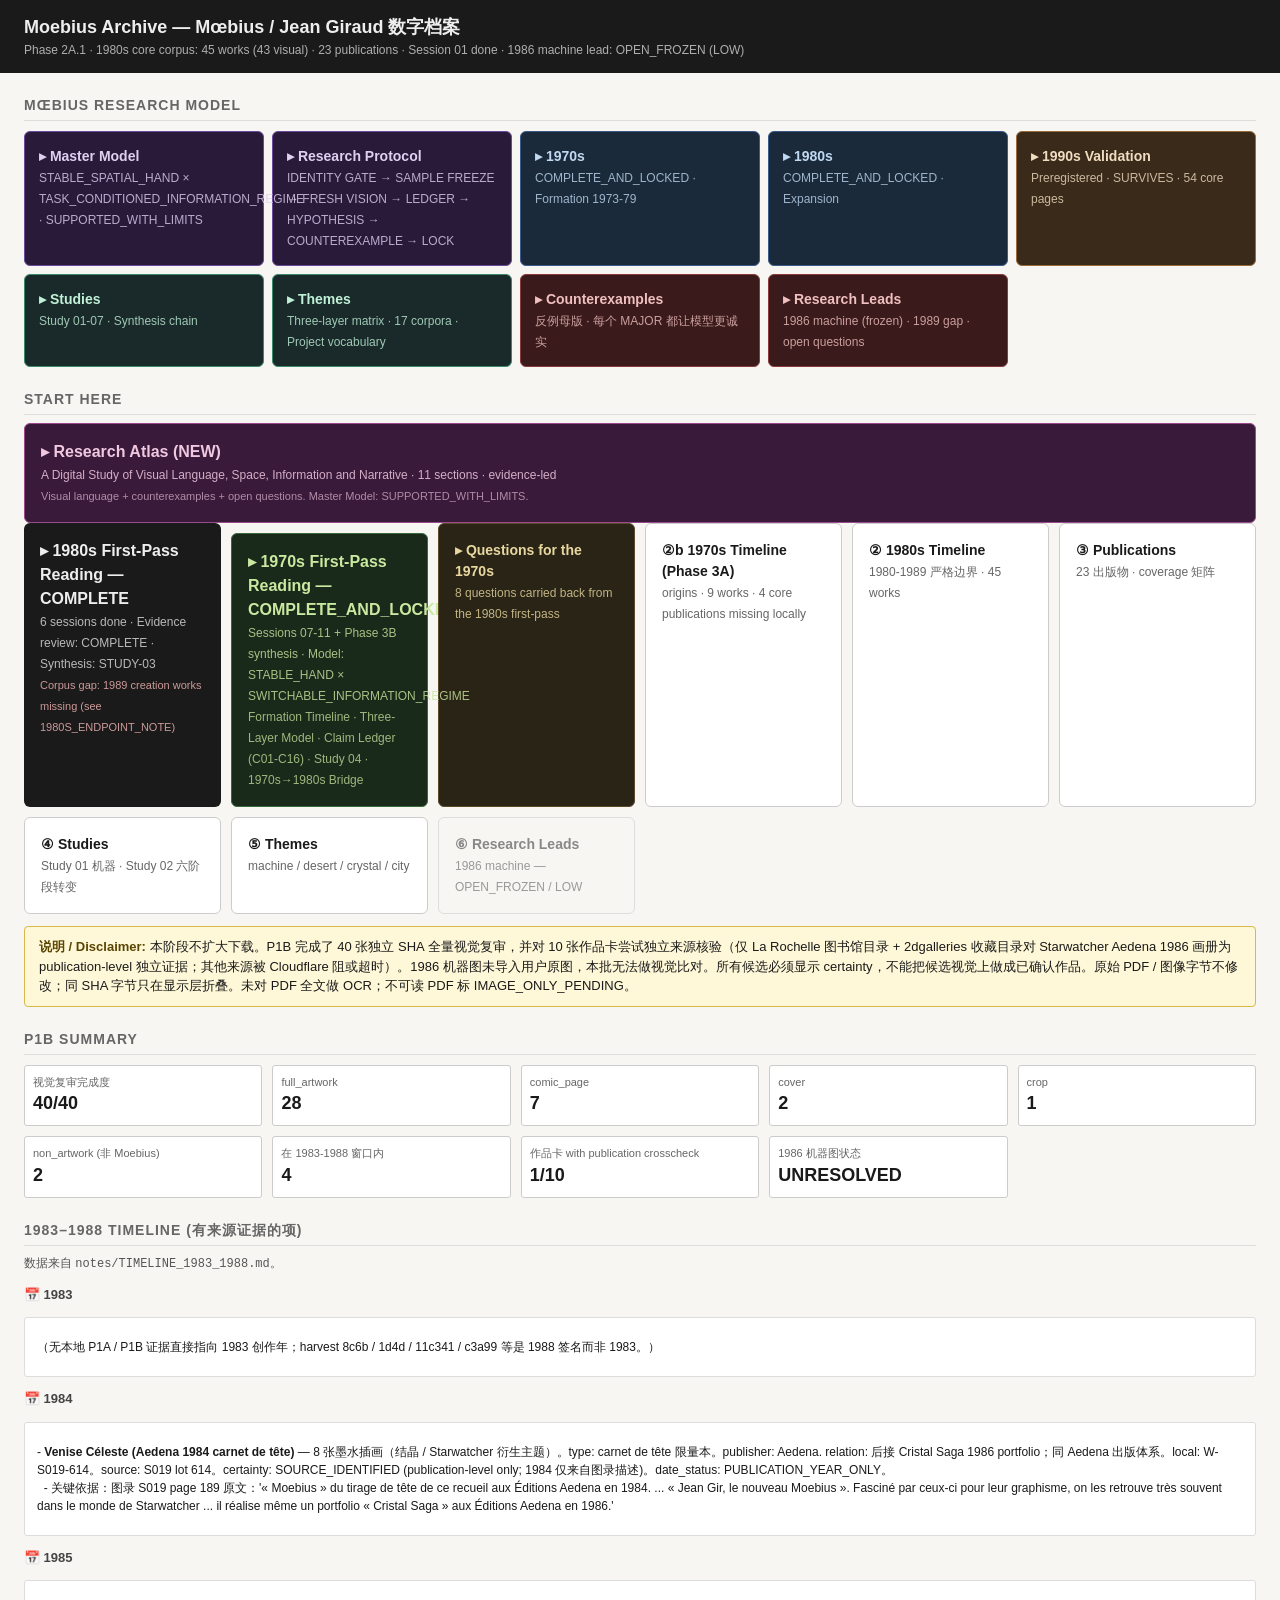
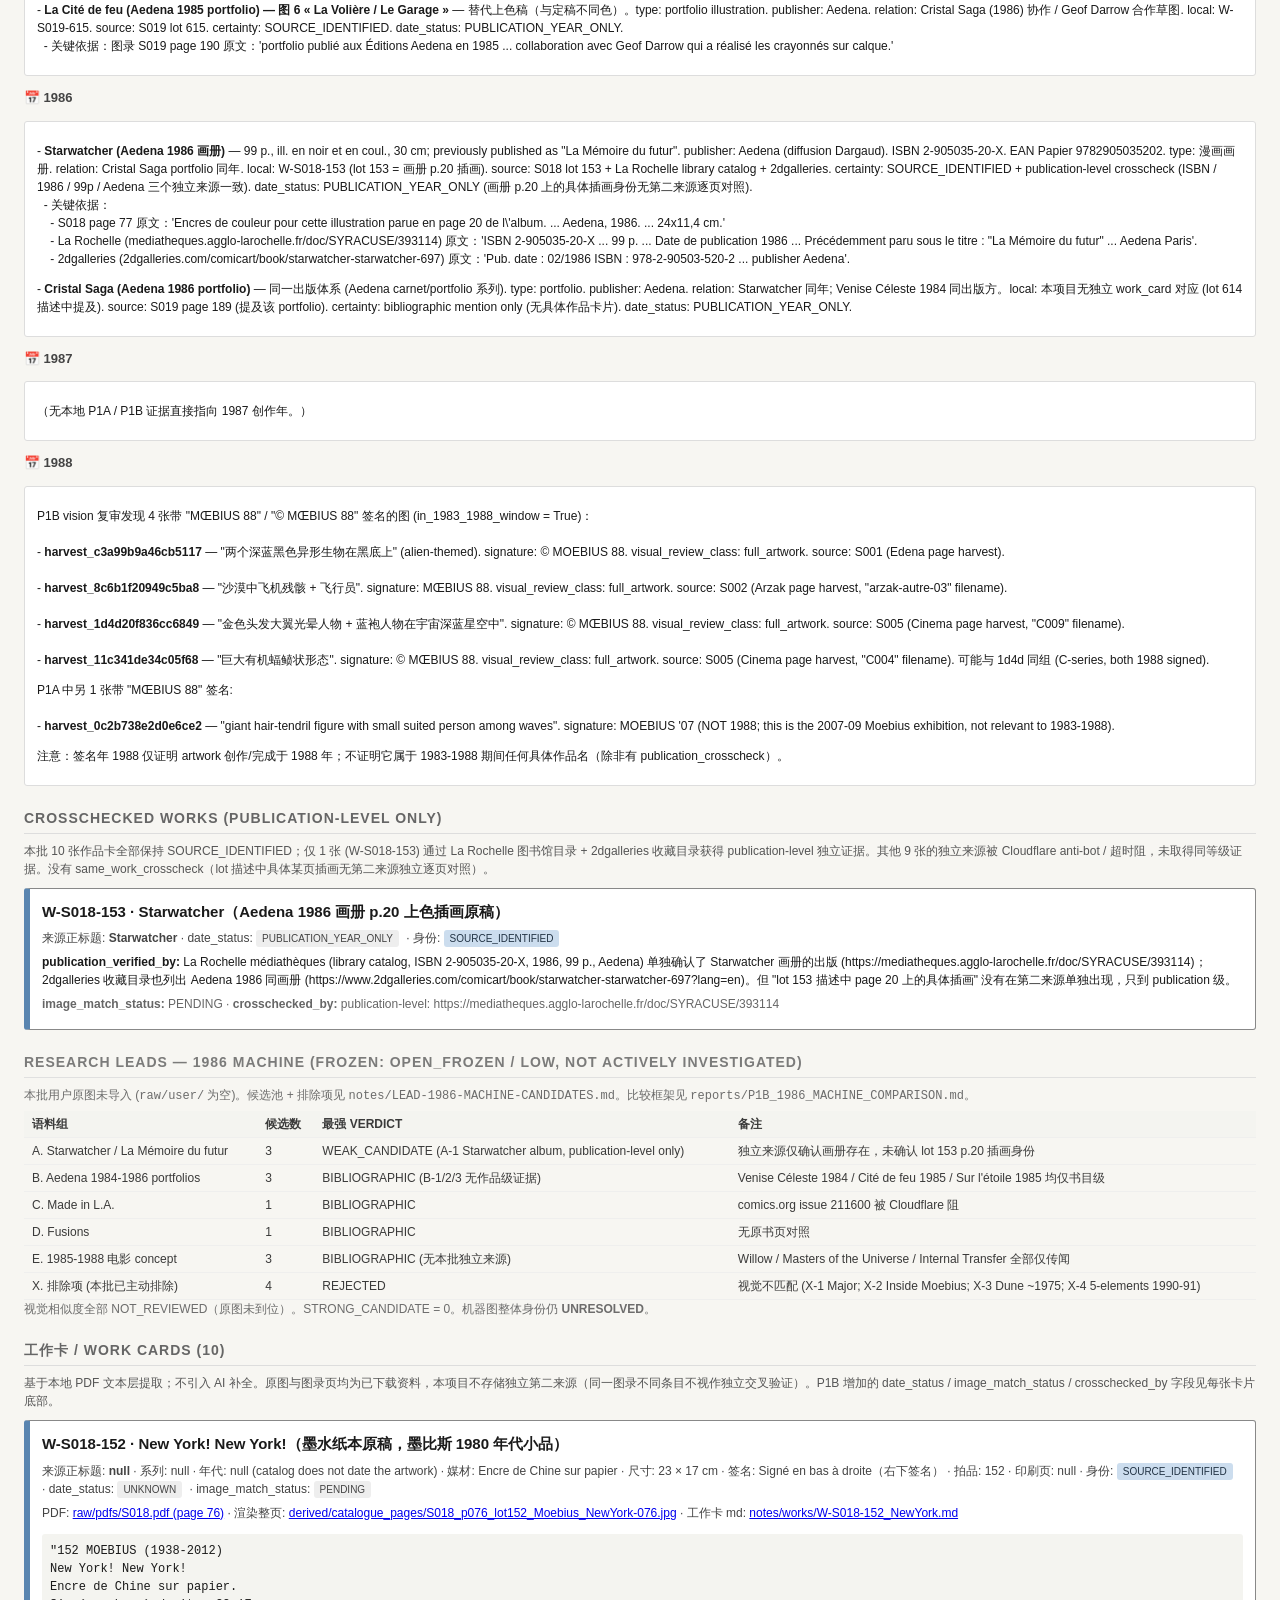
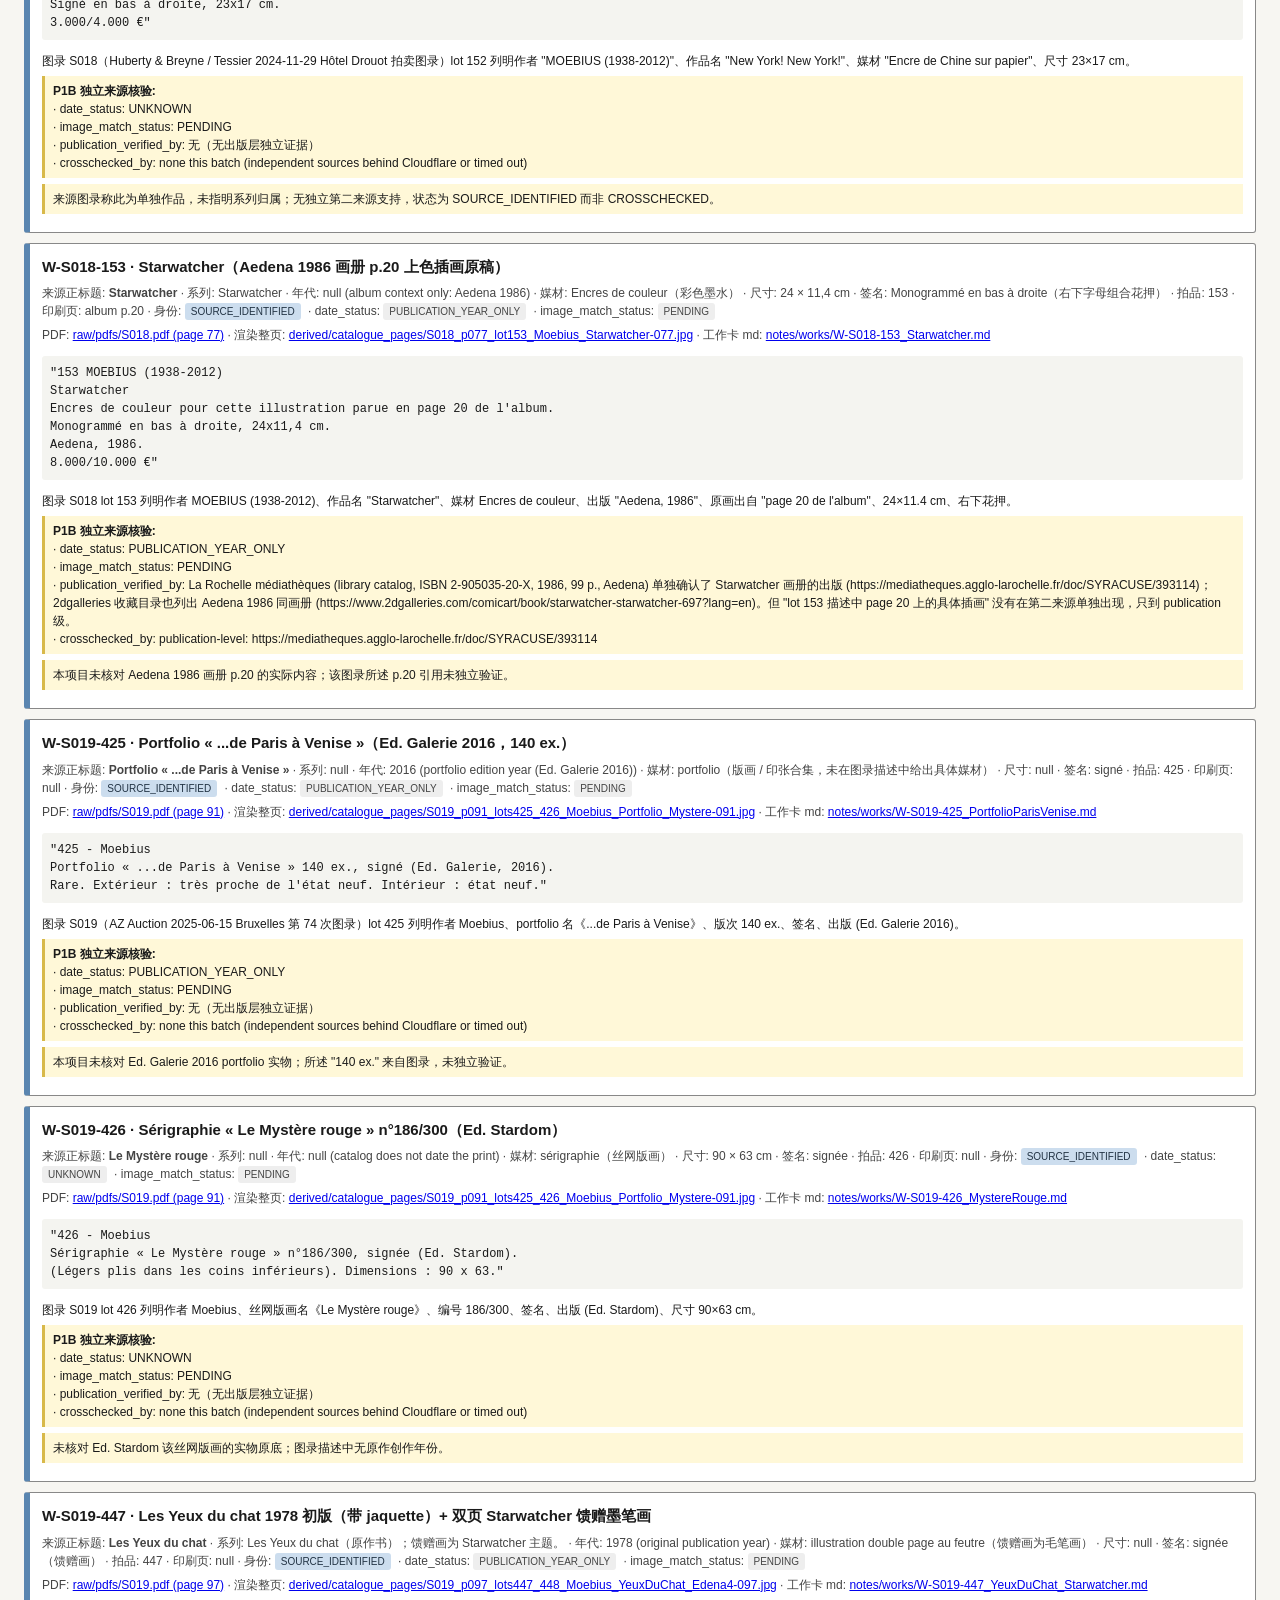
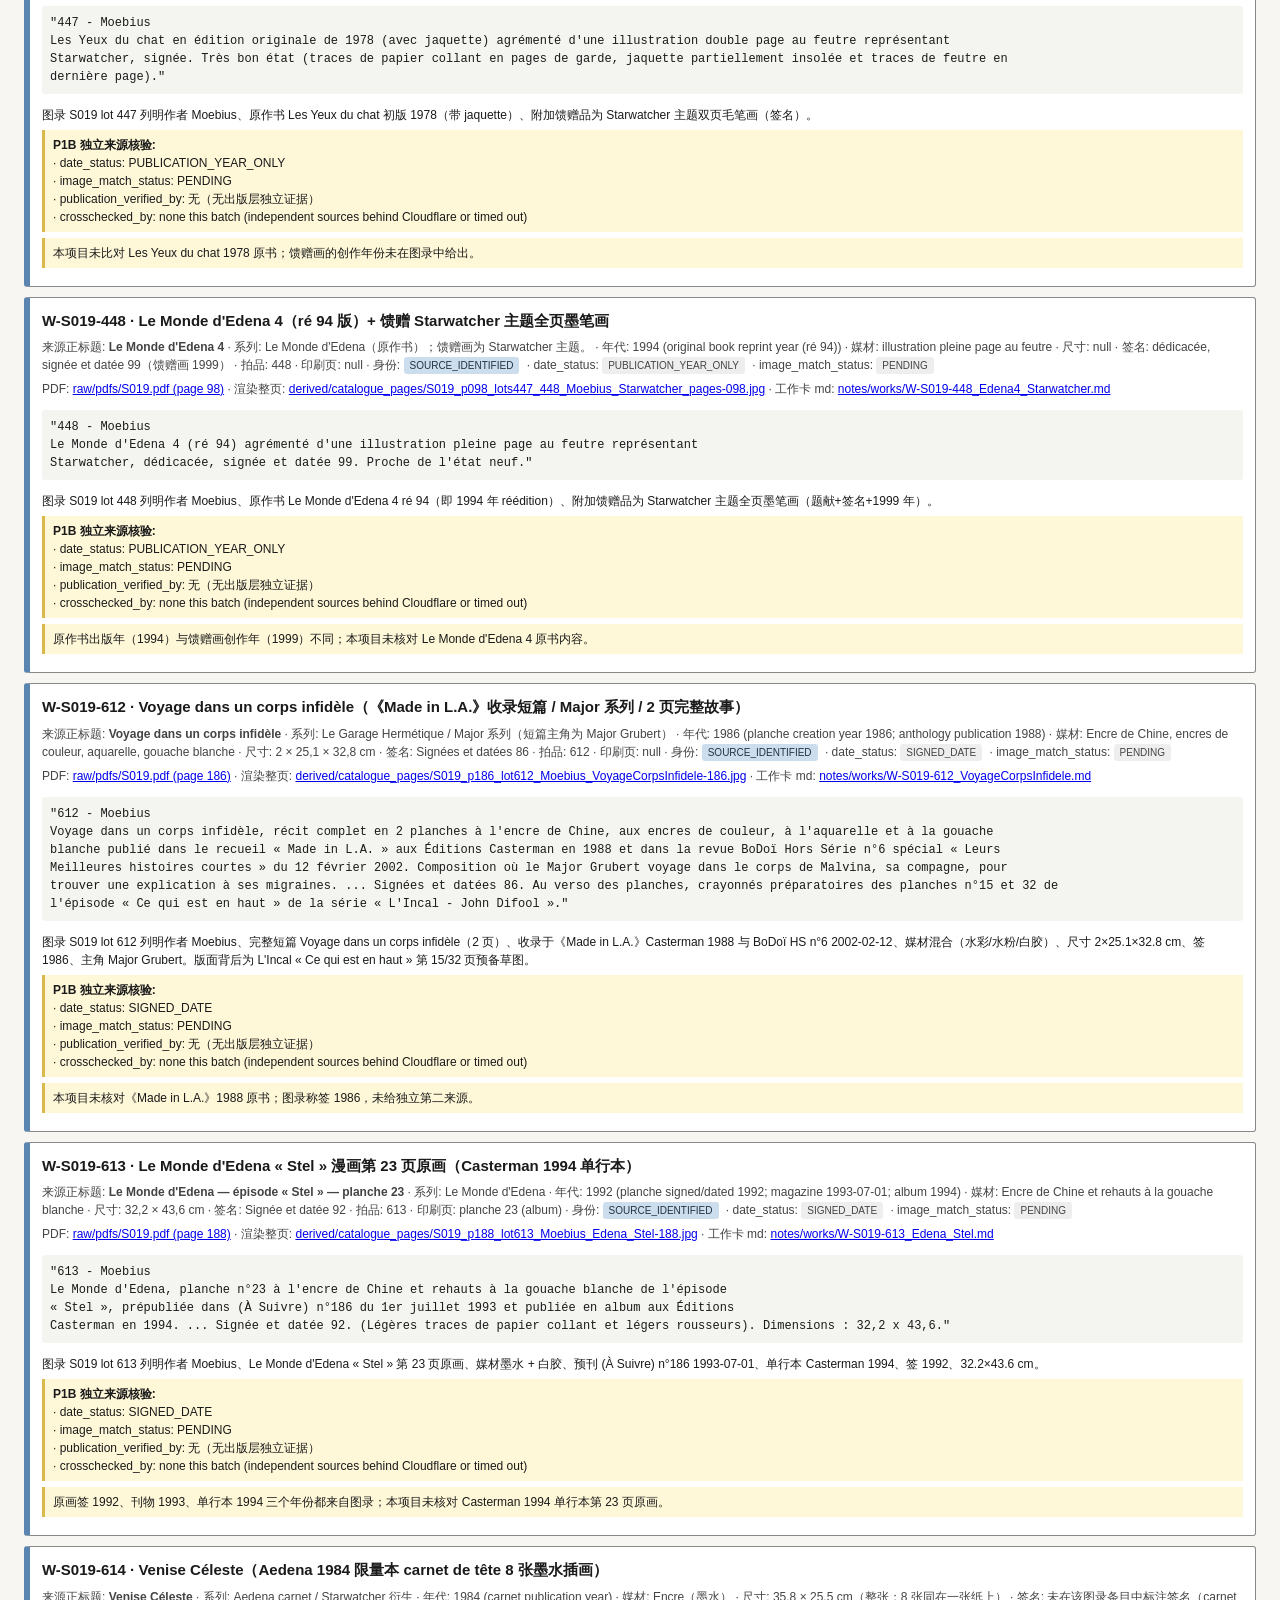
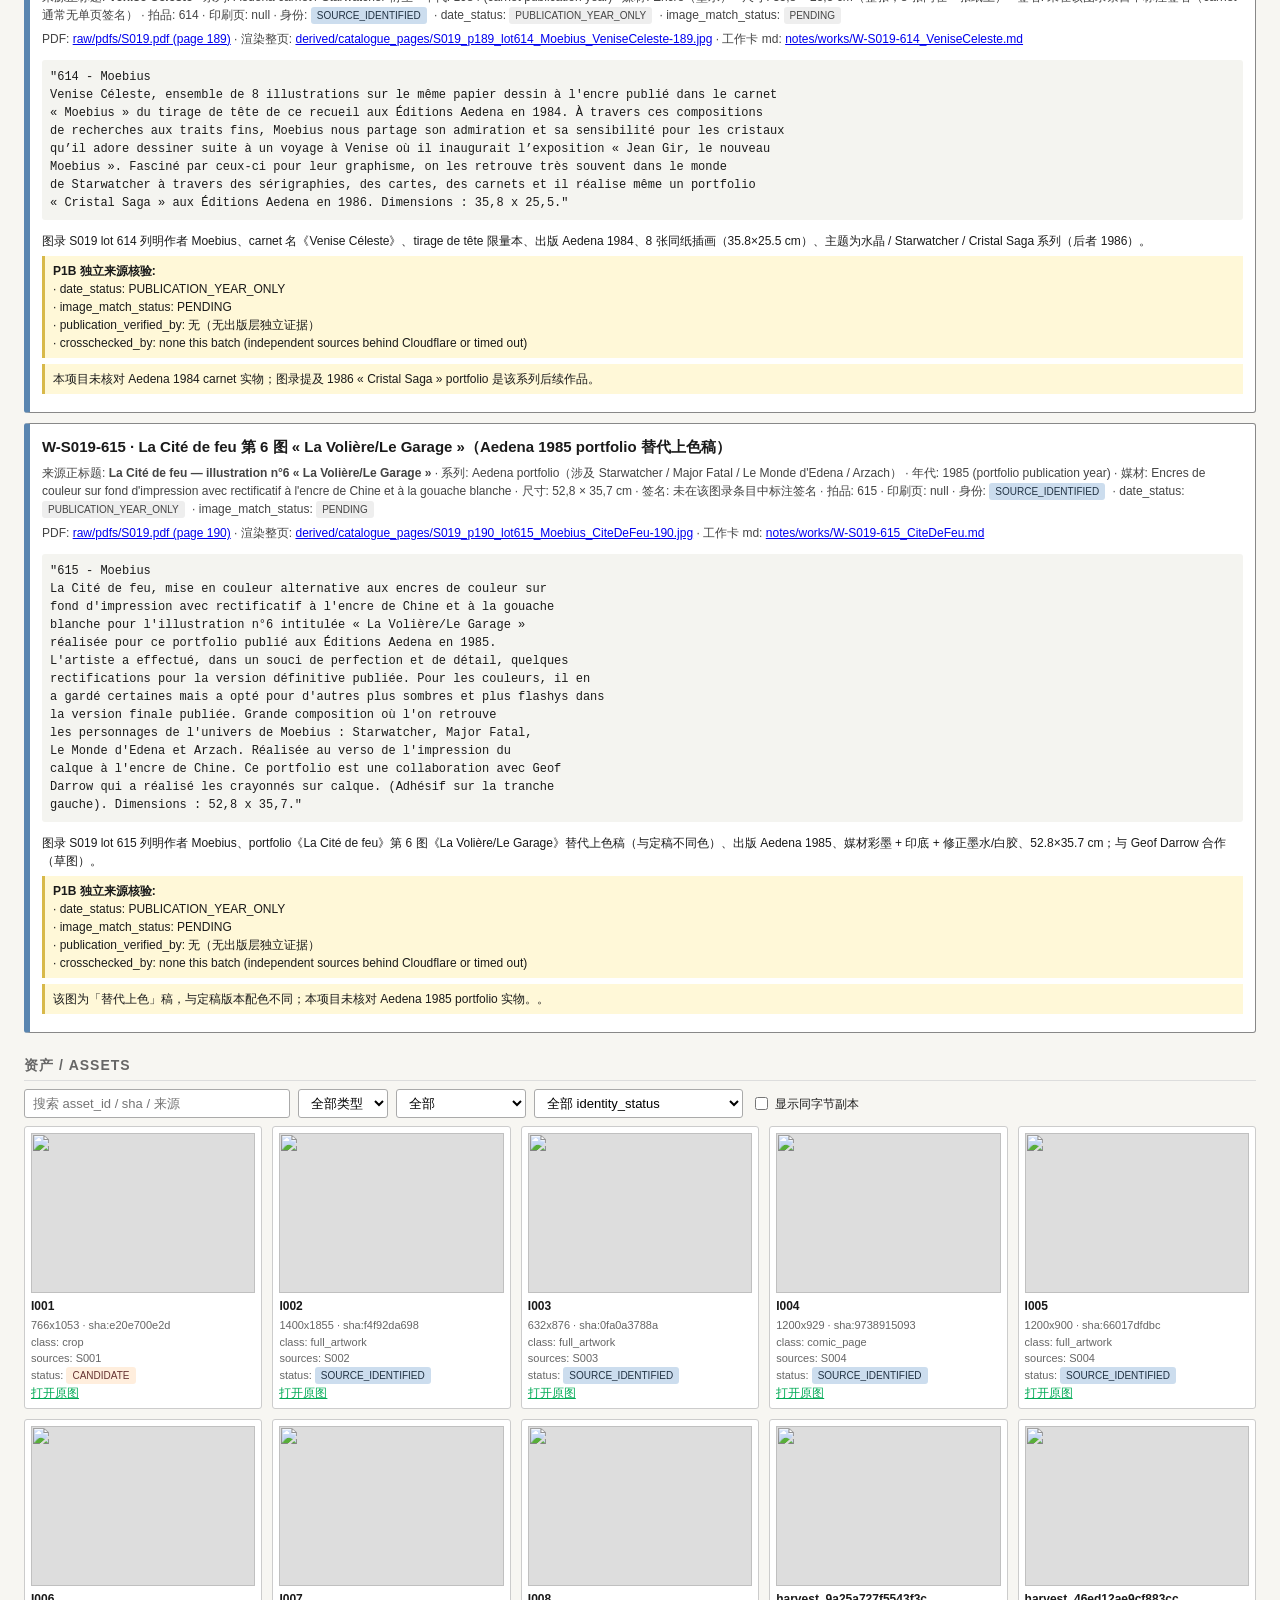
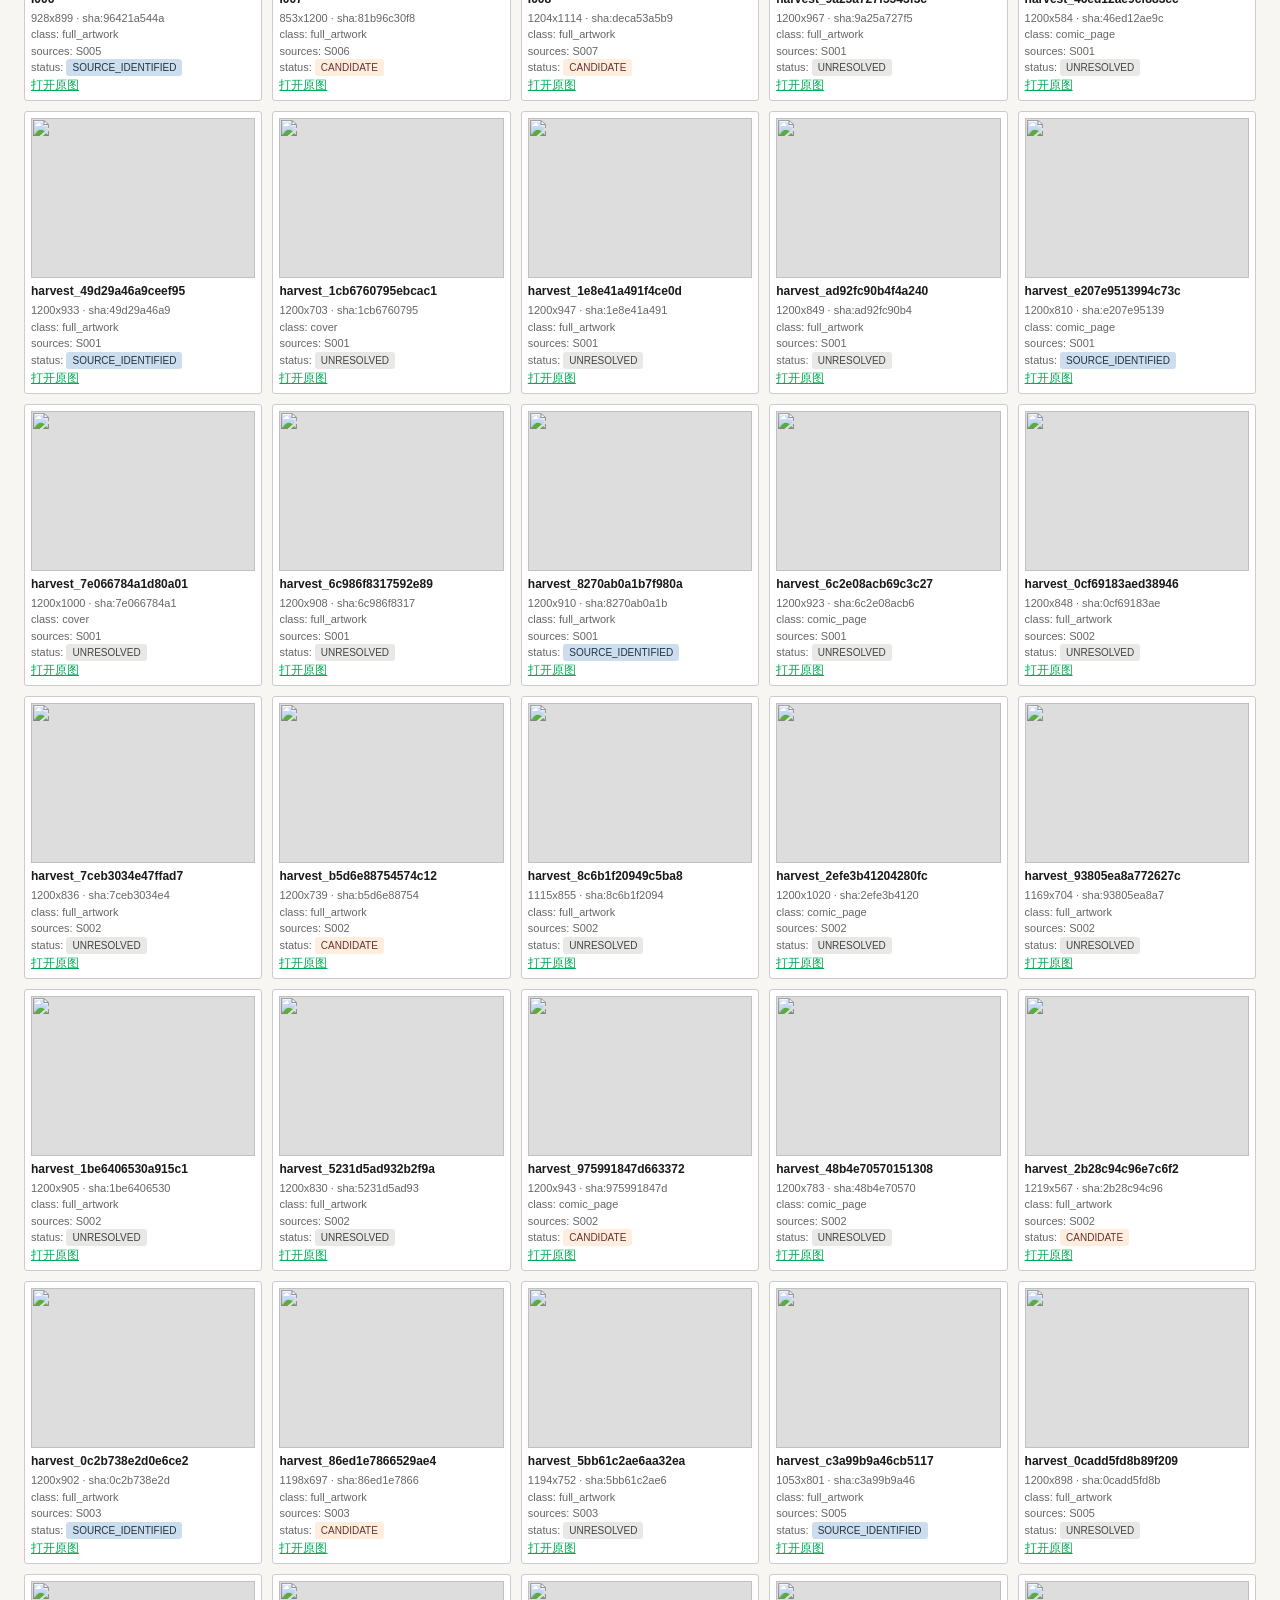
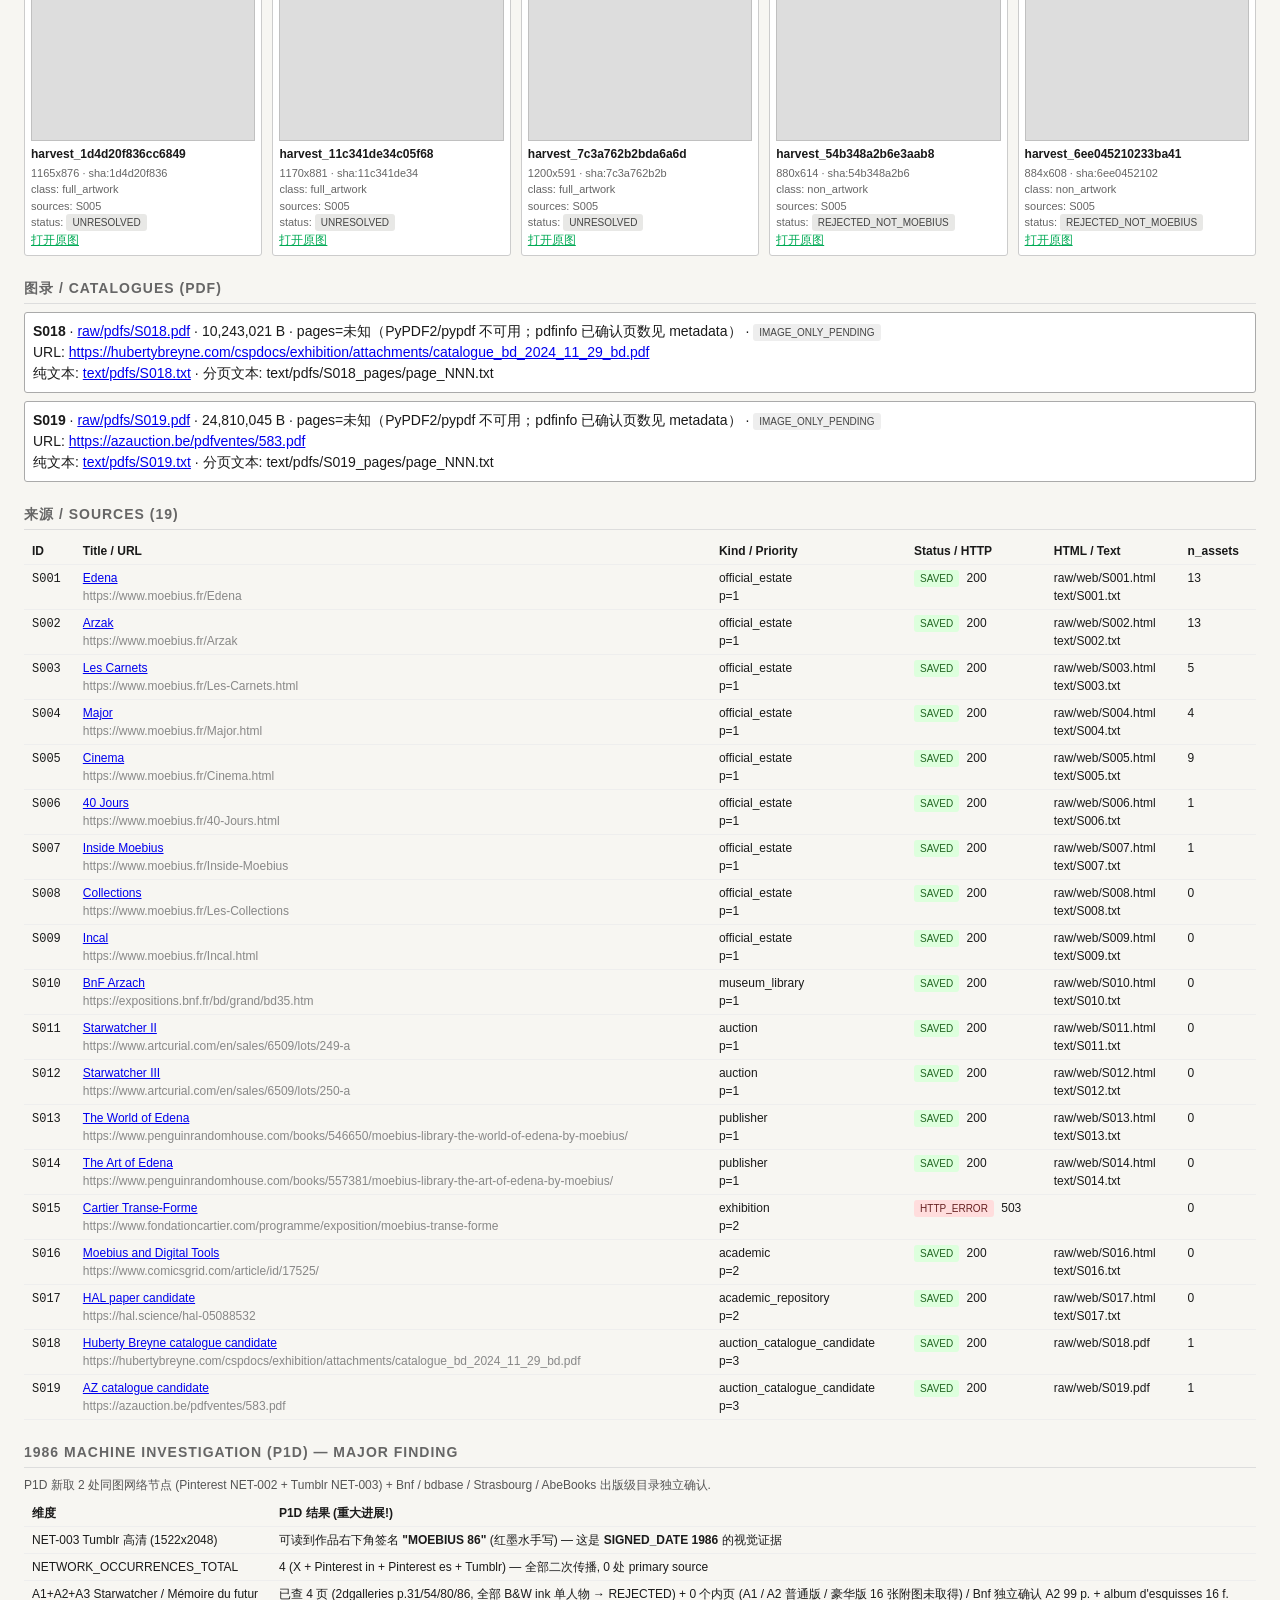
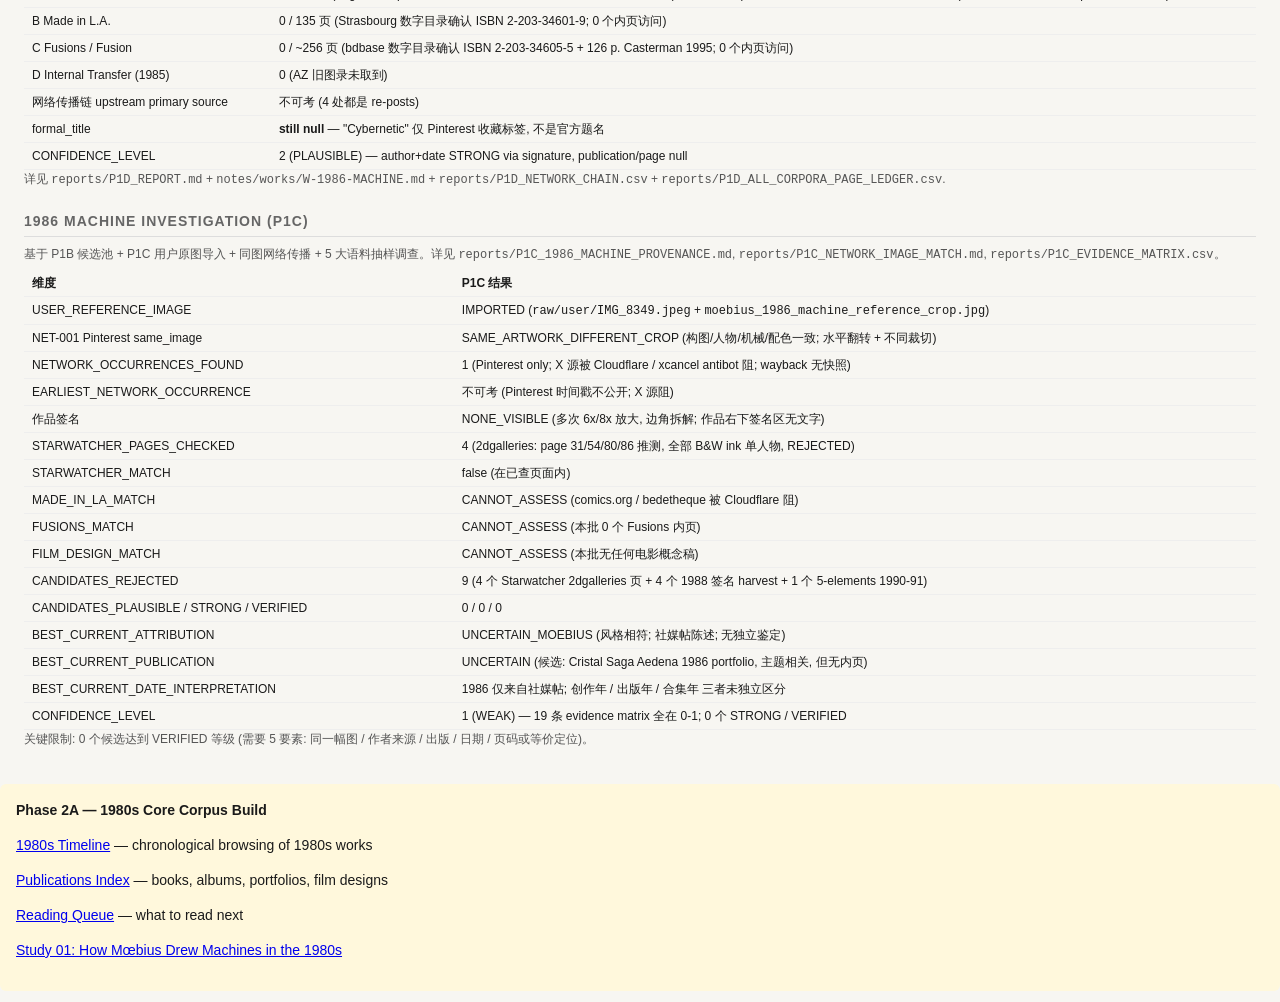
==== index.html @ d8aa0374 "feat: include existing portal HTML in public release - index.html (main portal) - timeline_1970s.htm" ====
<!doctype html><html lang="zh-Hans"><head><meta charset="utf-8"/><title>Moebius Archive — P1B Curation</title><meta name="viewport" content="width=device-width,initial-scale=1"/><style>
body{font:14px/1.5 -apple-system,Segoe UI,Roboto,sans-serif;color:#1a1a1a;background:#f7f6f2;margin:0;padding:0}
header{background:#1a1a1a;color:#eee;padding:14px 24px}
header h1{margin:0;font-size:18px}
header .meta{font-size:12px;opacity:.7}
main{padding:14px 24px;max-width:1300px;margin:0 auto}
.disclaimer{background:#fff8d8;border:1px solid #d8b94a;padding:10px 14px;margin:12px 0;font-size:13px;border-radius:4px}
.disclaimer strong{color:#5a4500}
.section{margin-top:22px}
.section h2{font-size:14px;text-transform:uppercase;letter-spacing:1px;color:#666;margin:0 0 8px 0;border-bottom:1px solid #ddd;padding-bottom:4px}
.subhead{font-size:12px;color:#555;margin:0 0 6px 0}
.controls{display:flex;gap:8px;flex-wrap:wrap;margin:8px 0}
.controls input,.controls select{padding:5px 8px;border:1px solid #aaa;border-radius:3px;background:#fff;font-size:13px}
.cards{display:grid;grid-template-columns:repeat(auto-fill,minmax(220px,1fr));gap:10px}
.card{background:#fff;border:1px solid #ccc;border-radius:3px;padding:6px;display:flex;flex-direction:column;font-size:12px}
.card img{width:100%;height:160px;object-fit:cover;background:#ddd;display:block}
.card .title{font-weight:600;margin-top:4px;overflow-wrap:anywhere}
.card .meta{color:#666;font-size:11px;margin-top:2px}
.card a{color:#0a5;word-break:break-all}
.work-card{background:#fff;border:1px solid #888;border-left:6px solid #5a85b0;padding:12px;margin:10px 0;border-radius:3px}
.work-card h3{margin:0 0 6px 0;font-size:15px}
.work-card .work-meta{font-size:12px;color:#444}
.work-card pre{background:#f4f4f0;padding:8px;border-radius:3px;font-size:12px;overflow:auto;white-space:pre-wrap}
.work-card .caveat{background:#fff8d8;padding:6px 8px;border-left:3px solid #d8b94a;margin:6px 0;font-size:12px}
table{border-collapse:collapse;width:100%}
th,td{text-align:left;padding:4px 8px;border-bottom:1px solid #eee;font-size:12px;vertical-align:top}
.badge{display:inline-block;font-size:10px;padding:1px 6px;border-radius:3px;background:#eee;color:#444;margin-right:4px}
.badge.saved{background:#dfd;color:#262}
.badge.failed{background:#fdd;color:#622}
.badge.unresolved{background:#e8e8e6;color:#444}
.badge.si{background:#cde;color:#234}
.badge.cand{background:#fed;color:#633}
.badge.cross{background:#bef0c2;color:#152}
.pdf-card{background:#fff;border:1px solid #aaa;padding:8px;margin:8px 0;border-radius:3px}
.hidden{display:none}
.summary-grid{display:grid;grid-template-columns:repeat(auto-fill,minmax(220px,1fr));gap:10px;margin:10px 0}
.summary-cell{background:#fff;border:1px solid #ccc;padding:8px;border-radius:3px;font-size:12px}
.summary-cell .k{color:#666;font-size:11px}
.summary-cell .v{font-size:18px;font-weight:600}
.timeline-row{display:grid;grid-template-columns:80px 1fr;gap:8px;padding:6px 0;border-bottom:1px solid #eee;font-size:12px}
.timeline-row .y{font-weight:600}
.cand-table th{background:#f4f4f0}
</style></head><body><header><h1>Moebius Archive — Mœbius / Jean Giraud 数字档案</h1><div class="meta">Phase 2A.1 · 1980s core corpus: 45 works (43 visual) · 23 publications · Session 01 done · 1986 machine lead: OPEN_FROZEN (LOW)</div></header><main><div class="section" style="margin-top:8px"><h2>Mœbius Research Model</h2><div style="display:grid;grid-template-columns:repeat(auto-fill,minmax(240px,1fr));gap:8px;margin-top:10px">
<a href="studies/MOEBIUS_MASTER_MODEL.md" style="text-decoration:none;background:#2a1a3a;border:1px solid #6a4a9a;color:#e0d0f0;padding:14px;border-radius:6px;display:block"><strong>▸ Master Model</strong><br/><span style="font-size:12px;opacity:.8">STABLE_SPATIAL_HAND × TASK_CONDITIONED_INFORMATION_REGIME · SUPPORTED_WITH_LIMITS</span></a>
<a href="METHODS/MOEBIUS_ARCHIVE_RESEARCH_PROTOCOL.md" style="text-decoration:none;background:#2a1a3a;border:1px solid #6a4a9a;color:#e0d0f0;padding:14px;border-radius:6px;display:block"><strong>▸ Research Protocol</strong><br/><span style="font-size:12px;opacity:.8">IDENTITY GATE → SAMPLE FREEZE → FRESH VISION → LEDGER → HYPOTHESIS → COUNTEREXAMPLE → LOCK</span></a>
<a href="studies/1970S_FIRST_PASS_LOCK.md" style="text-decoration:none;background:#1a2a3a;border:1px solid #3a5a8a;color:#c0d8f0;padding:14px;border-radius:6px;display:block"><strong>▸ 1970s</strong><br/><span style="font-size:12px;opacity:.8">COMPLETE_AND_LOCKED · Formation 1973-79</span></a>
<a href="studies/1980S_FIRST_PASS_LOCK.md" style="text-decoration:none;background:#1a2a3a;border:1px solid #3a5a8a;color:#c0d8f0;padding:14px;border-radius:6px;display:block"><strong>▸ 1980s</strong><br/><span style="font-size:12px;opacity:.8">COMPLETE_AND_LOCKED · Expansion</span></a>
<a href="studies/PHASE4B_1990S_VALIDATION_RESULT.md" style="text-decoration:none;background:#3a2a1a;border:1px solid #9a6a3a;color:#f0dcc0;padding:14px;border-radius:6px;display:block"><strong>▸ 1990s Validation</strong><br/><span style="font-size:12px;opacity:.8">Preregistered · SURVIVES · 54 core pages</span></a>
<a href="studies/STUDY-07-MOEBIUS-MASTER-MODEL.md" style="text-decoration:none;background:#1a2a2a;border:1px solid #3a8a6a;color:#c0f0d8;padding:14px;border-radius:6px;display:block"><strong>▸ Studies</strong><br/><span style="font-size:12px;opacity:.8">Study 01-07 · Synthesis chain</span></a>
<a href="reports/PHASE4C_THREE_LAYER_MATRIX.csv" style="text-decoration:none;background:#1a2a2a;border:1px solid #3a8a6a;color:#c0f0d8;padding:14px;border-radius:6px;display:block"><strong>▸ Themes</strong><br/><span style="font-size:12px;opacity:.8">Three-layer matrix · 17 corpora · Project vocabulary</span></a>
<a href="studies/MOEBIUS_COUNTEREXAMPLE_MASTER.md" style="text-decoration:none;background:#3a1a1a;border:1px solid #8a3a3a;color:#f0c0c0;padding:14px;border-radius:6px;display:block"><strong>▸ Counterexamples</strong><br/><span style="font-size:12px;opacity:.8">反例母版 · 每个 MAJOR 都让模型更诚实</span></a>
<a href="studies/MOEBIUS_RESEARCH_MAP.md" style="text-decoration:none;background:#3a1a1a;border:1px solid #8a3a3a;color:#f0c0c0;padding:14px;border-radius:6px;display:block"><strong>▸ Research Leads</strong><br/><span style="font-size:12px;opacity:.8">1986 machine (frozen) · 1989 gap · open questions</span></a>
</div></div><div class="section"><h2>Start Here</h2>
<a class="naventry" href="research-atlas.html" style="text-decoration:none;background:#3a1a3a;border:1px solid #9a4a8a;color:#f0c8e0;padding:16px;border-radius:6px;display:block"><strong style="font-size:16px">▸ Research Atlas (NEW)</strong><br/><span style="font-size:12px;opacity:.85">A Digital Study of Visual Language, Space, Information and Narrative · 11 sections · evidence-led</span><br/><span style="font-size:11px;opacity:.65">Visual language + counterexamples + open questions. Master Model: SUPPORTED_WITH_LIMITS.</span></a>
<div style="display:grid;grid-template-columns:repeat(auto-fit,minmax(180px,1fr));gap:10px">
<a class="naventry" href="studies/READING_QUEUE_1980S.md" style="text-decoration:none;background:#1a1a1a;color:#eee;padding:16px;border-radius:6px;display:block"><strong style="font-size:16px">▸ 1980s First-Pass Reading — COMPLETE</strong><br/><span style="font-size:12px;opacity:.75">6 sessions done · Evidence review: COMPLETE · Synthesis: STUDY-03</span><br/><span style="font-size:11px;color:#c99;">Corpus gap: 1989 creation works missing (see 1980S_ENDPOINT_NOTE)</span></a>
<a href="timeline_1970s.html" style="text-decoration:none;background:#1a2a1a;border:1px solid #3a6a3a;color:#c9e8a0;padding:16px;border-radius:6px;display:block;margin-top:10px"><strong style="font-size:16px">▸ 1970s First-Pass Reading — COMPLETE_AND_LOCKED</strong><br/><span style="font-size:12px;opacity:.8">Sessions 07-11 + Phase 3B synthesis · Model: STABLE_HAND × SWITCHABLE_INFORMATION_REGIME</span><br/><span style="font-size:12px;opacity:.75">Formation Timeline · Three-Layer Model · Claim Ledger (C01-C16) · Study 04 · 1970s→1980s Bridge</span></a>
<a class="naventry" href="studies/QUESTIONS_FOR_1970S.md" style="text-decoration:none;background:#2a2416;border:1px solid #5a4a2a;color:#e8d8a0;padding:16px;border-radius:6px;display:block"><strong>▸ Questions for the 1970s</strong><br/><span style="font-size:12px;opacity:.8">8 questions carried back from the 1980s first-pass</span></a>
<a class="naventry" href="timeline_1970s.html" style="text-decoration:none;background:#fff;border:1px solid #ccc;color:#1a1a1a;padding:16px;border-radius:6px;display:block"><strong>②b 1970s Timeline (Phase 3A)</strong><br/><span style="font-size:12px;color:#666">origins · 9 works · 4 core publications missing locally</span></a>
<a class="naventry" href="timeline.html" style="text-decoration:none;background:#fff;border:1px solid #ccc;color:#1a1a1a;padding:16px;border-radius:6px;display:block"><strong>② 1980s Timeline</strong><br/><span style="font-size:12px;color:#666">1980-1989 严格边界 · 45 works</span></a>
<a class="naventry" href="publications.html" style="text-decoration:none;background:#fff;border:1px solid #ccc;color:#1a1a1a;padding:16px;border-radius:6px;display:block"><strong>③ Publications</strong><br/><span style="font-size:12px;color:#666">23 出版物 · coverage 矩阵</span></a>
<a class="naventry" href="studies/STUDY-02-1980S-TRANSFORMATIONS.md" style="text-decoration:none;background:#fff;border:1px solid #ccc;color:#1a1a1a;padding:16px;border-radius:6px;display:block"><strong>④ Studies</strong><br/><span style="font-size:12px;color:#666">Study 01 机器 · Study 02 六阶段转变</span></a>
<a class="naventry" href="index.html#themes" style="text-decoration:none;background:#fff;border:1px solid #ccc;color:#1a1a1a;padding:16px;border-radius:6px;display:block"><strong>⑤ Themes</strong><br/><span style="font-size:12px;color:#666">machine / desert / crystal / city</span></a>
<a class="naventry" href="notes/LEAD-1986-MACHINE-CANDIDATES.md" style="text-decoration:none;background:#f7f6f2;border:1px solid #ddd;color:#666;padding:16px;border-radius:6px;display:block"><strong style="color:#888">⑥ Research Leads</strong><br/><span style="font-size:12px;color:#999">1986 machine — OPEN_FROZEN / LOW</span></a>
</div></div><div class="disclaimer"><strong>说明 / Disclaimer:</strong> 本阶段不扩大下载。P1B 完成了 40 张独立 SHA 全量视觉复审，并对 10 张作品卡尝试独立来源核验（仅 La Rochelle 图书馆目录 + 2dgalleries 收藏目录对 Starwatcher Aedena 1986 画册为 publication-level 独立证据；其他来源被 Cloudflare 阻或超时）。1986 机器图未导入用户原图，本批无法做视觉比对。所有候选必须显示 certainty，不能把候选视觉上做成已确认作品。原始 PDF / 图像字节不修改；同 SHA 字节只在显示层折叠。未对 PDF 全文做 OCR；不可读 PDF 标 IMAGE_ONLY_PENDING。</div><div class="section"><h2>P1B Summary</h2><div class="summary-grid"><div class="summary-cell"><div class="k">视觉复审完成度</div><div class="v">40/40</div></div><div class="summary-cell"><div class="k">full_artwork</div><div class="v">28</div></div><div class="summary-cell"><div class="k">comic_page</div><div class="v">7</div></div><div class="summary-cell"><div class="k">cover</div><div class="v">2</div></div><div class="summary-cell"><div class="k">crop</div><div class="v">1</div></div><div class="summary-cell"><div class="k">non_artwork (非 Moebius)</div><div class="v">2</div></div><div class="summary-cell"><div class="k">在 1983-1988 窗口内</div><div class="v">4</div></div><div class="summary-cell"><div class="k">作品卡 with publication crosscheck</div><div class="v">1/10</div></div><div class="summary-cell"><div class="k">1986 机器图状态</div><div class="v">UNRESOLVED</div></div></div></div><div class="section"><h2>1983–1988 Timeline (有来源证据的项)</h2><p class="subhead">数据来自 <code>notes/TIMELINE_1983_1988.md</code>。</p><h3 style="font-size:13px;color:#444;margin-top:12px">📅 1983</h3><div style="background:#fff;padding:8px 12px;border:1px solid #ddd;border-radius:3px;font-size:12px;white-space:pre-wrap;overflow-x:auto"><p>（无本地 P1A / P1B 证据直接指向 1983 创作年；harvest 8c6b / 1d4d / 11c341 / c3a99 等是 1988 签名而非 1983。）</p><p></p></div><h3 style="font-size:13px;color:#444;margin-top:12px">📅 1984</h3><div style="background:#fff;padding:8px 12px;border:1px solid #ddd;border-radius:3px;font-size:12px;white-space:pre-wrap;overflow-x:auto"><p>- <strong>Venise Céleste (Aedena 1984 carnet de tête)</strong> — 8 张墨水插画（结晶 / Starwatcher 衍生主题）。type: carnet de tête 限量本。publisher: Aedena. relation: 后接 Cristal Saga 1986 portfolio；同 Aedena 出版体系。local: W-S019-614。source: S019 lot 614。certainty: SOURCE_IDENTIFIED (publication-level only; 1984 仅来自图录描述)。date_status: PUBLICATION_YEAR_ONLY。
  - 关键依据：图录 S019 page 189 原文：&#x27;« Moebius » du tirage de tête de ce recueil aux Éditions Aedena en 1984. ... « Jean Gir, le nouveau Moebius ». Fasciné par ceux-ci pour leur graphisme, on les retrouve très souvent dans le monde de Starwatcher ... il réalise même un portfolio « Cristal Saga » aux Éditions Aedena en 1986.&#x27;</p><p></p></div><h3 style="font-size:13px;color:#444;margin-top:12px">📅 1985</h3><div style="background:#fff;padding:8px 12px;border:1px solid #ddd;border-radius:3px;font-size:12px;white-space:pre-wrap;overflow-x:auto"><p>- <strong>La Cité de feu (Aedena 1985 portfolio) — 图 6 « La Volière / Le Garage »</strong> — 替代上色稿（与定稿不同色）。type: portfolio illustration. publisher: Aedena. relation: Cristal Saga (1986) 协作 / Geof Darrow 合作草图. local: W-S019-615. source: S019 lot 615. certainty: SOURCE_IDENTIFIED. date_status: PUBLICATION_YEAR_ONLY.
  - 关键依据：图录 S019 page 190 原文：&#x27;portfolio publié aux Éditions Aedena en 1985 ... collaboration avec Geof Darrow qui a réalisé les crayonnés sur calque.&#x27;</p><p></p></div><h3 style="font-size:13px;color:#444;margin-top:12px">📅 1986</h3><div style="background:#fff;padding:8px 12px;border:1px solid #ddd;border-radius:3px;font-size:12px;white-space:pre-wrap;overflow-x:auto"><p>- <strong>Starwatcher (Aedena 1986 画册)</strong> — 99 p., ill. en noir et en coul., 30 cm; previously published as &quot;La Mémoire du futur&quot;. publisher: Aedena (diffusion Dargaud). ISBN 2-905035-20-X. EAN Papier 9782905035202. type: 漫画画册. relation: Cristal Saga portfolio 同年. local: W-S018-153 (lot 153 = 画册 p.20 插画). source: S018 lot 153 + La Rochelle library catalog + 2dgalleries. certainty: SOURCE_IDENTIFIED + publication-level crosscheck (ISBN / 1986 / 99p / Aedena 三个独立来源一致). date_status: PUBLICATION_YEAR_ONLY (画册 p.20 上的具体插画身份无第二来源逐页对照).
  - 关键依据：
    - S018 page 77 原文：&#x27;Encres de couleur pour cette illustration parue en page 20 de l\&#x27;album. ... Aedena, 1986. ... 24x11,4 cm.&#x27;
    - La Rochelle (mediatheques.agglo-larochelle.fr/doc/SYRACUSE/393114) 原文：&#x27;ISBN 2-905035-20-X ... 99 p. ... Date de publication 1986 ... Précédemment paru sous le titre : &quot;La Mémoire du futur&quot; ... Aedena Paris&#x27;.
    - 2dgalleries (2dgalleries.com/comicart/book/starwatcher-starwatcher-697) 原文：&#x27;Pub. date : 02/1986 ISBN : 978-2-90503-520-2 ... publisher Aedena&#x27;.</p><p>- <strong>Cristal Saga (Aedena 1986 portfolio)</strong> — 同一出版体系 (Aedena carnet/portfolio 系列). type: portfolio. publisher: Aedena. relation: Starwatcher 同年; Venise Céleste 1984 同出版方。local: 本项目无独立 work_card 对应 (lot 614 描述中提及). source: S019 page 189 (提及该 portfolio). certainty: bibliographic mention only (无具体作品卡片). date_status: PUBLICATION_YEAR_ONLY.</p><p></p></div><h3 style="font-size:13px;color:#444;margin-top:12px">📅 1987</h3><div style="background:#fff;padding:8px 12px;border:1px solid #ddd;border-radius:3px;font-size:12px;white-space:pre-wrap;overflow-x:auto"><p>（无本地 P1A / P1B 证据直接指向 1987 创作年。）</p><p></p></div><h3 style="font-size:13px;color:#444;margin-top:12px">📅 1988</h3><div style="background:#fff;padding:8px 12px;border:1px solid #ddd;border-radius:3px;font-size:12px;white-space:pre-wrap;overflow-x:auto"><p>P1B vision 复审发现 4 张带 &quot;MŒBIUS 88&quot; / &quot;© MŒBIUS 88&quot; 签名的图 (in_1983_1988_window = True)：
<br/>- <strong>harvest_c3a99b9a46cb5117</strong> — &quot;两个深蓝黑色异形生物在黑底上&quot; (alien-themed). signature: © MOEBIUS 88. visual_review_class: full_artwork. source: S001 (Edena page harvest).
<br/>- <strong>harvest_8c6b1f20949c5ba8</strong> — &quot;沙漠中飞机残骸 + 飞行员&quot;. signature: MŒBIUS 88. visual_review_class: full_artwork. source: S002 (Arzak page harvest, &quot;arzak-autre-03&quot; filename).
<br/>- <strong>harvest_1d4d20f836cc6849</strong> — &quot;金色头发大翼光晕人物 + 蓝袍人物在宇宙深蓝星空中&quot;. signature: © MŒBIUS 88. visual_review_class: full_artwork. source: S005 (Cinema page harvest, &quot;C009&quot; filename).
<br/>- <strong>harvest_11c341de34c05f68</strong> — &quot;巨大有机蝠鲼状形态&quot;. signature: © MŒBIUS 88. visual_review_class: full_artwork. source: S005 (Cinema page harvest, &quot;C004&quot; filename). 可能与 1d4d 同组 (C-series, both 1988 signed).</p><p>P1A 中另 1 张带 &quot;MŒBIUS 88&quot; 签名:
<br/>- <strong>harvest_0c2b738e2d0e6ce2</strong> — &quot;giant hair-tendril figure with small suited person among waves&quot;. signature: MOEBIUS &#x27;07 (NOT 1988; this is the 2007-09 Moebius exhibition, not relevant to 1983-1988).</p><p>注意：签名年 1988 仅证明 artwork 创作/完成于 1988 年；不证明它属于 1983-1988 期间任何具体作品名（除非有 publication_crosscheck）。</p><p></p></div></div><div class="section"><h2>Crosschecked Works (publication-level only)</h2><p class="subhead">本批 10 张作品卡全部保持 SOURCE_IDENTIFIED；仅 1 张 (W-S018-153) 通过 La Rochelle 图书馆目录 + 2dgalleries 收藏目录获得 publication-level 独立证据。其他 9 张的独立来源被 Cloudflare anti-bot / 超时阻，未取得同等级证据。没有 same_work_crosscheck（lot 描述中具体某页插画无第二来源独立逐页对照）。</p><div class="work-card"><h3>W-S018-153 · Starwatcher（Aedena 1986 画册 p.20 上色插画原稿）</h3><div class="work-meta">来源正标题: <strong>Starwatcher</strong> · date_status: <span class="badge">PUBLICATION_YEAR_ONLY</span> · 身份: <span class="badge si">SOURCE_IDENTIFIED</span></div><p style="font-size:12px;margin:6px 0"><strong>publication_verified_by:</strong> La Rochelle médiathèques (library catalog, ISBN 2-905035-20-X, 1986, 99 p., Aedena) 单独确认了 Starwatcher 画册的出版 (https://mediatheques.agglo-larochelle.fr/doc/SYRACUSE/393114)；2dgalleries 收藏目录也列出 Aedena 1986 同画册 (https://www.2dgalleries.com/comicart/book/starwatcher-starwatcher-697?lang=en)。但 &quot;lot 153 描述中 page 20 上的具体插画&quot; 没有在第二来源单独出现，只到 publication 级。</p><p style="font-size:12px;color:#666;margin:4px 0"><strong>image_match_status:</strong> PENDING · <strong>crosschecked_by:</strong> publication-level: https://mediatheques.agglo-larochelle.fr/doc/SYRACUSE/393114</p></div></div><div class="section" id="research-leads" style="opacity:.85"><h2>Research Leads — 1986 Machine (frozen: OPEN_FROZEN / LOW, not actively investigated)</h2><p class="subhead">本批用户原图未导入 (<code>raw/user/</code> 为空)。候选池 + 排除项见 <code>notes/LEAD-1986-MACHINE-CANDIDATES.md</code>。比较框架见 <code>reports/P1B_1986_MACHINE_COMPARISON.md</code>。</p><table class="cand-table"><tr><th>语料组</th><th>候选数</th><th>最强 VERDICT</th><th>备注</th></tr><tr><td>A. Starwatcher / La Mémoire du futur</td><td>3</td><td>WEAK_CANDIDATE (A-1 Starwatcher album, publication-level only)</td><td>独立来源仅确认画册存在，未确认 lot 153 p.20 插画身份</td></tr><tr><td>B. Aedena 1984-1986 portfolios</td><td>3</td><td>BIBLIOGRAPHIC (B-1/2/3 无作品级证据)</td><td>Venise Céleste 1984 / Cité de feu 1985 / Sur l'étoile 1985 均仅书目级</td></tr><tr><td>C. Made in L.A.</td><td>1</td><td>BIBLIOGRAPHIC</td><td>comics.org issue 211600 被 Cloudflare 阻</td></tr><tr><td>D. Fusions</td><td>1</td><td>BIBLIOGRAPHIC</td><td>无原书页对照</td></tr><tr><td>E. 1985-1988 电影 concept</td><td>3</td><td>BIBLIOGRAPHIC (无本批独立来源)</td><td>Willow / Masters of the Universe / Internal Transfer 全部仅传闻</td></tr><tr><td>X. 排除项 (本批已主动排除)</td><td>4</td><td>REJECTED</td><td>视觉不匹配 (X-1 Major; X-2 Inside Moebius; X-3 Dune ~1975; X-4 5-elements 1990-91)</td></tr></table><p class="subhead">视觉相似度全部 NOT_REVIEWED（原图未到位）。STRONG_CANDIDATE = 0。机器图整体身份仍 <strong>UNRESOLVED</strong>。</p></div><div class="section"><h2>工作卡 / Work Cards (10)</h2><p style="font-size:12px;color:#555;margin:0 0 6px 0">基于本地 PDF 文本层提取；不引入 AI 补全。原图与图录页均为已下载资料，本项目不存储独立第二来源（同一图录不同条目不视作独立交叉验证）。P1B 增加的 date_status / image_match_status / crosschecked_by 字段见每张卡片底部。</p><div class="work-card" data-work-id="W-S018-152"><h3>W-S018-152 · New York! New York!（墨水纸本原稿，墨比斯 1980 年代小品）</h3><div class="work-meta">来源正标题: <strong>null</strong> · 系列: null · 年代: null (catalog does not date the artwork) · 媒材: Encre de Chine sur papier · 尺寸: 23 × 17 cm · 签名: Signé en bas à droite（右下签名） · 拍品: 152 · 印刷页: null · 身份: <span class="badge si">SOURCE_IDENTIFIED</span> · date_status: <span class="badge">UNKNOWN</span> · image_match_status: <span class="badge">PENDING</span></div><div class="work-meta" style="margin-top:6px">PDF: <a href="raw/pdfs/S018.pdf#page=76" target="_blank">raw/pdfs/S018.pdf (page 76)</a> · 渲染整页: <a href="derived/catalogue_pages/S018_p076_lot152_Moebius_NewYork-076.jpg" target="_blank">derived/catalogue_pages/S018_p076_lot152_Moebius_NewYork-076.jpg</a> · 工作卡 md: <a href="notes/works/W-S018-152_NewYork.md" target="_blank">notes/works/W-S018-152_NewYork.md</a></div><pre>&quot;152 MOEBIUS (1938-2012)
New York! New York!
Encre de Chine sur papier.
Signé en bas à droite, 23x17 cm.
3.000/4.000 €&quot;</pre><p style="font-size:12px;margin:6px 0">图录 S018（Huberty &amp; Breyne / Tessier 2024-11-29 Hôtel Drouot 拍卖图录）lot 152 列明作者 &quot;MOEBIUS (1938-2012)&quot;、作品名 &quot;New York! New York!&quot;、媒材 &quot;Encre de Chine sur papier&quot;、尺寸 23×17 cm。</p><div class="caveat"><strong>P1B 独立来源核验:</strong><br/>· date_status: UNKNOWN<br/>· image_match_status: PENDING<br/>· publication_verified_by: 无（无出版层独立证据）<br/>· crosschecked_by: none this batch (independent sources behind Cloudflare or timed out)</div><div class="caveat">来源图录称此为单独作品，未指明系列归属；无独立第二来源支持，状态为 SOURCE_IDENTIFIED 而非 CROSSCHECKED。</div></div><div class="work-card" data-work-id="W-S018-153"><h3>W-S018-153 · Starwatcher（Aedena 1986 画册 p.20 上色插画原稿）</h3><div class="work-meta">来源正标题: <strong>Starwatcher</strong> · 系列: Starwatcher · 年代: null (album context only: Aedena 1986) · 媒材: Encres de couleur（彩色墨水） · 尺寸: 24 × 11,4 cm · 签名: Monogrammé en bas à droite（右下字母组合花押） · 拍品: 153 · 印刷页: album p.20 · 身份: <span class="badge si">SOURCE_IDENTIFIED</span> · date_status: <span class="badge">PUBLICATION_YEAR_ONLY</span> · image_match_status: <span class="badge">PENDING</span></div><div class="work-meta" style="margin-top:6px">PDF: <a href="raw/pdfs/S018.pdf#page=77" target="_blank">raw/pdfs/S018.pdf (page 77)</a> · 渲染整页: <a href="derived/catalogue_pages/S018_p077_lot153_Moebius_Starwatcher-077.jpg" target="_blank">derived/catalogue_pages/S018_p077_lot153_Moebius_Starwatcher-077.jpg</a> · 工作卡 md: <a href="notes/works/W-S018-153_Starwatcher.md" target="_blank">notes/works/W-S018-153_Starwatcher.md</a></div><pre>&quot;153 MOEBIUS (1938-2012)
Starwatcher
Encres de couleur pour cette illustration parue en page 20 de l&#x27;album.
Monogrammé en bas à droite, 24x11,4 cm.
Aedena, 1986.
8.000/10.000 €&quot;</pre><p style="font-size:12px;margin:6px 0">图录 S018 lot 153 列明作者 MOEBIUS (1938-2012)、作品名 &quot;Starwatcher&quot;、媒材 Encres de couleur、出版 &quot;Aedena, 1986&quot;、原画出自 &quot;page 20 de l&#x27;album&quot;、24×11.4 cm、右下花押。</p><div class="caveat"><strong>P1B 独立来源核验:</strong><br/>· date_status: PUBLICATION_YEAR_ONLY<br/>· image_match_status: PENDING<br/>· publication_verified_by: La Rochelle médiathèques (library catalog, ISBN 2-905035-20-X, 1986, 99 p., Aedena) 单独确认了 Starwatcher 画册的出版 (https://mediatheques.agglo-larochelle.fr/doc/SYRACUSE/393114)；2dgalleries 收藏目录也列出 Aedena 1986 同画册 (https://www.2dgalleries.com/comicart/book/starwatcher-starwatcher-697?lang=en)。但 &quot;lot 153 描述中 page 20 上的具体插画&quot; 没有在第二来源单独出现，只到 publication 级。<br/>· crosschecked_by: publication-level: https://mediatheques.agglo-larochelle.fr/doc/SYRACUSE/393114</div><div class="caveat">本项目未核对 Aedena 1986 画册 p.20 的实际内容；该图录所述 p.20 引用未独立验证。</div></div><div class="work-card" data-work-id="W-S019-425"><h3>W-S019-425 · Portfolio « ...de Paris à Venise »（Ed. Galerie 2016，140 ex.）</h3><div class="work-meta">来源正标题: <strong>Portfolio « ...de Paris à Venise »</strong> · 系列: null · 年代: 2016 (portfolio edition year (Ed. Galerie 2016)) · 媒材: portfolio（版画 / 印张合集，未在图录描述中给出具体媒材） · 尺寸: null · 签名: signé · 拍品: 425 · 印刷页: null · 身份: <span class="badge si">SOURCE_IDENTIFIED</span> · date_status: <span class="badge">PUBLICATION_YEAR_ONLY</span> · image_match_status: <span class="badge">PENDING</span></div><div class="work-meta" style="margin-top:6px">PDF: <a href="raw/pdfs/S019.pdf#page=91" target="_blank">raw/pdfs/S019.pdf (page 91)</a> · 渲染整页: <a href="derived/catalogue_pages/S019_p091_lots425_426_Moebius_Portfolio_Mystere-091.jpg" target="_blank">derived/catalogue_pages/S019_p091_lots425_426_Moebius_Portfolio_Mystere-091.jpg</a> · 工作卡 md: <a href="notes/works/W-S019-425_PortfolioParisVenise.md" target="_blank">notes/works/W-S019-425_PortfolioParisVenise.md</a></div><pre>&quot;425 - Moebius
Portfolio « ...de Paris à Venise » 140 ex., signé (Ed. Galerie, 2016).
Rare. Extérieur : très proche de l&#x27;état neuf. Intérieur : état neuf.&quot;</pre><p style="font-size:12px;margin:6px 0">图录 S019（AZ Auction 2025-06-15 Bruxelles 第 74 次图录）lot 425 列明作者 Moebius、portfolio 名《...de Paris à Venise》、版次 140 ex.、签名、出版 (Ed. Galerie 2016)。</p><div class="caveat"><strong>P1B 独立来源核验:</strong><br/>· date_status: PUBLICATION_YEAR_ONLY<br/>· image_match_status: PENDING<br/>· publication_verified_by: 无（无出版层独立证据）<br/>· crosschecked_by: none this batch (independent sources behind Cloudflare or timed out)</div><div class="caveat">本项目未核对 Ed. Galerie 2016 portfolio 实物；所述 &quot;140 ex.&quot; 来自图录，未独立验证。</div></div><div class="work-card" data-work-id="W-S019-426"><h3>W-S019-426 · Sérigraphie « Le Mystère rouge » n°186/300（Ed. Stardom）</h3><div class="work-meta">来源正标题: <strong>Le Mystère rouge</strong> · 系列: null · 年代: null (catalog does not date the print) · 媒材: sérigraphie（丝网版画） · 尺寸: 90 × 63 cm · 签名: signée · 拍品: 426 · 印刷页: null · 身份: <span class="badge si">SOURCE_IDENTIFIED</span> · date_status: <span class="badge">UNKNOWN</span> · image_match_status: <span class="badge">PENDING</span></div><div class="work-meta" style="margin-top:6px">PDF: <a href="raw/pdfs/S019.pdf#page=91" target="_blank">raw/pdfs/S019.pdf (page 91)</a> · 渲染整页: <a href="derived/catalogue_pages/S019_p091_lots425_426_Moebius_Portfolio_Mystere-091.jpg" target="_blank">derived/catalogue_pages/S019_p091_lots425_426_Moebius_Portfolio_Mystere-091.jpg</a> · 工作卡 md: <a href="notes/works/W-S019-426_MystereRouge.md" target="_blank">notes/works/W-S019-426_MystereRouge.md</a></div><pre>&quot;426 - Moebius
Sérigraphie « Le Mystère rouge » n°186/300, signée (Ed. Stardom).
(Légers plis dans les coins inférieurs). Dimensions : 90 x 63.&quot;</pre><p style="font-size:12px;margin:6px 0">图录 S019 lot 426 列明作者 Moebius、丝网版画名《Le Mystère rouge》、编号 186/300、签名、出版 (Ed. Stardom)、尺寸 90×63 cm。</p><div class="caveat"><strong>P1B 独立来源核验:</strong><br/>· date_status: UNKNOWN<br/>· image_match_status: PENDING<br/>· publication_verified_by: 无（无出版层独立证据）<br/>· crosschecked_by: none this batch (independent sources behind Cloudflare or timed out)</div><div class="caveat">未核对 Ed. Stardom 该丝网版画的实物原底；图录描述中无原作创作年份。</div></div><div class="work-card" data-work-id="W-S019-447"><h3>W-S019-447 · Les Yeux du chat 1978 初版（带 jaquette）+ 双页 Starwatcher 馈赠墨笔画</h3><div class="work-meta">来源正标题: <strong>Les Yeux du chat</strong> · 系列: Les Yeux du chat（原作书）；馈赠画为 Starwatcher 主题。 · 年代: 1978 (original publication year) · 媒材: illustration double page au feutre（馈赠画为毛笔画） · 尺寸: null · 签名: signée（馈赠画） · 拍品: 447 · 印刷页: null · 身份: <span class="badge si">SOURCE_IDENTIFIED</span> · date_status: <span class="badge">PUBLICATION_YEAR_ONLY</span> · image_match_status: <span class="badge">PENDING</span></div><div class="work-meta" style="margin-top:6px">PDF: <a href="raw/pdfs/S019.pdf#page=97" target="_blank">raw/pdfs/S019.pdf (page 97)</a> · 渲染整页: <a href="derived/catalogue_pages/S019_p097_lots447_448_Moebius_YeuxDuChat_Edena4-097.jpg" target="_blank">derived/catalogue_pages/S019_p097_lots447_448_Moebius_YeuxDuChat_Edena4-097.jpg</a> · 工作卡 md: <a href="notes/works/W-S019-447_YeuxDuChat_Starwatcher.md" target="_blank">notes/works/W-S019-447_YeuxDuChat_Starwatcher.md</a></div><pre>&quot;447 - Moebius
Les Yeux du chat en édition originale de 1978 (avec jaquette) agrémenté d&#x27;une illustration double page au feutre représentant
Starwatcher, signée. Très bon état (traces de papier collant en pages de garde, jaquette partiellement insolée et traces de feutre en
dernière page).&quot;</pre><p style="font-size:12px;margin:6px 0">图录 S019 lot 447 列明作者 Moebius、原作书 Les Yeux du chat 初版 1978（带 jaquette）、附加馈赠品为 Starwatcher 主题双页毛笔画（签名）。</p><div class="caveat"><strong>P1B 独立来源核验:</strong><br/>· date_status: PUBLICATION_YEAR_ONLY<br/>· image_match_status: PENDING<br/>· publication_verified_by: 无（无出版层独立证据）<br/>· crosschecked_by: none this batch (independent sources behind Cloudflare or timed out)</div><div class="caveat">本项目未比对 Les Yeux du chat 1978 原书；馈赠画的创作年份未在图录中给出。</div></div><div class="work-card" data-work-id="W-S019-448"><h3>W-S019-448 · Le Monde d&#x27;Edena 4（ré 94 版）+ 馈赠 Starwatcher 主题全页墨笔画</h3><div class="work-meta">来源正标题: <strong>Le Monde d&#x27;Edena 4</strong> · 系列: Le Monde d&#x27;Edena（原作书）；馈赠画为 Starwatcher 主题。 · 年代: 1994 (original book reprint year (ré 94)) · 媒材: illustration pleine page au feutre · 尺寸: null · 签名: dédicacée, signée et datée 99（馈赠画 1999） · 拍品: 448 · 印刷页: null · 身份: <span class="badge si">SOURCE_IDENTIFIED</span> · date_status: <span class="badge">PUBLICATION_YEAR_ONLY</span> · image_match_status: <span class="badge">PENDING</span></div><div class="work-meta" style="margin-top:6px">PDF: <a href="raw/pdfs/S019.pdf#page=98" target="_blank">raw/pdfs/S019.pdf (page 98)</a> · 渲染整页: <a href="derived/catalogue_pages/S019_p098_lots447_448_Moebius_Starwatcher_pages-098.jpg" target="_blank">derived/catalogue_pages/S019_p098_lots447_448_Moebius_Starwatcher_pages-098.jpg</a> · 工作卡 md: <a href="notes/works/W-S019-448_Edena4_Starwatcher.md" target="_blank">notes/works/W-S019-448_Edena4_Starwatcher.md</a></div><pre>&quot;448 - Moebius
Le Monde d&#x27;Edena 4 (ré 94) agrémenté d&#x27;une illustration pleine page au feutre représentant
Starwatcher, dédicacée, signée et datée 99. Proche de l&#x27;état neuf.&quot;</pre><p style="font-size:12px;margin:6px 0">图录 S019 lot 448 列明作者 Moebius、原作书 Le Monde d&#x27;Edena 4 ré 94（即 1994 年 réédition）、附加馈赠品为 Starwatcher 主题全页墨笔画（题献+签名+1999 年）。</p><div class="caveat"><strong>P1B 独立来源核验:</strong><br/>· date_status: PUBLICATION_YEAR_ONLY<br/>· image_match_status: PENDING<br/>· publication_verified_by: 无（无出版层独立证据）<br/>· crosschecked_by: none this batch (independent sources behind Cloudflare or timed out)</div><div class="caveat">原作书出版年（1994）与馈赠画创作年（1999）不同；本项目未核对 Le Monde d&#x27;Edena 4 原书内容。</div></div><div class="work-card" data-work-id="W-S019-612"><h3>W-S019-612 · Voyage dans un corps infidèle（《Made in L.A.》收录短篇 / Major 系列 / 2 页完整故事）</h3><div class="work-meta">来源正标题: <strong>Voyage dans un corps infidèle</strong> · 系列: Le Garage Hermétique / Major 系列（短篇主角为 Major Grubert） · 年代: 1986 (planche creation year 1986; anthology publication 1988) · 媒材: Encre de Chine, encres de couleur, aquarelle, gouache blanche · 尺寸: 2 × 25,1 × 32,8 cm · 签名: Signées et datées 86 · 拍品: 612 · 印刷页: null · 身份: <span class="badge si">SOURCE_IDENTIFIED</span> · date_status: <span class="badge">SIGNED_DATE</span> · image_match_status: <span class="badge">PENDING</span></div><div class="work-meta" style="margin-top:6px">PDF: <a href="raw/pdfs/S019.pdf#page=186" target="_blank">raw/pdfs/S019.pdf (page 186)</a> · 渲染整页: <a href="derived/catalogue_pages/S019_p186_lot612_Moebius_VoyageCorpsInfidele-186.jpg" target="_blank">derived/catalogue_pages/S019_p186_lot612_Moebius_VoyageCorpsInfidele-186.jpg</a> · 工作卡 md: <a href="notes/works/W-S019-612_VoyageCorpsInfidele.md" target="_blank">notes/works/W-S019-612_VoyageCorpsInfidele.md</a></div><pre>&quot;612 - Moebius
Voyage dans un corps infidèle, récit complet en 2 planches à l&#x27;encre de Chine, aux encres de couleur, à l&#x27;aquarelle et à la gouache
blanche publié dans le recueil « Made in L.A. » aux Éditions Casterman en 1988 et dans la revue BoDoï Hors Série n°6 spécial « Leurs
Meilleures histoires courtes » du 12 février 2002. Composition où le Major Grubert voyage dans le corps de Malvina, sa compagne, pour
trouver une explication à ses migraines. ... Signées et datées 86. Au verso des planches, crayonnés préparatoires des planches n°15 et 32 de
l&#x27;épisode « Ce qui est en haut » de la série « L&#x27;Incal - John Difool ».&quot;</pre><p style="font-size:12px;margin:6px 0">图录 S019 lot 612 列明作者 Moebius、完整短篇 Voyage dans un corps infidèle（2 页）、收录于《Made in L.A.》Casterman 1988 与 BoDoï HS n°6 2002-02-12、媒材混合（水彩/水粉/白胶）、尺寸 2×25.1×32.8 cm、签 1986、主角 Major Grubert。版面背后为 L&#x27;Incal « Ce qui est en haut » 第 15/32 页预备草图。</p><div class="caveat"><strong>P1B 独立来源核验:</strong><br/>· date_status: SIGNED_DATE<br/>· image_match_status: PENDING<br/>· publication_verified_by: 无（无出版层独立证据）<br/>· crosschecked_by: none this batch (independent sources behind Cloudflare or timed out)</div><div class="caveat">本项目未核对《Made in L.A.》1988 原书；图录称签 1986，未给独立第二来源。</div></div><div class="work-card" data-work-id="W-S019-613"><h3>W-S019-613 · Le Monde d&#x27;Edena « Stel » 漫画第 23 页原画（Casterman 1994 单行本）</h3><div class="work-meta">来源正标题: <strong>Le Monde d&#x27;Edena — épisode « Stel » — planche 23</strong> · 系列: Le Monde d&#x27;Edena · 年代: 1992 (planche signed/dated 1992; magazine 1993-07-01; album 1994) · 媒材: Encre de Chine et rehauts à la gouache blanche · 尺寸: 32,2 × 43,6 cm · 签名: Signée et datée 92 · 拍品: 613 · 印刷页: planche 23 (album) · 身份: <span class="badge si">SOURCE_IDENTIFIED</span> · date_status: <span class="badge">SIGNED_DATE</span> · image_match_status: <span class="badge">PENDING</span></div><div class="work-meta" style="margin-top:6px">PDF: <a href="raw/pdfs/S019.pdf#page=188" target="_blank">raw/pdfs/S019.pdf (page 188)</a> · 渲染整页: <a href="derived/catalogue_pages/S019_p188_lot613_Moebius_Edena_Stel-188.jpg" target="_blank">derived/catalogue_pages/S019_p188_lot613_Moebius_Edena_Stel-188.jpg</a> · 工作卡 md: <a href="notes/works/W-S019-613_Edena_Stel.md" target="_blank">notes/works/W-S019-613_Edena_Stel.md</a></div><pre>&quot;613 - Moebius
Le Monde d&#x27;Edena, planche n°23 à l&#x27;encre de Chine et rehauts à la gouache blanche de l&#x27;épisode
« Stel », prépubliée dans (À Suivre) n°186 du 1er juillet 1993 et publiée en album aux Éditions
Casterman en 1994. ... Signée et datée 92. (Légères traces de papier collant et légers rousseurs). Dimensions : 32,2 x 43,6.&quot;</pre><p style="font-size:12px;margin:6px 0">图录 S019 lot 613 列明作者 Moebius、Le Monde d&#x27;Edena « Stel » 第 23 页原画、媒材墨水 + 白胶、预刊 (À Suivre) n°186 1993-07-01、单行本 Casterman 1994、签 1992、32.2×43.6 cm。</p><div class="caveat"><strong>P1B 独立来源核验:</strong><br/>· date_status: SIGNED_DATE<br/>· image_match_status: PENDING<br/>· publication_verified_by: 无（无出版层独立证据）<br/>· crosschecked_by: none this batch (independent sources behind Cloudflare or timed out)</div><div class="caveat">原画签 1992、刊物 1993、单行本 1994 三个年份都来自图录；本项目未核对 Casterman 1994 单行本第 23 页原画。</div></div><div class="work-card" data-work-id="W-S019-614"><h3>W-S019-614 · Venise Céleste（Aedena 1984 限量本 carnet de tête 8 张墨水插画）</h3><div class="work-meta">来源正标题: <strong>Venise Céleste</strong> · 系列: Aedena carnet / Starwatcher 衍生 · 年代: 1984 (carnet publication year) · 媒材: Encre（墨水） · 尺寸: 35,8 × 25,5 cm（整张；8 张同在一张纸上） · 签名: 未在该图录条目中标注签名（carnet 通常无单页签名） · 拍品: 614 · 印刷页: null · 身份: <span class="badge si">SOURCE_IDENTIFIED</span> · date_status: <span class="badge">PUBLICATION_YEAR_ONLY</span> · image_match_status: <span class="badge">PENDING</span></div><div class="work-meta" style="margin-top:6px">PDF: <a href="raw/pdfs/S019.pdf#page=189" target="_blank">raw/pdfs/S019.pdf (page 189)</a> · 渲染整页: <a href="derived/catalogue_pages/S019_p189_lot614_Moebius_VeniseCeleste-189.jpg" target="_blank">derived/catalogue_pages/S019_p189_lot614_Moebius_VeniseCeleste-189.jpg</a> · 工作卡 md: <a href="notes/works/W-S019-614_VeniseCeleste.md" target="_blank">notes/works/W-S019-614_VeniseCeleste.md</a></div><pre>&quot;614 - Moebius
Venise Céleste, ensemble de 8 illustrations sur le même papier dessin à l&#x27;encre publié dans le carnet
« Moebius » du tirage de tête de ce recueil aux Éditions Aedena en 1984. À travers ces compositions
de recherches aux traits fins, Moebius nous partage son admiration et sa sensibilité pour les cristaux
qu’il adore dessiner suite à un voyage à Venise où il inaugurait l’exposition « Jean Gir, le nouveau
Moebius ». Fasciné par ceux-ci pour leur graphisme, on les retrouve très souvent dans le monde
de Starwatcher à travers des sérigraphies, des cartes, des carnets et il réalise même un portfolio
« Cristal Saga » aux Éditions Aedena en 1986. Dimensions : 35,8 x 25,5.&quot;</pre><p style="font-size:12px;margin:6px 0">图录 S019 lot 614 列明作者 Moebius、carnet 名《Venise Céleste》、tirage de tête 限量本、出版 Aedena 1984、8 张同纸插画（35.8×25.5 cm）、主题为水晶 / Starwatcher / Cristal Saga 系列（后者 1986）。</p><div class="caveat"><strong>P1B 独立来源核验:</strong><br/>· date_status: PUBLICATION_YEAR_ONLY<br/>· image_match_status: PENDING<br/>· publication_verified_by: 无（无出版层独立证据）<br/>· crosschecked_by: none this batch (independent sources behind Cloudflare or timed out)</div><div class="caveat">本项目未核对 Aedena 1984 carnet 实物；图录提及 1986 « Cristal Saga » portfolio 是该系列后续作品。</div></div><div class="work-card" data-work-id="W-S019-615"><h3>W-S019-615 · La Cité de feu 第 6 图 « La Volière/Le Garage »（Aedena 1985 portfolio 替代上色稿）</h3><div class="work-meta">来源正标题: <strong>La Cité de feu — illustration n°6 « La Volière/Le Garage »</strong> · 系列: Aedena portfolio（涉及 Starwatcher / Major Fatal / Le Monde d&#x27;Edena / Arzach） · 年代: 1985 (portfolio publication year) · 媒材: Encres de couleur sur fond d&#x27;impression avec rectificatif à l&#x27;encre de Chine et à la gouache blanche · 尺寸: 52,8 × 35,7 cm · 签名: 未在该图录条目中标注签名 · 拍品: 615 · 印刷页: null · 身份: <span class="badge si">SOURCE_IDENTIFIED</span> · date_status: <span class="badge">PUBLICATION_YEAR_ONLY</span> · image_match_status: <span class="badge">PENDING</span></div><div class="work-meta" style="margin-top:6px">PDF: <a href="raw/pdfs/S019.pdf#page=190" target="_blank">raw/pdfs/S019.pdf (page 190)</a> · 渲染整页: <a href="derived/catalogue_pages/S019_p190_lot615_Moebius_CiteDeFeu-190.jpg" target="_blank">derived/catalogue_pages/S019_p190_lot615_Moebius_CiteDeFeu-190.jpg</a> · 工作卡 md: <a href="notes/works/W-S019-615_CiteDeFeu.md" target="_blank">notes/works/W-S019-615_CiteDeFeu.md</a></div><pre>&quot;615 - Moebius
La Cité de feu, mise en couleur alternative aux encres de couleur sur
fond d&#x27;impression avec rectificatif à l&#x27;encre de Chine et à la gouache
blanche pour l&#x27;illustration n°6 intitulée « La Volière/Le Garage »
réalisée pour ce portfolio publié aux Éditions Aedena en 1985.
L&#x27;artiste a effectué, dans un souci de perfection et de détail, quelques
rectifications pour la version définitive publiée. Pour les couleurs, il en
a gardé certaines mais a opté pour d&#x27;autres plus sombres et plus flashys dans
la version finale publiée. Grande composition où l&#x27;on retrouve
les personnages de l&#x27;univers de Moebius : Starwatcher, Major Fatal,
Le Monde d&#x27;Edena et Arzach. Réalisée au verso de l&#x27;impression du
calque à l&#x27;encre de Chine. Ce portfolio est une collaboration avec Geof
Darrow qui a réalisé les crayonnés sur calque. (Adhésif sur la tranche
gauche). Dimensions : 52,8 x 35,7.&quot;</pre><p style="font-size:12px;margin:6px 0">图录 S019 lot 615 列明作者 Moebius、portfolio《La Cité de feu》第 6 图《La Volière/Le Garage》替代上色稿（与定稿不同色）、出版 Aedena 1985、媒材彩墨 + 印底 + 修正墨水/白胶、52.8×35.7 cm；与 Geof Darrow 合作（草图）。</p><div class="caveat"><strong>P1B 独立来源核验:</strong><br/>· date_status: PUBLICATION_YEAR_ONLY<br/>· image_match_status: PENDING<br/>· publication_verified_by: 无（无出版层独立证据）<br/>· crosschecked_by: none this batch (independent sources behind Cloudflare or timed out)</div><div class="caveat">该图为「替代上色」稿，与定稿版本配色不同；本项目未核对 Aedena 1985 portfolio 实物。。</div></div></div><div class="section"><h2>资产 / Assets</h2><div class="controls"><input id="q" placeholder="搜索 asset_id / sha / 来源" size="30"/><select id="fType"><option value="">全部类型</option><option value="image">image</option><option value="pdf">pdf</option></select><select id="fWindow"><option value="">全部</option><option value="in_window">1983-1988 窗口</option></select><select id="fStatus"><option value="">全部 identity_status</option><option value="SOURCE_IDENTIFIED">SOURCE_IDENTIFIED</option><option value="CANDIDATE">CANDIDATE</option><option value="UNRESOLVED">UNRESOLVED</option><option value="REJECTED_NOT_MOEBIUS">REJECTED_NOT_MOEBIUS</option></select><label style="font-size:12px;display:flex;align-items:center;gap:4px"><input type="checkbox" id="showDupes" /> 显示同字节副本</label></div><div id="cards" class="cards"><div class="card" data-type="image" data-status="CANDIDATE" data-search="i001 e20e700e2d s001"><a href="raw/images/I001.jpg" target="_blank"><img src="thumbs/I001.jpg" loading="lazy" alt=""/></a><div class="title">I001</div><div class="meta">766x1053 · sha:e20e700e2d<br/>class: crop<br/>sources: S001<br/>status: <span class="badge cand">CANDIDATE</span></div><a href="raw/images/I001.jpg" target="_blank">打开原图</a></div><div class="card" data-type="image" data-status="SOURCE_IDENTIFIED" data-search="i002 f4f92da698 s002"><a href="raw/images/I002.jpg" target="_blank"><img src="thumbs/I002.jpg" loading="lazy" alt=""/></a><div class="title">I002</div><div class="meta">1400x1855 · sha:f4f92da698<br/>class: full_artwork<br/>sources: S002<br/>status: <span class="badge si">SOURCE_IDENTIFIED</span></div><a href="raw/images/I002.jpg" target="_blank">打开原图</a></div><div class="card" data-type="image" data-status="SOURCE_IDENTIFIED" data-search="i003 0fa0a3788a s003"><a href="raw/images/I003.jpg" target="_blank"><img src="thumbs/I003.jpg" loading="lazy" alt=""/></a><div class="title">I003</div><div class="meta">632x876 · sha:0fa0a3788a<br/>class: full_artwork<br/>sources: S003<br/>status: <span class="badge si">SOURCE_IDENTIFIED</span></div><a href="raw/images/I003.jpg" target="_blank">打开原图</a></div><div class="card" data-type="image" data-status="SOURCE_IDENTIFIED" data-search="i004 9738915093 s004"><a href="raw/images/I004.jpg" target="_blank"><img src="thumbs/I004.jpg" loading="lazy" alt=""/></a><div class="title">I004</div><div class="meta">1200x929 · sha:9738915093<br/>class: comic_page<br/>sources: S004<br/>status: <span class="badge si">SOURCE_IDENTIFIED</span></div><a href="raw/images/I004.jpg" target="_blank">打开原图</a></div><div class="card" data-type="image" data-status="SOURCE_IDENTIFIED" data-search="i005 66017dfdbc s004"><a href="raw/images/I005.jpg" target="_blank"><img src="thumbs/I005.jpg" loading="lazy" alt=""/></a><div class="title">I005</div><div class="meta">1200x900 · sha:66017dfdbc<br/>class: full_artwork<br/>sources: S004<br/>status: <span class="badge si">SOURCE_IDENTIFIED</span></div><a href="raw/images/I005.jpg" target="_blank">打开原图</a></div><div class="card" data-type="image" data-status="SOURCE_IDENTIFIED" data-search="i006 96421a544a s005"><a href="raw/images/I006.jpg" target="_blank"><img src="thumbs/I006.jpg" loading="lazy" alt=""/></a><div class="title">I006</div><div class="meta">928x899 · sha:96421a544a<br/>class: full_artwork<br/>sources: S005<br/>status: <span class="badge si">SOURCE_IDENTIFIED</span></div><a href="raw/images/I006.jpg" target="_blank">打开原图</a></div><div class="card" data-type="image" data-status="CANDIDATE" data-search="i007 81b96c30f8 s006"><a href="raw/images/I007.jpg" target="_blank"><img src="thumbs/I007.jpg" loading="lazy" alt=""/></a><div class="title">I007</div><div class="meta">853x1200 · sha:81b96c30f8<br/>class: full_artwork<br/>sources: S006<br/>status: <span class="badge cand">CANDIDATE</span></div><a href="raw/images/I007.jpg" target="_blank">打开原图</a></div><div class="card" data-type="image" data-status="CANDIDATE" data-search="i008 deca53a5b9 s007"><a href="raw/images/I008.jpg" target="_blank"><img src="thumbs/I008.jpg" loading="lazy" alt=""/></a><div class="title">I008</div><div class="meta">1204x1114 · sha:deca53a5b9<br/>class: full_artwork<br/>sources: S007<br/>status: <span class="badge cand">CANDIDATE</span></div><a href="raw/images/I008.jpg" target="_blank">打开原图</a></div><div class="card" data-type="image" data-status="UNRESOLVED" data-search="harvest_9a25a727f5543f3c 9a25a727f5 s001"><a href="raw/images/9a25a727f5543f3c.jpg" target="_blank"><img src="thumbs/9a25a727f5543f3c.jpg" loading="lazy" alt=""/></a><div class="title">harvest_9a25a727f5543f3c</div><div class="meta">1200x967 · sha:9a25a727f5<br/>class: full_artwork<br/>sources: S001<br/>status: <span class="badge unresolved">UNRESOLVED</span></div><a href="raw/images/9a25a727f5543f3c.jpg" target="_blank">打开原图</a></div><div class="card" data-type="image" data-status="UNRESOLVED" data-search="harvest_46ed12ae9cf883cc 46ed12ae9c s001"><a href="raw/images/46ed12ae9cf883cc.jpg" target="_blank"><img src="thumbs/46ed12ae9cf883cc.jpg" loading="lazy" alt=""/></a><div class="title">harvest_46ed12ae9cf883cc</div><div class="meta">1200x584 · sha:46ed12ae9c<br/>class: comic_page<br/>sources: S001<br/>status: <span class="badge unresolved">UNRESOLVED</span></div><a href="raw/images/46ed12ae9cf883cc.jpg" target="_blank">打开原图</a></div><div class="card" data-type="image" data-status="SOURCE_IDENTIFIED" data-search="harvest_49d29a46a9ceef95 49d29a46a9 s001"><a href="raw/images/49d29a46a9ceef95.jpg" target="_blank"><img src="thumbs/49d29a46a9ceef95.jpg" loading="lazy" alt=""/></a><div class="title">harvest_49d29a46a9ceef95</div><div class="meta">1200x933 · sha:49d29a46a9<br/>class: full_artwork<br/>sources: S001<br/>status: <span class="badge si">SOURCE_IDENTIFIED</span></div><a href="raw/images/49d29a46a9ceef95.jpg" target="_blank">打开原图</a></div><div class="card" data-type="image" data-status="UNRESOLVED" data-search="harvest_1cb6760795ebcac1 1cb6760795 s001"><a href="raw/images/1cb6760795ebcac1.jpg" target="_blank"><img src="thumbs/1cb6760795ebcac1.jpg" loading="lazy" alt=""/></a><div class="title">harvest_1cb6760795ebcac1</div><div class="meta">1200x703 · sha:1cb6760795<br/>class: cover<br/>sources: S001<br/>status: <span class="badge unresolved">UNRESOLVED</span></div><a href="raw/images/1cb6760795ebcac1.jpg" target="_blank">打开原图</a></div><div class="card" data-type="image" data-status="UNRESOLVED" data-search="harvest_1e8e41a491f4ce0d 1e8e41a491 s001"><a href="raw/images/1e8e41a491f4ce0d.jpg" target="_blank"><img src="thumbs/1e8e41a491f4ce0d.jpg" loading="lazy" alt=""/></a><div class="title">harvest_1e8e41a491f4ce0d</div><div class="meta">1200x947 · sha:1e8e41a491<br/>class: full_artwork<br/>sources: S001<br/>status: <span class="badge unresolved">UNRESOLVED</span></div><a href="raw/images/1e8e41a491f4ce0d.jpg" target="_blank">打开原图</a></div><div class="card" data-type="image" data-status="UNRESOLVED" data-search="harvest_ad92fc90b4f4a240 ad92fc90b4 s001"><a href="raw/images/ad92fc90b4f4a240.jpg" target="_blank"><img src="thumbs/ad92fc90b4f4a240.jpg" loading="lazy" alt=""/></a><div class="title">harvest_ad92fc90b4f4a240</div><div class="meta">1200x849 · sha:ad92fc90b4<br/>class: full_artwork<br/>sources: S001<br/>status: <span class="badge unresolved">UNRESOLVED</span></div><a href="raw/images/ad92fc90b4f4a240.jpg" target="_blank">打开原图</a></div><div class="card" data-type="image" data-status="SOURCE_IDENTIFIED" data-search="harvest_e207e9513994c73c e207e95139 s001"><a href="raw/images/e207e9513994c73c.jpg" target="_blank"><img src="thumbs/e207e9513994c73c.jpg" loading="lazy" alt=""/></a><div class="title">harvest_e207e9513994c73c</div><div class="meta">1200x810 · sha:e207e95139<br/>class: comic_page<br/>sources: S001<br/>status: <span class="badge si">SOURCE_IDENTIFIED</span></div><a href="raw/images/e207e9513994c73c.jpg" target="_blank">打开原图</a></div><div class="card" data-type="image" data-status="UNRESOLVED" data-search="harvest_7e066784a1d80a01 7e066784a1 s001"><a href="raw/images/7e066784a1d80a01.jpg" target="_blank"><img src="thumbs/7e066784a1d80a01.jpg" loading="lazy" alt=""/></a><div class="title">harvest_7e066784a1d80a01</div><div class="meta">1200x1000 · sha:7e066784a1<br/>class: cover<br/>sources: S001<br/>status: <span class="badge unresolved">UNRESOLVED</span></div><a href="raw/images/7e066784a1d80a01.jpg" target="_blank">打开原图</a></div><div class="card" data-type="image" data-status="UNRESOLVED" data-search="harvest_6c986f8317592e89 6c986f8317 s001"><a href="raw/images/6c986f8317592e89.jpg" target="_blank"><img src="thumbs/6c986f8317592e89.jpg" loading="lazy" alt=""/></a><div class="title">harvest_6c986f8317592e89</div><div class="meta">1200x908 · sha:6c986f8317<br/>class: full_artwork<br/>sources: S001<br/>status: <span class="badge unresolved">UNRESOLVED</span></div><a href="raw/images/6c986f8317592e89.jpg" target="_blank">打开原图</a></div><div class="card" data-type="image" data-status="SOURCE_IDENTIFIED" data-search="harvest_8270ab0a1b7f980a 8270ab0a1b s001"><a href="raw/images/8270ab0a1b7f980a.jpg" target="_blank"><img src="thumbs/8270ab0a1b7f980a.jpg" loading="lazy" alt=""/></a><div class="title">harvest_8270ab0a1b7f980a</div><div class="meta">1200x910 · sha:8270ab0a1b<br/>class: full_artwork<br/>sources: S001<br/>status: <span class="badge si">SOURCE_IDENTIFIED</span></div><a href="raw/images/8270ab0a1b7f980a.jpg" target="_blank">打开原图</a></div><div class="card" data-type="image" data-status="UNRESOLVED" data-search="harvest_6c2e08acb69c3c27 6c2e08acb6 s001"><a href="raw/images/6c2e08acb69c3c27.jpg" target="_blank"><img src="thumbs/6c2e08acb69c3c27.jpg" loading="lazy" alt=""/></a><div class="title">harvest_6c2e08acb69c3c27</div><div class="meta">1200x923 · sha:6c2e08acb6<br/>class: comic_page<br/>sources: S001<br/>status: <span class="badge unresolved">UNRESOLVED</span></div><a href="raw/images/6c2e08acb69c3c27.jpg" target="_blank">打开原图</a></div><div class="card" data-type="image" data-status="UNRESOLVED" data-search="harvest_0cf69183aed38946 0cf69183ae s002"><a href="raw/images/0cf69183aed38946.jpg" target="_blank"><img src="thumbs/0cf69183aed38946.jpg" loading="lazy" alt=""/></a><div class="title">harvest_0cf69183aed38946</div><div class="meta">1200x848 · sha:0cf69183ae<br/>class: full_artwork<br/>sources: S002<br/>status: <span class="badge unresolved">UNRESOLVED</span></div><a href="raw/images/0cf69183aed38946.jpg" target="_blank">打开原图</a></div><div class="card" data-type="image" data-status="UNRESOLVED" data-search="harvest_7ceb3034e47ffad7 7ceb3034e4 s002"><a href="raw/images/7ceb3034e47ffad7.jpg" target="_blank"><img src="thumbs/7ceb3034e47ffad7.jpg" loading="lazy" alt=""/></a><div class="title">harvest_7ceb3034e47ffad7</div><div class="meta">1200x836 · sha:7ceb3034e4<br/>class: full_artwork<br/>sources: S002<br/>status: <span class="badge unresolved">UNRESOLVED</span></div><a href="raw/images/7ceb3034e47ffad7.jpg" target="_blank">打开原图</a></div><div class="card" data-type="image" data-status="CANDIDATE" data-search="harvest_b5d6e88754574c12 b5d6e88754 s002"><a href="raw/images/b5d6e88754574c12.jpg" target="_blank"><img src="thumbs/b5d6e88754574c12.jpg" loading="lazy" alt=""/></a><div class="title">harvest_b5d6e88754574c12</div><div class="meta">1200x739 · sha:b5d6e88754<br/>class: full_artwork<br/>sources: S002<br/>status: <span class="badge cand">CANDIDATE</span></div><a href="raw/images/b5d6e88754574c12.jpg" target="_blank">打开原图</a></div><div class="card" data-type="image" data-status="UNRESOLVED" data-search="harvest_8c6b1f20949c5ba8 8c6b1f2094 s002" in_1983_1988_window><a href="raw/images/8c6b1f20949c5ba8.jpg" target="_blank"><img src="thumbs/8c6b1f20949c5ba8.jpg" loading="lazy" alt=""/></a><div class="title">harvest_8c6b1f20949c5ba8</div><div class="meta">1115x855 · sha:8c6b1f2094<br/>class: full_artwork<br/>sources: S002<br/>status: <span class="badge unresolved">UNRESOLVED</span></div><a href="raw/images/8c6b1f20949c5ba8.jpg" target="_blank">打开原图</a></div><div class="card" data-type="image" data-status="UNRESOLVED" data-search="harvest_2efe3b41204280fc 2efe3b4120 s002"><a href="raw/images/2efe3b41204280fc.jpg" target="_blank"><img src="thumbs/2efe3b41204280fc.jpg" loading="lazy" alt=""/></a><div class="title">harvest_2efe3b41204280fc</div><div class="meta">1200x1020 · sha:2efe3b4120<br/>class: comic_page<br/>sources: S002<br/>status: <span class="badge unresolved">UNRESOLVED</span></div><a href="raw/images/2efe3b41204280fc.jpg" target="_blank">打开原图</a></div><div class="card" data-type="image" data-status="UNRESOLVED" data-search="harvest_93805ea8a772627c 93805ea8a7 s002"><a href="raw/images/93805ea8a772627c.jpg" target="_blank"><img src="thumbs/93805ea8a772627c.jpg" loading="lazy" alt=""/></a><div class="title">harvest_93805ea8a772627c</div><div class="meta">1169x704 · sha:93805ea8a7<br/>class: full_artwork<br/>sources: S002<br/>status: <span class="badge unresolved">UNRESOLVED</span></div><a href="raw/images/93805ea8a772627c.jpg" target="_blank">打开原图</a></div><div class="card" data-type="image" data-status="UNRESOLVED" data-search="harvest_1be6406530a915c1 1be6406530 s002"><a href="raw/images/1be6406530a915c1.jpg" target="_blank"><img src="thumbs/1be6406530a915c1.jpg" loading="lazy" alt=""/></a><div class="title">harvest_1be6406530a915c1</div><div class="meta">1200x905 · sha:1be6406530<br/>class: full_artwork<br/>sources: S002<br/>status: <span class="badge unresolved">UNRESOLVED</span></div><a href="raw/images/1be6406530a915c1.jpg" target="_blank">打开原图</a></div><div class="card" data-type="image" data-status="UNRESOLVED" data-search="harvest_5231d5ad932b2f9a 5231d5ad93 s002"><a href="raw/images/5231d5ad932b2f9a.jpg" target="_blank"><img src="thumbs/5231d5ad932b2f9a.jpg" loading="lazy" alt=""/></a><div class="title">harvest_5231d5ad932b2f9a</div><div class="meta">1200x830 · sha:5231d5ad93<br/>class: full_artwork<br/>sources: S002<br/>status: <span class="badge unresolved">UNRESOLVED</span></div><a href="raw/images/5231d5ad932b2f9a.jpg" target="_blank">打开原图</a></div><div class="card" data-type="image" data-status="CANDIDATE" data-search="harvest_975991847d663372 975991847d s002"><a href="raw/images/975991847d663372.jpg" target="_blank"><img src="thumbs/975991847d663372.jpg" loading="lazy" alt=""/></a><div class="title">harvest_975991847d663372</div><div class="meta">1200x943 · sha:975991847d<br/>class: comic_page<br/>sources: S002<br/>status: <span class="badge cand">CANDIDATE</span></div><a href="raw/images/975991847d663372.jpg" target="_blank">打开原图</a></div><div class="card" data-type="image" data-status="UNRESOLVED" data-search="harvest_48b4e70570151308 48b4e70570 s002"><a href="raw/images/48b4e70570151308.jpg" target="_blank"><img src="thumbs/48b4e70570151308.jpg" loading="lazy" alt=""/></a><div class="title">harvest_48b4e70570151308</div><div class="meta">1200x783 · sha:48b4e70570<br/>class: comic_page<br/>sources: S002<br/>status: <span class="badge unresolved">UNRESOLVED</span></div><a href="raw/images/48b4e70570151308.jpg" target="_blank">打开原图</a></div><div class="card" data-type="image" data-status="CANDIDATE" data-search="harvest_2b28c94c96e7c6f2 2b28c94c96 s002"><a href="raw/images/2b28c94c96e7c6f2.jpg" target="_blank"><img src="thumbs/2b28c94c96e7c6f2.jpg" loading="lazy" alt=""/></a><div class="title">harvest_2b28c94c96e7c6f2</div><div class="meta">1219x567 · sha:2b28c94c96<br/>class: full_artwork<br/>sources: S002<br/>status: <span class="badge cand">CANDIDATE</span></div><a href="raw/images/2b28c94c96e7c6f2.jpg" target="_blank">打开原图</a></div><div class="card" data-type="image" data-status="SOURCE_IDENTIFIED" data-search="harvest_0c2b738e2d0e6ce2 0c2b738e2d s003"><a href="raw/images/0c2b738e2d0e6ce2.jpg" target="_blank"><img src="thumbs/0c2b738e2d0e6ce2.jpg" loading="lazy" alt=""/></a><div class="title">harvest_0c2b738e2d0e6ce2</div><div class="meta">1200x902 · sha:0c2b738e2d<br/>class: full_artwork<br/>sources: S003<br/>status: <span class="badge si">SOURCE_IDENTIFIED</span></div><a href="raw/images/0c2b738e2d0e6ce2.jpg" target="_blank">打开原图</a></div><div class="card" data-type="image" data-status="CANDIDATE" data-search="harvest_86ed1e7866529ae4 86ed1e7866 s003"><a href="raw/images/86ed1e7866529ae4.jpg" target="_blank"><img src="thumbs/86ed1e7866529ae4.jpg" loading="lazy" alt=""/></a><div class="title">harvest_86ed1e7866529ae4</div><div class="meta">1198x697 · sha:86ed1e7866<br/>class: full_artwork<br/>sources: S003<br/>status: <span class="badge cand">CANDIDATE</span></div><a href="raw/images/86ed1e7866529ae4.jpg" target="_blank">打开原图</a></div><div class="card" data-type="image" data-status="UNRESOLVED" data-search="harvest_5bb61c2ae6aa32ea 5bb61c2ae6 s003"><a href="raw/images/5bb61c2ae6aa32ea.jpg" target="_blank"><img src="thumbs/5bb61c2ae6aa32ea.jpg" loading="lazy" alt=""/></a><div class="title">harvest_5bb61c2ae6aa32ea</div><div class="meta">1194x752 · sha:5bb61c2ae6<br/>class: full_artwork<br/>sources: S003<br/>status: <span class="badge unresolved">UNRESOLVED</span></div><a href="raw/images/5bb61c2ae6aa32ea.jpg" target="_blank">打开原图</a></div><div class="card" data-type="image" data-status="SOURCE_IDENTIFIED" data-search="harvest_c3a99b9a46cb5117 c3a99b9a46 s005" in_1983_1988_window><a href="raw/images/c3a99b9a46cb5117.jpg" target="_blank"><img src="thumbs/c3a99b9a46cb5117.jpg" loading="lazy" alt=""/></a><div class="title">harvest_c3a99b9a46cb5117</div><div class="meta">1053x801 · sha:c3a99b9a46<br/>class: full_artwork<br/>sources: S005<br/>status: <span class="badge si">SOURCE_IDENTIFIED</span></div><a href="raw/images/c3a99b9a46cb5117.jpg" target="_blank">打开原图</a></div><div class="card" data-type="image" data-status="UNRESOLVED" data-search="harvest_0cadd5fd8b89f209 0cadd5fd8b s005"><a href="raw/images/0cadd5fd8b89f209.jpg" target="_blank"><img src="thumbs/0cadd5fd8b89f209.jpg" loading="lazy" alt=""/></a><div class="title">harvest_0cadd5fd8b89f209</div><div class="meta">1200x898 · sha:0cadd5fd8b<br/>class: full_artwork<br/>sources: S005<br/>status: <span class="badge unresolved">UNRESOLVED</span></div><a href="raw/images/0cadd5fd8b89f209.jpg" target="_blank">打开原图</a></div><div class="card" data-type="image" data-status="UNRESOLVED" data-search="harvest_1d4d20f836cc6849 1d4d20f836 s005" in_1983_1988_window><a href="raw/images/1d4d20f836cc6849.jpg" target="_blank"><img src="thumbs/1d4d20f836cc6849.jpg" loading="lazy" alt=""/></a><div class="title">harvest_1d4d20f836cc6849</div><div class="meta">1165x876 · sha:1d4d20f836<br/>class: full_artwork<br/>sources: S005<br/>status: <span class="badge unresolved">UNRESOLVED</span></div><a href="raw/images/1d4d20f836cc6849.jpg" target="_blank">打开原图</a></div><div class="card" data-type="image" data-status="UNRESOLVED" data-search="harvest_11c341de34c05f68 11c341de34 s005" in_1983_1988_window><a href="raw/images/11c341de34c05f68.jpg" target="_blank"><img src="thumbs/11c341de34c05f68.jpg" loading="lazy" alt=""/></a><div class="title">harvest_11c341de34c05f68</div><div class="meta">1170x881 · sha:11c341de34<br/>class: full_artwork<br/>sources: S005<br/>status: <span class="badge unresolved">UNRESOLVED</span></div><a href="raw/images/11c341de34c05f68.jpg" target="_blank">打开原图</a></div><div class="card" data-type="image" data-status="UNRESOLVED" data-search="harvest_7c3a762b2bda6a6d 7c3a762b2b s005"><a href="raw/images/7c3a762b2bda6a6d.jpg" target="_blank"><img src="thumbs/7c3a762b2bda6a6d.jpg" loading="lazy" alt=""/></a><div class="title">harvest_7c3a762b2bda6a6d</div><div class="meta">1200x591 · sha:7c3a762b2b<br/>class: full_artwork<br/>sources: S005<br/>status: <span class="badge unresolved">UNRESOLVED</span></div><a href="raw/images/7c3a762b2bda6a6d.jpg" target="_blank">打开原图</a></div><div class="card" data-type="image" data-status="REJECTED_NOT_MOEBIUS" data-search="harvest_54b348a2b6e3aab8 54b348a2b6 s005"><a href="raw/images/54b348a2b6e3aab8.jpg" target="_blank"><img src="thumbs/54b348a2b6e3aab8.jpg" loading="lazy" alt=""/></a><div class="title">harvest_54b348a2b6e3aab8</div><div class="meta">880x614 · sha:54b348a2b6<br/>class: non_artwork<br/>sources: S005<br/>status: <span class="badge unresolved">REJECTED_NOT_MOEBIUS</span></div><a href="raw/images/54b348a2b6e3aab8.jpg" target="_blank">打开原图</a></div><div class="card" data-type="image" data-status="REJECTED_NOT_MOEBIUS" data-search="harvest_6ee045210233ba41 6ee0452102 s005"><a href="raw/images/6ee045210233ba41.jpg" target="_blank"><img src="thumbs/6ee045210233ba41.jpg" loading="lazy" alt=""/></a><div class="title">harvest_6ee045210233ba41</div><div class="meta">884x608 · sha:6ee0452102<br/>class: non_artwork<br/>sources: S005<br/>status: <span class="badge unresolved">REJECTED_NOT_MOEBIUS</span></div><a href="raw/images/6ee045210233ba41.jpg" target="_blank">打开原图</a></div><div class="card hidden" data-type="image" data-status="UNRESOLVED" data-search="harvest_e20e700e2d14628f e20e700e2d s001" data-dup="1"><div class="title" style="background:#fee">harvest_e20e700e2d14628f (同字节副本)</div><div class="meta">sha:e20e700e2d<br/>sources: S001<br/>对照: sha 与某 canonical 资源相同</div></div><div class="card hidden" data-type="image" data-status="UNRESOLVED" data-search="harvest_f4f92da698dc5a32 f4f92da698 s002" data-dup="1"><div class="title" style="background:#fee">harvest_f4f92da698dc5a32 (同字节副本)</div><div class="meta">sha:f4f92da698<br/>sources: S002<br/>对照: sha 与某 canonical 资源相同</div></div><div class="card hidden" data-type="image" data-status="UNRESOLVED" data-search="harvest_0fa0a3788ab9d503 0fa0a3788a s003" data-dup="1"><div class="title" style="background:#fee">harvest_0fa0a3788ab9d503 (同字节副本)</div><div class="meta">sha:0fa0a3788a<br/>sources: S003<br/>对照: sha 与某 canonical 资源相同</div></div><div class="card hidden" data-type="image" data-status="UNRESOLVED" data-search="harvest_97389150930c9d32 9738915093 s004" data-dup="1"><div class="title" style="background:#fee">harvest_97389150930c9d32 (同字节副本)</div><div class="meta">sha:9738915093<br/>sources: S004<br/>对照: sha 与某 canonical 资源相同</div></div><div class="card hidden" data-type="image" data-status="UNRESOLVED" data-search="harvest_66017dfdbc0dd528 66017dfdbc s004" data-dup="1"><div class="title" style="background:#fee">harvest_66017dfdbc0dd528 (同字节副本)</div><div class="meta">sha:66017dfdbc<br/>sources: S004<br/>对照: sha 与某 canonical 资源相同</div></div><div class="card hidden" data-type="image" data-status="UNRESOLVED" data-search="harvest_96421a544a29fc78 96421a544a s005" data-dup="1"><div class="title" style="background:#fee">harvest_96421a544a29fc78 (同字节副本)</div><div class="meta">sha:96421a544a<br/>sources: S005<br/>对照: sha 与某 canonical 资源相同</div></div></div></div><div class="section"><h2>图录 / Catalogues (PDF)</h2><div class="pdf-card"><strong>S018</strong> · <a href="raw/pdfs/S018.pdf" target="_blank">raw/pdfs/S018.pdf</a> · 10,243,021 B · pages=未知（PyPDF2/pypdf 不可用；pdfinfo 已确认页数见 metadata） · <span class="badge">IMAGE_ONLY_PENDING</span><br/>URL: <a href="https://hubertybreyne.com/cspdocs/exhibition/attachments/catalogue_bd_2024_11_29_bd.pdf" target="_blank">https://hubertybreyne.com/cspdocs/exhibition/attachments/catalogue_bd_2024_11_29_bd.pdf</a><br/>纯文本: <a href="text/pdfs/S018.txt" target="_blank">text/pdfs/S018.txt</a> · 分页文本: text/pdfs/S018_pages/page_NNN.txt</div><div class="pdf-card"><strong>S019</strong> · <a href="raw/pdfs/S019.pdf" target="_blank">raw/pdfs/S019.pdf</a> · 24,810,045 B · pages=未知（PyPDF2/pypdf 不可用；pdfinfo 已确认页数见 metadata） · <span class="badge">IMAGE_ONLY_PENDING</span><br/>URL: <a href="https://azauction.be/pdfventes/583.pdf" target="_blank">https://azauction.be/pdfventes/583.pdf</a><br/>纯文本: <a href="text/pdfs/S019.txt" target="_blank">text/pdfs/S019.txt</a> · 分页文本: text/pdfs/S019_pages/page_NNN.txt</div></div><div class="section"><h2>来源 / Sources (19)</h2><table><thead><tr><th>ID</th><th>Title / URL</th><th>Kind / Priority</th><th>Status / HTTP</th><th>HTML / Text</th><th>n_assets</th></tr></thead><tbody><tr><td><span style="font-family:monospace">S001</span></td><td><a href="https://www.moebius.fr/Edena" target="_blank">Edena</a><br/><span style="color:#888">https://www.moebius.fr/Edena</span></td><td>official_estate<br/>p=1</td><td><span class="badge saved">SAVED</span> 200</td><td>raw/web/S001.html<br/>text/S001.txt</td><td>13</td></tr><tr><td><span style="font-family:monospace">S002</span></td><td><a href="https://www.moebius.fr/Arzak" target="_blank">Arzak</a><br/><span style="color:#888">https://www.moebius.fr/Arzak</span></td><td>official_estate<br/>p=1</td><td><span class="badge saved">SAVED</span> 200</td><td>raw/web/S002.html<br/>text/S002.txt</td><td>13</td></tr><tr><td><span style="font-family:monospace">S003</span></td><td><a href="https://www.moebius.fr/Les-Carnets.html" target="_blank">Les Carnets</a><br/><span style="color:#888">https://www.moebius.fr/Les-Carnets.html</span></td><td>official_estate<br/>p=1</td><td><span class="badge saved">SAVED</span> 200</td><td>raw/web/S003.html<br/>text/S003.txt</td><td>5</td></tr><tr><td><span style="font-family:monospace">S004</span></td><td><a href="https://www.moebius.fr/Major.html" target="_blank">Major</a><br/><span style="color:#888">https://www.moebius.fr/Major.html</span></td><td>official_estate<br/>p=1</td><td><span class="badge saved">SAVED</span> 200</td><td>raw/web/S004.html<br/>text/S004.txt</td><td>4</td></tr><tr><td><span style="font-family:monospace">S005</span></td><td><a href="https://www.moebius.fr/Cinema.html" target="_blank">Cinema</a><br/><span style="color:#888">https://www.moebius.fr/Cinema.html</span></td><td>official_estate<br/>p=1</td><td><span class="badge saved">SAVED</span> 200</td><td>raw/web/S005.html<br/>text/S005.txt</td><td>9</td></tr><tr><td><span style="font-family:monospace">S006</span></td><td><a href="https://www.moebius.fr/40-Jours.html" target="_blank">40 Jours</a><br/><span style="color:#888">https://www.moebius.fr/40-Jours.html</span></td><td>official_estate<br/>p=1</td><td><span class="badge saved">SAVED</span> 200</td><td>raw/web/S006.html<br/>text/S006.txt</td><td>1</td></tr><tr><td><span style="font-family:monospace">S007</span></td><td><a href="https://www.moebius.fr/Inside-Moebius" target="_blank">Inside Moebius</a><br/><span style="color:#888">https://www.moebius.fr/Inside-Moebius</span></td><td>official_estate<br/>p=1</td><td><span class="badge saved">SAVED</span> 200</td><td>raw/web/S007.html<br/>text/S007.txt</td><td>1</td></tr><tr><td><span style="font-family:monospace">S008</span></td><td><a href="https://www.moebius.fr/Les-Collections" target="_blank">Collections</a><br/><span style="color:#888">https://www.moebius.fr/Les-Collections</span></td><td>official_estate<br/>p=1</td><td><span class="badge saved">SAVED</span> 200</td><td>raw/web/S008.html<br/>text/S008.txt</td><td>0</td></tr><tr><td><span style="font-family:monospace">S009</span></td><td><a href="https://www.moebius.fr/Incal.html" target="_blank">Incal</a><br/><span style="color:#888">https://www.moebius.fr/Incal.html</span></td><td>official_estate<br/>p=1</td><td><span class="badge saved">SAVED</span> 200</td><td>raw/web/S009.html<br/>text/S009.txt</td><td>0</td></tr><tr><td><span style="font-family:monospace">S010</span></td><td><a href="https://expositions.bnf.fr/bd/grand/bd35.htm" target="_blank">BnF Arzach</a><br/><span style="color:#888">https://expositions.bnf.fr/bd/grand/bd35.htm</span></td><td>museum_library<br/>p=1</td><td><span class="badge saved">SAVED</span> 200</td><td>raw/web/S010.html<br/>text/S010.txt</td><td>0</td></tr><tr><td><span style="font-family:monospace">S011</span></td><td><a href="https://www.artcurial.com/en/sales/6509/lots/249-a" target="_blank">Starwatcher II</a><br/><span style="color:#888">https://www.artcurial.com/en/sales/6509/lots/249-a</span></td><td>auction<br/>p=1</td><td><span class="badge saved">SAVED</span> 200</td><td>raw/web/S011.html<br/>text/S011.txt</td><td>0</td></tr><tr><td><span style="font-family:monospace">S012</span></td><td><a href="https://www.artcurial.com/en/sales/6509/lots/250-a" target="_blank">Starwatcher III</a><br/><span style="color:#888">https://www.artcurial.com/en/sales/6509/lots/250-a</span></td><td>auction<br/>p=1</td><td><span class="badge saved">SAVED</span> 200</td><td>raw/web/S012.html<br/>text/S012.txt</td><td>0</td></tr><tr><td><span style="font-family:monospace">S013</span></td><td><a href="https://www.penguinrandomhouse.com/books/546650/moebius-library-the-world-of-edena-by-moebius/" target="_blank">The World of Edena</a><br/><span style="color:#888">https://www.penguinrandomhouse.com/books/546650/moebius-library-the-world-of-edena-by-moebius/</span></td><td>publisher<br/>p=1</td><td><span class="badge saved">SAVED</span> 200</td><td>raw/web/S013.html<br/>text/S013.txt</td><td>0</td></tr><tr><td><span style="font-family:monospace">S014</span></td><td><a href="https://www.penguinrandomhouse.com/books/557381/moebius-library-the-art-of-edena-by-moebius/" target="_blank">The Art of Edena</a><br/><span style="color:#888">https://www.penguinrandomhouse.com/books/557381/moebius-library-the-art-of-edena-by-moebius/</span></td><td>publisher<br/>p=1</td><td><span class="badge saved">SAVED</span> 200</td><td>raw/web/S014.html<br/>text/S014.txt</td><td>0</td></tr><tr><td><span style="font-family:monospace">S015</span></td><td><a href="https://www.fondationcartier.com/programme/exposition/moebius-transe-forme" target="_blank">Cartier Transe-Forme</a><br/><span style="color:#888">https://www.fondationcartier.com/programme/exposition/moebius-transe-forme</span></td><td>exhibition<br/>p=2</td><td><span class="badge failed">HTTP_ERROR</span> 503</td><td><br/></td><td>0</td></tr><tr><td><span style="font-family:monospace">S016</span></td><td><a href="https://www.comicsgrid.com/article/id/17525/" target="_blank">Moebius and Digital Tools</a><br/><span style="color:#888">https://www.comicsgrid.com/article/id/17525/</span></td><td>academic<br/>p=2</td><td><span class="badge saved">SAVED</span> 200</td><td>raw/web/S016.html<br/>text/S016.txt</td><td>0</td></tr><tr><td><span style="font-family:monospace">S017</span></td><td><a href="https://hal.science/hal-05088532" target="_blank">HAL paper candidate</a><br/><span style="color:#888">https://hal.science/hal-05088532</span></td><td>academic_repository<br/>p=2</td><td><span class="badge saved">SAVED</span> 200</td><td>raw/web/S017.html<br/>text/S017.txt</td><td>0</td></tr><tr><td><span style="font-family:monospace">S018</span></td><td><a href="https://hubertybreyne.com/cspdocs/exhibition/attachments/catalogue_bd_2024_11_29_bd.pdf" target="_blank">Huberty Breyne catalogue candidate</a><br/><span style="color:#888">https://hubertybreyne.com/cspdocs/exhibition/attachments/catalogue_bd_2024_11_29_bd.pdf</span></td><td>auction_catalogue_candidate<br/>p=3</td><td><span class="badge saved">SAVED</span> 200</td><td>raw/web/S018.pdf<br/></td><td>1</td></tr><tr><td><span style="font-family:monospace">S019</span></td><td><a href="https://azauction.be/pdfventes/583.pdf" target="_blank">AZ catalogue candidate</a><br/><span style="color:#888">https://azauction.be/pdfventes/583.pdf</span></td><td>auction_catalogue_candidate<br/>p=3</td><td><span class="badge saved">SAVED</span> 200</td><td>raw/web/S019.pdf<br/></td><td>1</td></tr></tbody></table></div>
<script>
(function(){
  var q=document.getElementById('q'),
      fT=document.getElementById('fType'),
      fW=document.getElementById('fWindow'),
      fI=document.getElementById('fStatus'),
      dup=document.getElementById('showDupes');
  function apply(){
    var term=(q.value||'').toLowerCase(),
        t=fT.value, w=fW.value, s=fI.value;
    document.querySelectorAll('#cards .card').forEach(function(c){
      var ok=true;
      if (term && c.getAttribute('data-search').indexOf(term)===-1) ok=false;
      if (t && c.getAttribute('data-type')!==t) ok=false;
      if (s && c.getAttribute('data-status')!==s) ok=false;
      if (w==='in_window' && !c.classList.contains('in_1983_1988_window')) ok=false;
      if (c.getAttribute('data-dup')==='1' && !dup.checked) ok=false;
      c.style.display = ok ? '' : 'none';
    });
  }
  [q,fT,fW,fI,dup].forEach(function(el){ el && el.addEventListener('input', apply); el && el.addEventListener('change', apply); });
})();
</script>




<!-- P1D 1986 Machine Provenance — SIGNED_DATE 1986 confirmed -->
<div class="section">
<h2>1986 Machine Investigation (P1D) — MAJOR FINDING</h2>
<p class="subhead">P1D 新取 2 处同图网络节点 (Pinterest NET-002 + Tumblr NET-003) + Bnf / bdbase / Strasbourg / AbeBooks 出版级目录独立确认.</p>
<table>
<tr><th>维度</th><th>P1D 结果 (重大进展!)</th></tr>
<tr><td>NET-003 Tumblr 高清 (1522x2048)</td><td>可读到作品右下角签名 <strong>"MOEBIUS 86"</strong> (红墨水手写) — 这是 <strong>SIGNED_DATE 1986</strong> 的视觉证据</td></tr>
<tr><td>NETWORK_OCCURRENCES_TOTAL</td><td>4 (X + Pinterest in + Pinterest es + Tumblr) — 全部二次传播, 0 处 primary source</td></tr>
<tr><td>A1+A2+A3 Starwatcher / Mémoire du futur</td><td>已查 4 页 (2dgalleries p.31/54/80/86, 全部 B&W ink 单人物 → REJECTED) + 0 个内页 (A1 / A2 普通版 / 豪华版 16 张附图未取得) / Bnf 独立确认 A2 99 p. + album d'esquisses 16 f.</td></tr>
<tr><td>B Made in L.A.</td><td>0 / 135 页 (Strasbourg 数字目录确认 ISBN 2-203-34601-9; 0 个内页访问)</td></tr>
<tr><td>C Fusions / Fusion</td><td>0 / ~256 页 (bdbase 数字目录确认 ISBN 2-203-34605-5 + 126 p. Casterman 1995; 0 个内页访问)</td></tr>
<tr><td>D Internal Transfer (1985)</td><td>0 (AZ 旧图录未取到)</td></tr>
<tr><td>网络传播链 upstream primary source</td><td>不可考 (4 处都是 re-posts)</td></tr>
<tr><td>formal_title</td><td><strong>still null</strong> — "Cybernetic" 仅 Pinterest 收藏标签, 不是官方题名</td></tr>
<tr><td>CONFIDENCE_LEVEL</td><td>2 (PLAUSIBLE) — author+date STRONG via signature, publication/page null</td></tr>
</table>
<p class="subhead">详见 <code>reports/P1D_REPORT.md</code> + <code>notes/works/W-1986-MACHINE.md</code> + <code>reports/P1D_NETWORK_CHAIN.csv</code> + <code>reports/P1D_ALL_CORPORA_PAGE_LEDGER.csv</code>.</p>
</div>

<!-- P1C 1986 Machine Investigation -->
<div class="section">
<h2>1986 Machine Investigation (P1C)</h2>
<p class="subhead">基于 P1B 候选池 + P1C 用户原图导入 + 同图网络传播 + 5 大语料抽样调查。详见 <code>reports/P1C_1986_MACHINE_PROVENANCE.md</code>, <code>reports/P1C_NETWORK_IMAGE_MATCH.md</code>, <code>reports/P1C_EVIDENCE_MATRIX.csv</code>。</p>
<table>
<tr><th>维度</th><th>P1C 结果</th></tr>
<tr><td>USER_REFERENCE_IMAGE</td><td>IMPORTED (<code>raw/user/IMG_8349.jpeg</code> + <code>moebius_1986_machine_reference_crop.jpg</code>)</td></tr>
<tr><td>NET-001 Pinterest same_image</td><td>SAME_ARTWORK_DIFFERENT_CROP (构图/人物/机械/配色一致; 水平翻转 + 不同裁切)</td></tr>
<tr><td>NETWORK_OCCURRENCES_FOUND</td><td>1 (Pinterest only; X 源被 Cloudflare / xcancel antibot 阻; wayback 无快照)</td></tr>
<tr><td>EARLIEST_NETWORK_OCCURRENCE</td><td>不可考 (Pinterest 时间戳不公开; X 源阻)</td></tr>
<tr><td>作品签名</td><td>NONE_VISIBLE (多次 6x/8x 放大, 边角拆解; 作品右下签名区无文字)</td></tr>
<tr><td>STARWATCHER_PAGES_CHECKED</td><td>4 (2dgalleries: page 31/54/80/86 推测, 全部 B&W ink 单人物, REJECTED)</td></tr>
<tr><td>STARWATCHER_MATCH</td><td>false (在已查页面内)</td></tr>
<tr><td>MADE_IN_LA_MATCH</td><td>CANNOT_ASSESS (comics.org / bedetheque 被 Cloudflare 阻)</td></tr>
<tr><td>FUSIONS_MATCH</td><td>CANNOT_ASSESS (本批 0 个 Fusions 内页)</td></tr>
<tr><td>FILM_DESIGN_MATCH</td><td>CANNOT_ASSESS (本批无任何电影概念稿)</td></tr>
<tr><td>CANDIDATES_REJECTED</td><td>9 (4 个 Starwatcher 2dgalleries 页 + 4 个 1988 签名 harvest + 1 个 5-elements 1990-91)</td></tr>
<tr><td>CANDIDATES_PLAUSIBLE / STRONG / VERIFIED</td><td>0 / 0 / 0</td></tr>
<tr><td>BEST_CURRENT_ATTRIBUTION</td><td>UNCERTAIN_MOEBIUS (风格相符; 社媒帖陈述; 无独立鉴定)</td></tr>
<tr><td>BEST_CURRENT_PUBLICATION</td><td>UNCERTAIN (候选: Cristal Saga Aedena 1986 portfolio, 主题相关, 但无内页)</td></tr>
<tr><td>BEST_CURRENT_DATE_INTERPRETATION</td><td>1986 仅来自社媒帖; 创作年 / 出版年 / 合集年 三者未独立区分</td></tr>
<tr><td>CONFIDENCE_LEVEL</td><td>1 (WEAK) — 19 条 evidence matrix 全在 0-1; 0 个 STRONG / VERIFIED</td></tr>
</table>
<p class="subhead">关键限制: 0 个候选达到 VERIFIED 等级 (需要 5 要素: 同一幅图 / 作者来源 / 出版 / 日期 / 页码或等价定位)。</p>
</div>

</main><div style="background:#fff8dc;padding:16px;margin:16px 0;border-radius:6px">
<strong>Phase 2A — 1980s Core Corpus Build</strong>
<p><a href="timeline.html">1980s Timeline</a> — chronological browsing of 1980s works</p>
<p><a href="publications.html">Publications Index</a> — books, albums, portfolios, film designs</p>
<p><a href="studies/READING_QUEUE_1980S.md">Reading Queue</a> — what to read next</p>
<p><a href="studies/STUDY-01-MACHINES-1980S.md">Study 01: How Mœbius Drew Machines in the 1980s</a></p>
</div></body></html>
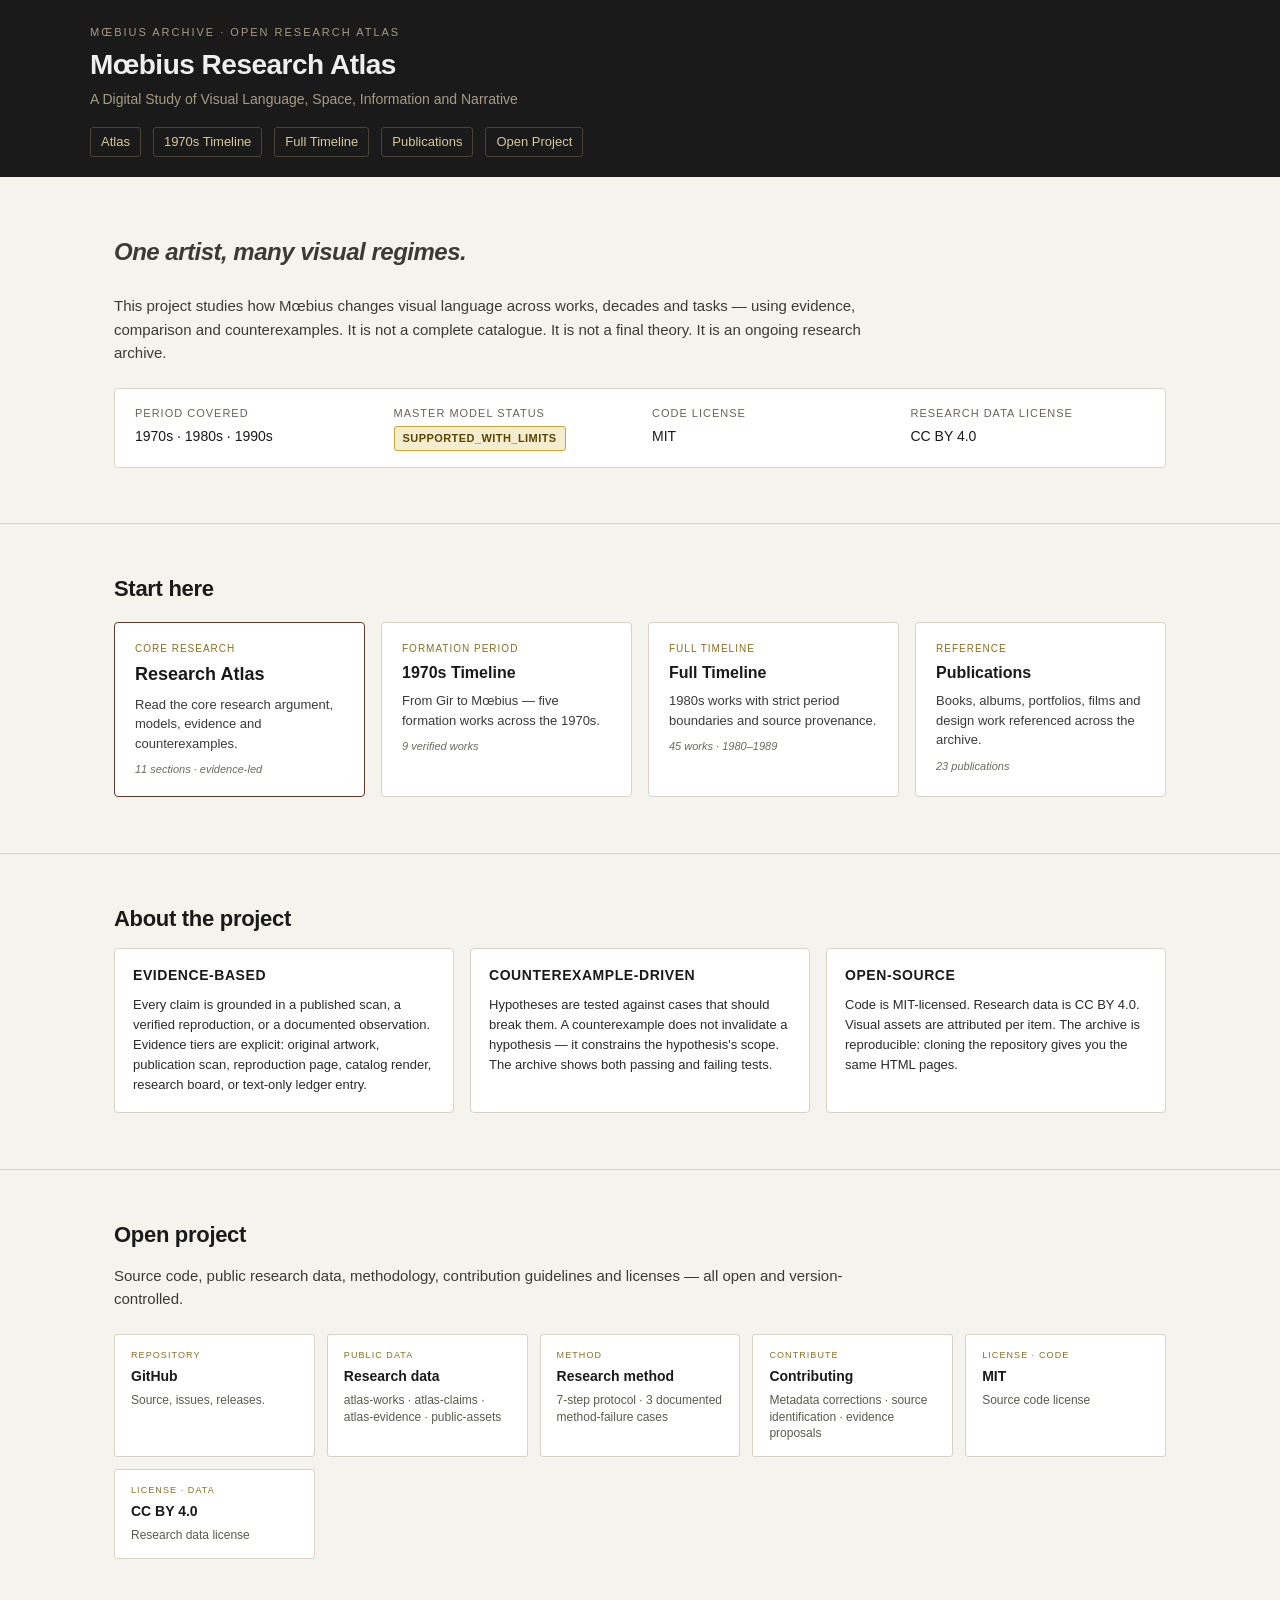
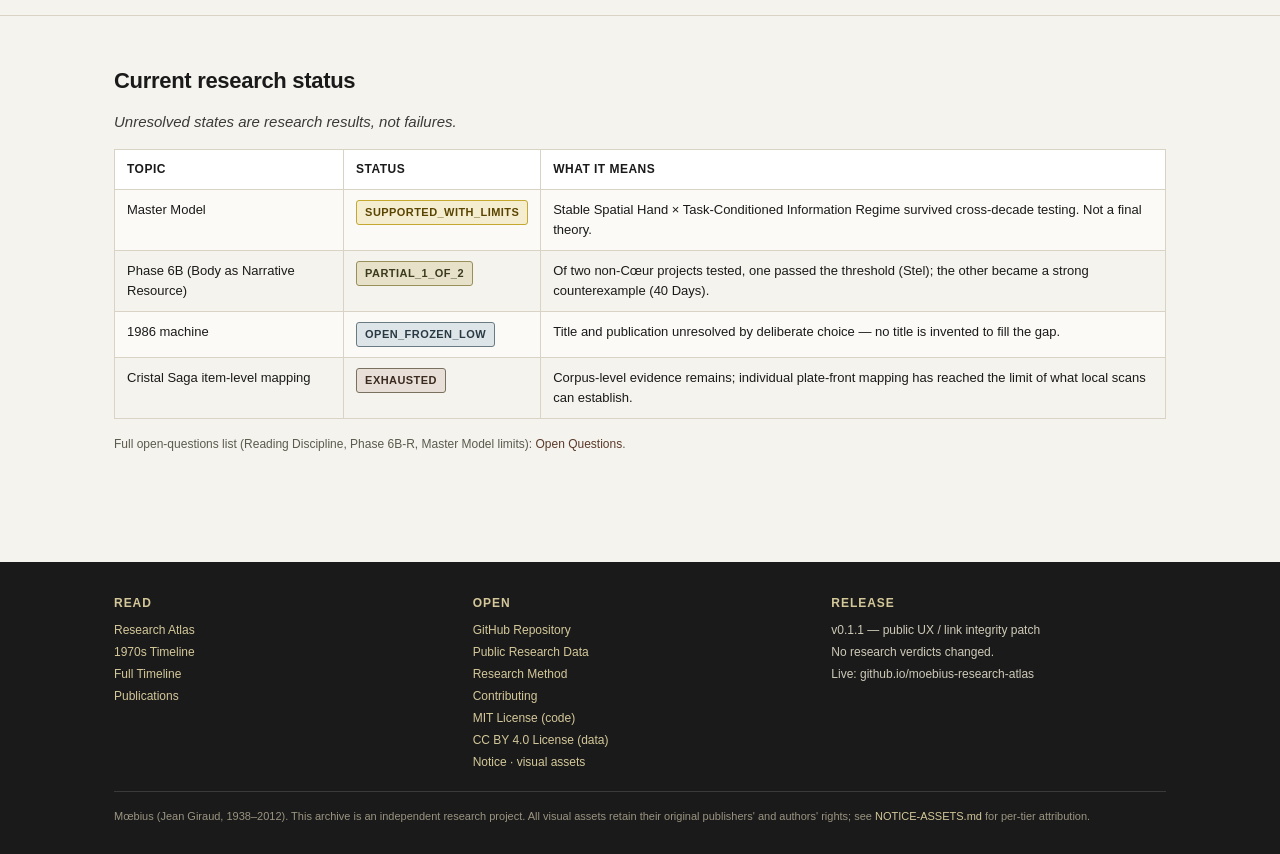
==== commit 3fc6fb13: "fix: replace internal dashboard with public portal The previous index.html was a workspace-internal " ====
--- a/index.html
+++ b/index.html
@@ -1,201 +1,208 @@
-<!doctype html><html lang="zh-Hans"><head><meta charset="utf-8"/><title>Moebius Archive — P1B Curation</title><meta name="viewport" content="width=device-width,initial-scale=1"/><style>
-body{font:14px/1.5 -apple-system,Segoe UI,Roboto,sans-serif;color:#1a1a1a;background:#f7f6f2;margin:0;padding:0}
-header{background:#1a1a1a;color:#eee;padding:14px 24px}
-header h1{margin:0;font-size:18px}
-header .meta{font-size:12px;opacity:.7}
-main{padding:14px 24px;max-width:1300px;margin:0 auto}
-.disclaimer{background:#fff8d8;border:1px solid #d8b94a;padding:10px 14px;margin:12px 0;font-size:13px;border-radius:4px}
-.disclaimer strong{color:#5a4500}
-.section{margin-top:22px}
-.section h2{font-size:14px;text-transform:uppercase;letter-spacing:1px;color:#666;margin:0 0 8px 0;border-bottom:1px solid #ddd;padding-bottom:4px}
-.subhead{font-size:12px;color:#555;margin:0 0 6px 0}
-.controls{display:flex;gap:8px;flex-wrap:wrap;margin:8px 0}
-.controls input,.controls select{padding:5px 8px;border:1px solid #aaa;border-radius:3px;background:#fff;font-size:13px}
-.cards{display:grid;grid-template-columns:repeat(auto-fill,minmax(220px,1fr));gap:10px}
-.card{background:#fff;border:1px solid #ccc;border-radius:3px;padding:6px;display:flex;flex-direction:column;font-size:12px}
-.card img{width:100%;height:160px;object-fit:cover;background:#ddd;display:block}
-.card .title{font-weight:600;margin-top:4px;overflow-wrap:anywhere}
-.card .meta{color:#666;font-size:11px;margin-top:2px}
-.card a{color:#0a5;word-break:break-all}
-.work-card{background:#fff;border:1px solid #888;border-left:6px solid #5a85b0;padding:12px;margin:10px 0;border-radius:3px}
-.work-card h3{margin:0 0 6px 0;font-size:15px}
-.work-card .work-meta{font-size:12px;color:#444}
-.work-card pre{background:#f4f4f0;padding:8px;border-radius:3px;font-size:12px;overflow:auto;white-space:pre-wrap}
-.work-card .caveat{background:#fff8d8;padding:6px 8px;border-left:3px solid #d8b94a;margin:6px 0;font-size:12px}
-table{border-collapse:collapse;width:100%}
-th,td{text-align:left;padding:4px 8px;border-bottom:1px solid #eee;font-size:12px;vertical-align:top}
-.badge{display:inline-block;font-size:10px;padding:1px 6px;border-radius:3px;background:#eee;color:#444;margin-right:4px}
-.badge.saved{background:#dfd;color:#262}
-.badge.failed{background:#fdd;color:#622}
-.badge.unresolved{background:#e8e8e6;color:#444}
-.badge.si{background:#cde;color:#234}
-.badge.cand{background:#fed;color:#633}
-.badge.cross{background:#bef0c2;color:#152}
-.pdf-card{background:#fff;border:1px solid #aaa;padding:8px;margin:8px 0;border-radius:3px}
-.hidden{display:none}
-.summary-grid{display:grid;grid-template-columns:repeat(auto-fill,minmax(220px,1fr));gap:10px;margin:10px 0}
-.summary-cell{background:#fff;border:1px solid #ccc;padding:8px;border-radius:3px;font-size:12px}
-.summary-cell .k{color:#666;font-size:11px}
-.summary-cell .v{font-size:18px;font-weight:600}
-.timeline-row{display:grid;grid-template-columns:80px 1fr;gap:8px;padding:6px 0;border-bottom:1px solid #eee;font-size:12px}
-.timeline-row .y{font-weight:600}
-.cand-table th{background:#f4f4f0}
-</style></head><body><header><h1>Moebius Archive — Mœbius / Jean Giraud 数字档案</h1><div class="meta">Phase 2A.1 · 1980s core corpus: 45 works (43 visual) · 23 publications · Session 01 done · 1986 machine lead: OPEN_FROZEN (LOW)</div></header><main><div class="section" style="margin-top:8px"><h2>Mœbius Research Model</h2><div style="display:grid;grid-template-columns:repeat(auto-fill,minmax(240px,1fr));gap:8px;margin-top:10px">
-<a href="studies/MOEBIUS_MASTER_MODEL.md" style="text-decoration:none;background:#2a1a3a;border:1px solid #6a4a9a;color:#e0d0f0;padding:14px;border-radius:6px;display:block"><strong>▸ Master Model</strong><br/><span style="font-size:12px;opacity:.8">STABLE_SPATIAL_HAND × TASK_CONDITIONED_INFORMATION_REGIME · SUPPORTED_WITH_LIMITS</span></a>
-<a href="METHODS/MOEBIUS_ARCHIVE_RESEARCH_PROTOCOL.md" style="text-decoration:none;background:#2a1a3a;border:1px solid #6a4a9a;color:#e0d0f0;padding:14px;border-radius:6px;display:block"><strong>▸ Research Protocol</strong><br/><span style="font-size:12px;opacity:.8">IDENTITY GATE → SAMPLE FREEZE → FRESH VISION → LEDGER → HYPOTHESIS → COUNTEREXAMPLE → LOCK</span></a>
-<a href="studies/1970S_FIRST_PASS_LOCK.md" style="text-decoration:none;background:#1a2a3a;border:1px solid #3a5a8a;color:#c0d8f0;padding:14px;border-radius:6px;display:block"><strong>▸ 1970s</strong><br/><span style="font-size:12px;opacity:.8">COMPLETE_AND_LOCKED · Formation 1973-79</span></a>
-<a href="studies/1980S_FIRST_PASS_LOCK.md" style="text-decoration:none;background:#1a2a3a;border:1px solid #3a5a8a;color:#c0d8f0;padding:14px;border-radius:6px;display:block"><strong>▸ 1980s</strong><br/><span style="font-size:12px;opacity:.8">COMPLETE_AND_LOCKED · Expansion</span></a>
-<a href="studies/PHASE4B_1990S_VALIDATION_RESULT.md" style="text-decoration:none;background:#3a2a1a;border:1px solid #9a6a3a;color:#f0dcc0;padding:14px;border-radius:6px;display:block"><strong>▸ 1990s Validation</strong><br/><span style="font-size:12px;opacity:.8">Preregistered · SURVIVES · 54 core pages</span></a>
-<a href="studies/STUDY-07-MOEBIUS-MASTER-MODEL.md" style="text-decoration:none;background:#1a2a2a;border:1px solid #3a8a6a;color:#c0f0d8;padding:14px;border-radius:6px;display:block"><strong>▸ Studies</strong><br/><span style="font-size:12px;opacity:.8">Study 01-07 · Synthesis chain</span></a>
-<a href="reports/PHASE4C_THREE_LAYER_MATRIX.csv" style="text-decoration:none;background:#1a2a2a;border:1px solid #3a8a6a;color:#c0f0d8;padding:14px;border-radius:6px;display:block"><strong>▸ Themes</strong><br/><span style="font-size:12px;opacity:.8">Three-layer matrix · 17 corpora · Project vocabulary</span></a>
-<a href="studies/MOEBIUS_COUNTEREXAMPLE_MASTER.md" style="text-decoration:none;background:#3a1a1a;border:1px solid #8a3a3a;color:#f0c0c0;padding:14px;border-radius:6px;display:block"><strong>▸ Counterexamples</strong><br/><span style="font-size:12px;opacity:.8">反例母版 · 每个 MAJOR 都让模型更诚实</span></a>
-<a href="studies/MOEBIUS_RESEARCH_MAP.md" style="text-decoration:none;background:#3a1a1a;border:1px solid #8a3a3a;color:#f0c0c0;padding:14px;border-radius:6px;display:block"><strong>▸ Research Leads</strong><br/><span style="font-size:12px;opacity:.8">1986 machine (frozen) · 1989 gap · open questions</span></a>
-</div></div><div class="section"><h2>Start Here</h2>
-<a class="naventry" href="research-atlas.html" style="text-decoration:none;background:#3a1a3a;border:1px solid #9a4a8a;color:#f0c8e0;padding:16px;border-radius:6px;display:block"><strong style="font-size:16px">▸ Research Atlas (NEW)</strong><br/><span style="font-size:12px;opacity:.85">A Digital Study of Visual Language, Space, Information and Narrative · 11 sections · evidence-led</span><br/><span style="font-size:11px;opacity:.65">Visual language + counterexamples + open questions. Master Model: SUPPORTED_WITH_LIMITS.</span></a>
-<div style="display:grid;grid-template-columns:repeat(auto-fit,minmax(180px,1fr));gap:10px">
-<a class="naventry" href="studies/READING_QUEUE_1980S.md" style="text-decoration:none;background:#1a1a1a;color:#eee;padding:16px;border-radius:6px;display:block"><strong style="font-size:16px">▸ 1980s First-Pass Reading — COMPLETE</strong><br/><span style="font-size:12px;opacity:.75">6 sessions done · Evidence review: COMPLETE · Synthesis: STUDY-03</span><br/><span style="font-size:11px;color:#c99;">Corpus gap: 1989 creation works missing (see 1980S_ENDPOINT_NOTE)</span></a>
-<a href="timeline_1970s.html" style="text-decoration:none;background:#1a2a1a;border:1px solid #3a6a3a;color:#c9e8a0;padding:16px;border-radius:6px;display:block;margin-top:10px"><strong style="font-size:16px">▸ 1970s First-Pass Reading — COMPLETE_AND_LOCKED</strong><br/><span style="font-size:12px;opacity:.8">Sessions 07-11 + Phase 3B synthesis · Model: STABLE_HAND × SWITCHABLE_INFORMATION_REGIME</span><br/><span style="font-size:12px;opacity:.75">Formation Timeline · Three-Layer Model · Claim Ledger (C01-C16) · Study 04 · 1970s→1980s Bridge</span></a>
-<a class="naventry" href="studies/QUESTIONS_FOR_1970S.md" style="text-decoration:none;background:#2a2416;border:1px solid #5a4a2a;color:#e8d8a0;padding:16px;border-radius:6px;display:block"><strong>▸ Questions for the 1970s</strong><br/><span style="font-size:12px;opacity:.8">8 questions carried back from the 1980s first-pass</span></a>
-<a class="naventry" href="timeline_1970s.html" style="text-decoration:none;background:#fff;border:1px solid #ccc;color:#1a1a1a;padding:16px;border-radius:6px;display:block"><strong>②b 1970s Timeline (Phase 3A)</strong><br/><span style="font-size:12px;color:#666">origins · 9 works · 4 core publications missing locally</span></a>
-<a class="naventry" href="timeline.html" style="text-decoration:none;background:#fff;border:1px solid #ccc;color:#1a1a1a;padding:16px;border-radius:6px;display:block"><strong>② 1980s Timeline</strong><br/><span style="font-size:12px;color:#666">1980-1989 严格边界 · 45 works</span></a>
-<a class="naventry" href="publications.html" style="text-decoration:none;background:#fff;border:1px solid #ccc;color:#1a1a1a;padding:16px;border-radius:6px;display:block"><strong>③ Publications</strong><br/><span style="font-size:12px;color:#666">23 出版物 · coverage 矩阵</span></a>
-<a class="naventry" href="studies/STUDY-02-1980S-TRANSFORMATIONS.md" style="text-decoration:none;background:#fff;border:1px solid #ccc;color:#1a1a1a;padding:16px;border-radius:6px;display:block"><strong>④ Studies</strong><br/><span style="font-size:12px;color:#666">Study 01 机器 · Study 02 六阶段转变</span></a>
-<a class="naventry" href="index.html#themes" style="text-decoration:none;background:#fff;border:1px solid #ccc;color:#1a1a1a;padding:16px;border-radius:6px;display:block"><strong>⑤ Themes</strong><br/><span style="font-size:12px;color:#666">machine / desert / crystal / city</span></a>
-<a class="naventry" href="notes/LEAD-1986-MACHINE-CANDIDATES.md" style="text-decoration:none;background:#f7f6f2;border:1px solid #ddd;color:#666;padding:16px;border-radius:6px;display:block"><strong style="color:#888">⑥ Research Leads</strong><br/><span style="font-size:12px;color:#999">1986 machine — OPEN_FROZEN / LOW</span></a>
-</div></div><div class="disclaimer"><strong>说明 / Disclaimer:</strong> 本阶段不扩大下载。P1B 完成了 40 张独立 SHA 全量视觉复审，并对 10 张作品卡尝试独立来源核验（仅 La Rochelle 图书馆目录 + 2dgalleries 收藏目录对 Starwatcher Aedena 1986 画册为 publication-level 独立证据；其他来源被 Cloudflare 阻或超时）。1986 机器图未导入用户原图，本批无法做视觉比对。所有候选必须显示 certainty，不能把候选视觉上做成已确认作品。原始 PDF / 图像字节不修改；同 SHA 字节只在显示层折叠。未对 PDF 全文做 OCR；不可读 PDF 标 IMAGE_ONLY_PENDING。</div><div class="section"><h2>P1B Summary</h2><div class="summary-grid"><div class="summary-cell"><div class="k">视觉复审完成度</div><div class="v">40/40</div></div><div class="summary-cell"><div class="k">full_artwork</div><div class="v">28</div></div><div class="summary-cell"><div class="k">comic_page</div><div class="v">7</div></div><div class="summary-cell"><div class="k">cover</div><div class="v">2</div></div><div class="summary-cell"><div class="k">crop</div><div class="v">1</div></div><div class="summary-cell"><div class="k">non_artwork (非 Moebius)</div><div class="v">2</div></div><div class="summary-cell"><div class="k">在 1983-1988 窗口内</div><div class="v">4</div></div><div class="summary-cell"><div class="k">作品卡 with publication crosscheck</div><div class="v">1/10</div></div><div class="summary-cell"><div class="k">1986 机器图状态</div><div class="v">UNRESOLVED</div></div></div></div><div class="section"><h2>1983–1988 Timeline (有来源证据的项)</h2><p class="subhead">数据来自 <code>notes/TIMELINE_1983_1988.md</code>。</p><h3 style="font-size:13px;color:#444;margin-top:12px">📅 1983</h3><div style="background:#fff;padding:8px 12px;border:1px solid #ddd;border-radius:3px;font-size:12px;white-space:pre-wrap;overflow-x:auto"><p>（无本地 P1A / P1B 证据直接指向 1983 创作年；harvest 8c6b / 1d4d / 11c341 / c3a99 等是 1988 签名而非 1983。）</p><p></p></div><h3 style="font-size:13px;color:#444;margin-top:12px">📅 1984</h3><div style="background:#fff;padding:8px 12px;border:1px solid #ddd;border-radius:3px;font-size:12px;white-space:pre-wrap;overflow-x:auto"><p>- <strong>Venise Céleste (Aedena 1984 carnet de tête)</strong> — 8 张墨水插画（结晶 / Starwatcher 衍生主题）。type: carnet de tête 限量本。publisher: Aedena. relation: 后接 Cristal Saga 1986 portfolio；同 Aedena 出版体系。local: W-S019-614。source: S019 lot 614。certainty: SOURCE_IDENTIFIED (publication-level only; 1984 仅来自图录描述)。date_status: PUBLICATION_YEAR_ONLY。
-  - 关键依据：图录 S019 page 189 原文：&#x27;« Moebius » du tirage de tête de ce recueil aux Éditions Aedena en 1984. ... « Jean Gir, le nouveau Moebius ». Fasciné par ceux-ci pour leur graphisme, on les retrouve très souvent dans le monde de Starwatcher ... il réalise même un portfolio « Cristal Saga » aux Éditions Aedena en 1986.&#x27;</p><p></p></div><h3 style="font-size:13px;color:#444;margin-top:12px">📅 1985</h3><div style="background:#fff;padding:8px 12px;border:1px solid #ddd;border-radius:3px;font-size:12px;white-space:pre-wrap;overflow-x:auto"><p>- <strong>La Cité de feu (Aedena 1985 portfolio) — 图 6 « La Volière / Le Garage »</strong> — 替代上色稿（与定稿不同色）。type: portfolio illustration. publisher: Aedena. relation: Cristal Saga (1986) 协作 / Geof Darrow 合作草图. local: W-S019-615. source: S019 lot 615. certainty: SOURCE_IDENTIFIED. date_status: PUBLICATION_YEAR_ONLY.
-  - 关键依据：图录 S019 page 190 原文：&#x27;portfolio publié aux Éditions Aedena en 1985 ... collaboration avec Geof Darrow qui a réalisé les crayonnés sur calque.&#x27;</p><p></p></div><h3 style="font-size:13px;color:#444;margin-top:12px">📅 1986</h3><div style="background:#fff;padding:8px 12px;border:1px solid #ddd;border-radius:3px;font-size:12px;white-space:pre-wrap;overflow-x:auto"><p>- <strong>Starwatcher (Aedena 1986 画册)</strong> — 99 p., ill. en noir et en coul., 30 cm; previously published as &quot;La Mémoire du futur&quot;. publisher: Aedena (diffusion Dargaud). ISBN 2-905035-20-X. EAN Papier 9782905035202. type: 漫画画册. relation: Cristal Saga portfolio 同年. local: W-S018-153 (lot 153 = 画册 p.20 插画). source: S018 lot 153 + La Rochelle library catalog + 2dgalleries. certainty: SOURCE_IDENTIFIED + publication-level crosscheck (ISBN / 1986 / 99p / Aedena 三个独立来源一致). date_status: PUBLICATION_YEAR_ONLY (画册 p.20 上的具体插画身份无第二来源逐页对照).
-  - 关键依据：
-    - S018 page 77 原文：&#x27;Encres de couleur pour cette illustration parue en page 20 de l\&#x27;album. ... Aedena, 1986. ... 24x11,4 cm.&#x27;
-    - La Rochelle (mediatheques.agglo-larochelle.fr/doc/SYRACUSE/393114) 原文：&#x27;ISBN 2-905035-20-X ... 99 p. ... Date de publication 1986 ... Précédemment paru sous le titre : &quot;La Mémoire du futur&quot; ... Aedena Paris&#x27;.
-    - 2dgalleries (2dgalleries.com/comicart/book/starwatcher-starwatcher-697) 原文：&#x27;Pub. date : 02/1986 ISBN : 978-2-90503-520-2 ... publisher Aedena&#x27;.</p><p>- <strong>Cristal Saga (Aedena 1986 portfolio)</strong> — 同一出版体系 (Aedena carnet/portfolio 系列). type: portfolio. publisher: Aedena. relation: Starwatcher 同年; Venise Céleste 1984 同出版方。local: 本项目无独立 work_card 对应 (lot 614 描述中提及). source: S019 page 189 (提及该 portfolio). certainty: bibliographic mention only (无具体作品卡片). date_status: PUBLICATION_YEAR_ONLY.</p><p></p></div><h3 style="font-size:13px;color:#444;margin-top:12px">📅 1987</h3><div style="background:#fff;padding:8px 12px;border:1px solid #ddd;border-radius:3px;font-size:12px;white-space:pre-wrap;overflow-x:auto"><p>（无本地 P1A / P1B 证据直接指向 1987 创作年。）</p><p></p></div><h3 style="font-size:13px;color:#444;margin-top:12px">📅 1988</h3><div style="background:#fff;padding:8px 12px;border:1px solid #ddd;border-radius:3px;font-size:12px;white-space:pre-wrap;overflow-x:auto"><p>P1B vision 复审发现 4 张带 &quot;MŒBIUS 88&quot; / &quot;© MŒBIUS 88&quot; 签名的图 (in_1983_1988_window = True)：
-<br/>- <strong>harvest_c3a99b9a46cb5117</strong> — &quot;两个深蓝黑色异形生物在黑底上&quot; (alien-themed). signature: © MOEBIUS 88. visual_review_class: full_artwork. source: S001 (Edena page harvest).
-<br/>- <strong>harvest_8c6b1f20949c5ba8</strong> — &quot;沙漠中飞机残骸 + 飞行员&quot;. signature: MŒBIUS 88. visual_review_class: full_artwork. source: S002 (Arzak page harvest, &quot;arzak-autre-03&quot; filename).
-<br/>- <strong>harvest_1d4d20f836cc6849</strong> — &quot;金色头发大翼光晕人物 + 蓝袍人物在宇宙深蓝星空中&quot;. signature: © MŒBIUS 88. visual_review_class: full_artwork. source: S005 (Cinema page harvest, &quot;C009&quot; filename).
-<br/>- <strong>harvest_11c341de34c05f68</strong> — &quot;巨大有机蝠鲼状形态&quot;. signature: © MŒBIUS 88. visual_review_class: full_artwork. source: S005 (Cinema page harvest, &quot;C004&quot; filename). 可能与 1d4d 同组 (C-series, both 1988 signed).</p><p>P1A 中另 1 张带 &quot;MŒBIUS 88&quot; 签名:
-<br/>- <strong>harvest_0c2b738e2d0e6ce2</strong> — &quot;giant hair-tendril figure with small suited person among waves&quot;. signature: MOEBIUS &#x27;07 (NOT 1988; this is the 2007-09 Moebius exhibition, not relevant to 1983-1988).</p><p>注意：签名年 1988 仅证明 artwork 创作/完成于 1988 年；不证明它属于 1983-1988 期间任何具体作品名（除非有 publication_crosscheck）。</p><p></p></div></div><div class="section"><h2>Crosschecked Works (publication-level only)</h2><p class="subhead">本批 10 张作品卡全部保持 SOURCE_IDENTIFIED；仅 1 张 (W-S018-153) 通过 La Rochelle 图书馆目录 + 2dgalleries 收藏目录获得 publication-level 独立证据。其他 9 张的独立来源被 Cloudflare anti-bot / 超时阻，未取得同等级证据。没有 same_work_crosscheck（lot 描述中具体某页插画无第二来源独立逐页对照）。</p><div class="work-card"><h3>W-S018-153 · Starwatcher（Aedena 1986 画册 p.20 上色插画原稿）</h3><div class="work-meta">来源正标题: <strong>Starwatcher</strong> · date_status: <span class="badge">PUBLICATION_YEAR_ONLY</span> · 身份: <span class="badge si">SOURCE_IDENTIFIED</span></div><p style="font-size:12px;margin:6px 0"><strong>publication_verified_by:</strong> La Rochelle médiathèques (library catalog, ISBN 2-905035-20-X, 1986, 99 p., Aedena) 单独确认了 Starwatcher 画册的出版 (https://mediatheques.agglo-larochelle.fr/doc/SYRACUSE/393114)；2dgalleries 收藏目录也列出 Aedena 1986 同画册 (https://www.2dgalleries.com/comicart/book/starwatcher-starwatcher-697?lang=en)。但 &quot;lot 153 描述中 page 20 上的具体插画&quot; 没有在第二来源单独出现，只到 publication 级。</p><p style="font-size:12px;color:#666;margin:4px 0"><strong>image_match_status:</strong> PENDING · <strong>crosschecked_by:</strong> publication-level: https://mediatheques.agglo-larochelle.fr/doc/SYRACUSE/393114</p></div></div><div class="section" id="research-leads" style="opacity:.85"><h2>Research Leads — 1986 Machine (frozen: OPEN_FROZEN / LOW, not actively investigated)</h2><p class="subhead">本批用户原图未导入 (<code>raw/user/</code> 为空)。候选池 + 排除项见 <code>notes/LEAD-1986-MACHINE-CANDIDATES.md</code>。比较框架见 <code>reports/P1B_1986_MACHINE_COMPARISON.md</code>。</p><table class="cand-table"><tr><th>语料组</th><th>候选数</th><th>最强 VERDICT</th><th>备注</th></tr><tr><td>A. Starwatcher / La Mémoire du futur</td><td>3</td><td>WEAK_CANDIDATE (A-1 Starwatcher album, publication-level only)</td><td>独立来源仅确认画册存在，未确认 lot 153 p.20 插画身份</td></tr><tr><td>B. Aedena 1984-1986 portfolios</td><td>3</td><td>BIBLIOGRAPHIC (B-1/2/3 无作品级证据)</td><td>Venise Céleste 1984 / Cité de feu 1985 / Sur l'étoile 1985 均仅书目级</td></tr><tr><td>C. Made in L.A.</td><td>1</td><td>BIBLIOGRAPHIC</td><td>comics.org issue 211600 被 Cloudflare 阻</td></tr><tr><td>D. Fusions</td><td>1</td><td>BIBLIOGRAPHIC</td><td>无原书页对照</td></tr><tr><td>E. 1985-1988 电影 concept</td><td>3</td><td>BIBLIOGRAPHIC (无本批独立来源)</td><td>Willow / Masters of the Universe / Internal Transfer 全部仅传闻</td></tr><tr><td>X. 排除项 (本批已主动排除)</td><td>4</td><td>REJECTED</td><td>视觉不匹配 (X-1 Major; X-2 Inside Moebius; X-3 Dune ~1975; X-4 5-elements 1990-91)</td></tr></table><p class="subhead">视觉相似度全部 NOT_REVIEWED（原图未到位）。STRONG_CANDIDATE = 0。机器图整体身份仍 <strong>UNRESOLVED</strong>。</p></div><div class="section"><h2>工作卡 / Work Cards (10)</h2><p style="font-size:12px;color:#555;margin:0 0 6px 0">基于本地 PDF 文本层提取；不引入 AI 补全。原图与图录页均为已下载资料，本项目不存储独立第二来源（同一图录不同条目不视作独立交叉验证）。P1B 增加的 date_status / image_match_status / crosschecked_by 字段见每张卡片底部。</p><div class="work-card" data-work-id="W-S018-152"><h3>W-S018-152 · New York! New York!（墨水纸本原稿，墨比斯 1980 年代小品）</h3><div class="work-meta">来源正标题: <strong>null</strong> · 系列: null · 年代: null (catalog does not date the artwork) · 媒材: Encre de Chine sur papier · 尺寸: 23 × 17 cm · 签名: Signé en bas à droite（右下签名） · 拍品: 152 · 印刷页: null · 身份: <span class="badge si">SOURCE_IDENTIFIED</span> · date_status: <span class="badge">UNKNOWN</span> · image_match_status: <span class="badge">PENDING</span></div><div class="work-meta" style="margin-top:6px">PDF: <a href="raw/pdfs/S018.pdf#page=76" target="_blank">raw/pdfs/S018.pdf (page 76)</a> · 渲染整页: <a href="derived/catalogue_pages/S018_p076_lot152_Moebius_NewYork-076.jpg" target="_blank">derived/catalogue_pages/S018_p076_lot152_Moebius_NewYork-076.jpg</a> · 工作卡 md: <a href="notes/works/W-S018-152_NewYork.md" target="_blank">notes/works/W-S018-152_NewYork.md</a></div><pre>&quot;152 MOEBIUS (1938-2012)
-New York! New York!
-Encre de Chine sur papier.
-Signé en bas à droite, 23x17 cm.
-3.000/4.000 €&quot;</pre><p style="font-size:12px;margin:6px 0">图录 S018（Huberty &amp; Breyne / Tessier 2024-11-29 Hôtel Drouot 拍卖图录）lot 152 列明作者 &quot;MOEBIUS (1938-2012)&quot;、作品名 &quot;New York! New York!&quot;、媒材 &quot;Encre de Chine sur papier&quot;、尺寸 23×17 cm。</p><div class="caveat"><strong>P1B 独立来源核验:</strong><br/>· date_status: UNKNOWN<br/>· image_match_status: PENDING<br/>· publication_verified_by: 无（无出版层独立证据）<br/>· crosschecked_by: none this batch (independent sources behind Cloudflare or timed out)</div><div class="caveat">来源图录称此为单独作品，未指明系列归属；无独立第二来源支持，状态为 SOURCE_IDENTIFIED 而非 CROSSCHECKED。</div></div><div class="work-card" data-work-id="W-S018-153"><h3>W-S018-153 · Starwatcher（Aedena 1986 画册 p.20 上色插画原稿）</h3><div class="work-meta">来源正标题: <strong>Starwatcher</strong> · 系列: Starwatcher · 年代: null (album context only: Aedena 1986) · 媒材: Encres de couleur（彩色墨水） · 尺寸: 24 × 11,4 cm · 签名: Monogrammé en bas à droite（右下字母组合花押） · 拍品: 153 · 印刷页: album p.20 · 身份: <span class="badge si">SOURCE_IDENTIFIED</span> · date_status: <span class="badge">PUBLICATION_YEAR_ONLY</span> · image_match_status: <span class="badge">PENDING</span></div><div class="work-meta" style="margin-top:6px">PDF: <a href="raw/pdfs/S018.pdf#page=77" target="_blank">raw/pdfs/S018.pdf (page 77)</a> · 渲染整页: <a href="derived/catalogue_pages/S018_p077_lot153_Moebius_Starwatcher-077.jpg" target="_blank">derived/catalogue_pages/S018_p077_lot153_Moebius_Starwatcher-077.jpg</a> · 工作卡 md: <a href="notes/works/W-S018-153_Starwatcher.md" target="_blank">notes/works/W-S018-153_Starwatcher.md</a></div><pre>&quot;153 MOEBIUS (1938-2012)
-Starwatcher
-Encres de couleur pour cette illustration parue en page 20 de l&#x27;album.
-Monogrammé en bas à droite, 24x11,4 cm.
-Aedena, 1986.
-8.000/10.000 €&quot;</pre><p style="font-size:12px;margin:6px 0">图录 S018 lot 153 列明作者 MOEBIUS (1938-2012)、作品名 &quot;Starwatcher&quot;、媒材 Encres de couleur、出版 &quot;Aedena, 1986&quot;、原画出自 &quot;page 20 de l&#x27;album&quot;、24×11.4 cm、右下花押。</p><div class="caveat"><strong>P1B 独立来源核验:</strong><br/>· date_status: PUBLICATION_YEAR_ONLY<br/>· image_match_status: PENDING<br/>· publication_verified_by: La Rochelle médiathèques (library catalog, ISBN 2-905035-20-X, 1986, 99 p., Aedena) 单独确认了 Starwatcher 画册的出版 (https://mediatheques.agglo-larochelle.fr/doc/SYRACUSE/393114)；2dgalleries 收藏目录也列出 Aedena 1986 同画册 (https://www.2dgalleries.com/comicart/book/starwatcher-starwatcher-697?lang=en)。但 &quot;lot 153 描述中 page 20 上的具体插画&quot; 没有在第二来源单独出现，只到 publication 级。<br/>· crosschecked_by: publication-level: https://mediatheques.agglo-larochelle.fr/doc/SYRACUSE/393114</div><div class="caveat">本项目未核对 Aedena 1986 画册 p.20 的实际内容；该图录所述 p.20 引用未独立验证。</div></div><div class="work-card" data-work-id="W-S019-425"><h3>W-S019-425 · Portfolio « ...de Paris à Venise »（Ed. Galerie 2016，140 ex.）</h3><div class="work-meta">来源正标题: <strong>Portfolio « ...de Paris à Venise »</strong> · 系列: null · 年代: 2016 (portfolio edition year (Ed. Galerie 2016)) · 媒材: portfolio（版画 / 印张合集，未在图录描述中给出具体媒材） · 尺寸: null · 签名: signé · 拍品: 425 · 印刷页: null · 身份: <span class="badge si">SOURCE_IDENTIFIED</span> · date_status: <span class="badge">PUBLICATION_YEAR_ONLY</span> · image_match_status: <span class="badge">PENDING</span></div><div class="work-meta" style="margin-top:6px">PDF: <a href="raw/pdfs/S019.pdf#page=91" target="_blank">raw/pdfs/S019.pdf (page 91)</a> · 渲染整页: <a href="derived/catalogue_pages/S019_p091_lots425_426_Moebius_Portfolio_Mystere-091.jpg" target="_blank">derived/catalogue_pages/S019_p091_lots425_426_Moebius_Portfolio_Mystere-091.jpg</a> · 工作卡 md: <a href="notes/works/W-S019-425_PortfolioParisVenise.md" target="_blank">notes/works/W-S019-425_PortfolioParisVenise.md</a></div><pre>&quot;425 - Moebius
-Portfolio « ...de Paris à Venise » 140 ex., signé (Ed. Galerie, 2016).
-Rare. Extérieur : très proche de l&#x27;état neuf. Intérieur : état neuf.&quot;</pre><p style="font-size:12px;margin:6px 0">图录 S019（AZ Auction 2025-06-15 Bruxelles 第 74 次图录）lot 425 列明作者 Moebius、portfolio 名《...de Paris à Venise》、版次 140 ex.、签名、出版 (Ed. Galerie 2016)。</p><div class="caveat"><strong>P1B 独立来源核验:</strong><br/>· date_status: PUBLICATION_YEAR_ONLY<br/>· image_match_status: PENDING<br/>· publication_verified_by: 无（无出版层独立证据）<br/>· crosschecked_by: none this batch (independent sources behind Cloudflare or timed out)</div><div class="caveat">本项目未核对 Ed. Galerie 2016 portfolio 实物；所述 &quot;140 ex.&quot; 来自图录，未独立验证。</div></div><div class="work-card" data-work-id="W-S019-426"><h3>W-S019-426 · Sérigraphie « Le Mystère rouge » n°186/300（Ed. Stardom）</h3><div class="work-meta">来源正标题: <strong>Le Mystère rouge</strong> · 系列: null · 年代: null (catalog does not date the print) · 媒材: sérigraphie（丝网版画） · 尺寸: 90 × 63 cm · 签名: signée · 拍品: 426 · 印刷页: null · 身份: <span class="badge si">SOURCE_IDENTIFIED</span> · date_status: <span class="badge">UNKNOWN</span> · image_match_status: <span class="badge">PENDING</span></div><div class="work-meta" style="margin-top:6px">PDF: <a href="raw/pdfs/S019.pdf#page=91" target="_blank">raw/pdfs/S019.pdf (page 91)</a> · 渲染整页: <a href="derived/catalogue_pages/S019_p091_lots425_426_Moebius_Portfolio_Mystere-091.jpg" target="_blank">derived/catalogue_pages/S019_p091_lots425_426_Moebius_Portfolio_Mystere-091.jpg</a> · 工作卡 md: <a href="notes/works/W-S019-426_MystereRouge.md" target="_blank">notes/works/W-S019-426_MystereRouge.md</a></div><pre>&quot;426 - Moebius
-Sérigraphie « Le Mystère rouge » n°186/300, signée (Ed. Stardom).
-(Légers plis dans les coins inférieurs). Dimensions : 90 x 63.&quot;</pre><p style="font-size:12px;margin:6px 0">图录 S019 lot 426 列明作者 Moebius、丝网版画名《Le Mystère rouge》、编号 186/300、签名、出版 (Ed. Stardom)、尺寸 90×63 cm。</p><div class="caveat"><strong>P1B 独立来源核验:</strong><br/>· date_status: UNKNOWN<br/>· image_match_status: PENDING<br/>· publication_verified_by: 无（无出版层独立证据）<br/>· crosschecked_by: none this batch (independent sources behind Cloudflare or timed out)</div><div class="caveat">未核对 Ed. Stardom 该丝网版画的实物原底；图录描述中无原作创作年份。</div></div><div class="work-card" data-work-id="W-S019-447"><h3>W-S019-447 · Les Yeux du chat 1978 初版（带 jaquette）+ 双页 Starwatcher 馈赠墨笔画</h3><div class="work-meta">来源正标题: <strong>Les Yeux du chat</strong> · 系列: Les Yeux du chat（原作书）；馈赠画为 Starwatcher 主题。 · 年代: 1978 (original publication year) · 媒材: illustration double page au feutre（馈赠画为毛笔画） · 尺寸: null · 签名: signée（馈赠画） · 拍品: 447 · 印刷页: null · 身份: <span class="badge si">SOURCE_IDENTIFIED</span> · date_status: <span class="badge">PUBLICATION_YEAR_ONLY</span> · image_match_status: <span class="badge">PENDING</span></div><div class="work-meta" style="margin-top:6px">PDF: <a href="raw/pdfs/S019.pdf#page=97" target="_blank">raw/pdfs/S019.pdf (page 97)</a> · 渲染整页: <a href="derived/catalogue_pages/S019_p097_lots447_448_Moebius_YeuxDuChat_Edena4-097.jpg" target="_blank">derived/catalogue_pages/S019_p097_lots447_448_Moebius_YeuxDuChat_Edena4-097.jpg</a> · 工作卡 md: <a href="notes/works/W-S019-447_YeuxDuChat_Starwatcher.md" target="_blank">notes/works/W-S019-447_YeuxDuChat_Starwatcher.md</a></div><pre>&quot;447 - Moebius
-Les Yeux du chat en édition originale de 1978 (avec jaquette) agrémenté d&#x27;une illustration double page au feutre représentant
-Starwatcher, signée. Très bon état (traces de papier collant en pages de garde, jaquette partiellement insolée et traces de feutre en
-dernière page).&quot;</pre><p style="font-size:12px;margin:6px 0">图录 S019 lot 447 列明作者 Moebius、原作书 Les Yeux du chat 初版 1978（带 jaquette）、附加馈赠品为 Starwatcher 主题双页毛笔画（签名）。</p><div class="caveat"><strong>P1B 独立来源核验:</strong><br/>· date_status: PUBLICATION_YEAR_ONLY<br/>· image_match_status: PENDING<br/>· publication_verified_by: 无（无出版层独立证据）<br/>· crosschecked_by: none this batch (independent sources behind Cloudflare or timed out)</div><div class="caveat">本项目未比对 Les Yeux du chat 1978 原书；馈赠画的创作年份未在图录中给出。</div></div><div class="work-card" data-work-id="W-S019-448"><h3>W-S019-448 · Le Monde d&#x27;Edena 4（ré 94 版）+ 馈赠 Starwatcher 主题全页墨笔画</h3><div class="work-meta">来源正标题: <strong>Le Monde d&#x27;Edena 4</strong> · 系列: Le Monde d&#x27;Edena（原作书）；馈赠画为 Starwatcher 主题。 · 年代: 1994 (original book reprint year (ré 94)) · 媒材: illustration pleine page au feutre · 尺寸: null · 签名: dédicacée, signée et datée 99（馈赠画 1999） · 拍品: 448 · 印刷页: null · 身份: <span class="badge si">SOURCE_IDENTIFIED</span> · date_status: <span class="badge">PUBLICATION_YEAR_ONLY</span> · image_match_status: <span class="badge">PENDING</span></div><div class="work-meta" style="margin-top:6px">PDF: <a href="raw/pdfs/S019.pdf#page=98" target="_blank">raw/pdfs/S019.pdf (page 98)</a> · 渲染整页: <a href="derived/catalogue_pages/S019_p098_lots447_448_Moebius_Starwatcher_pages-098.jpg" target="_blank">derived/catalogue_pages/S019_p098_lots447_448_Moebius_Starwatcher_pages-098.jpg</a> · 工作卡 md: <a href="notes/works/W-S019-448_Edena4_Starwatcher.md" target="_blank">notes/works/W-S019-448_Edena4_Starwatcher.md</a></div><pre>&quot;448 - Moebius
-Le Monde d&#x27;Edena 4 (ré 94) agrémenté d&#x27;une illustration pleine page au feutre représentant
-Starwatcher, dédicacée, signée et datée 99. Proche de l&#x27;état neuf.&quot;</pre><p style="font-size:12px;margin:6px 0">图录 S019 lot 448 列明作者 Moebius、原作书 Le Monde d&#x27;Edena 4 ré 94（即 1994 年 réédition）、附加馈赠品为 Starwatcher 主题全页墨笔画（题献+签名+1999 年）。</p><div class="caveat"><strong>P1B 独立来源核验:</strong><br/>· date_status: PUBLICATION_YEAR_ONLY<br/>· image_match_status: PENDING<br/>· publication_verified_by: 无（无出版层独立证据）<br/>· crosschecked_by: none this batch (independent sources behind Cloudflare or timed out)</div><div class="caveat">原作书出版年（1994）与馈赠画创作年（1999）不同；本项目未核对 Le Monde d&#x27;Edena 4 原书内容。</div></div><div class="work-card" data-work-id="W-S019-612"><h3>W-S019-612 · Voyage dans un corps infidèle（《Made in L.A.》收录短篇 / Major 系列 / 2 页完整故事）</h3><div class="work-meta">来源正标题: <strong>Voyage dans un corps infidèle</strong> · 系列: Le Garage Hermétique / Major 系列（短篇主角为 Major Grubert） · 年代: 1986 (planche creation year 1986; anthology publication 1988) · 媒材: Encre de Chine, encres de couleur, aquarelle, gouache blanche · 尺寸: 2 × 25,1 × 32,8 cm · 签名: Signées et datées 86 · 拍品: 612 · 印刷页: null · 身份: <span class="badge si">SOURCE_IDENTIFIED</span> · date_status: <span class="badge">SIGNED_DATE</span> · image_match_status: <span class="badge">PENDING</span></div><div class="work-meta" style="margin-top:6px">PDF: <a href="raw/pdfs/S019.pdf#page=186" target="_blank">raw/pdfs/S019.pdf (page 186)</a> · 渲染整页: <a href="derived/catalogue_pages/S019_p186_lot612_Moebius_VoyageCorpsInfidele-186.jpg" target="_blank">derived/catalogue_pages/S019_p186_lot612_Moebius_VoyageCorpsInfidele-186.jpg</a> · 工作卡 md: <a href="notes/works/W-S019-612_VoyageCorpsInfidele.md" target="_blank">notes/works/W-S019-612_VoyageCorpsInfidele.md</a></div><pre>&quot;612 - Moebius
-Voyage dans un corps infidèle, récit complet en 2 planches à l&#x27;encre de Chine, aux encres de couleur, à l&#x27;aquarelle et à la gouache
-blanche publié dans le recueil « Made in L.A. » aux Éditions Casterman en 1988 et dans la revue BoDoï Hors Série n°6 spécial « Leurs
-Meilleures histoires courtes » du 12 février 2002. Composition où le Major Grubert voyage dans le corps de Malvina, sa compagne, pour
-trouver une explication à ses migraines. ... Signées et datées 86. Au verso des planches, crayonnés préparatoires des planches n°15 et 32 de
-l&#x27;épisode « Ce qui est en haut » de la série « L&#x27;Incal - John Difool ».&quot;</pre><p style="font-size:12px;margin:6px 0">图录 S019 lot 612 列明作者 Moebius、完整短篇 Voyage dans un corps infidèle（2 页）、收录于《Made in L.A.》Casterman 1988 与 BoDoï HS n°6 2002-02-12、媒材混合（水彩/水粉/白胶）、尺寸 2×25.1×32.8 cm、签 1986、主角 Major Grubert。版面背后为 L&#x27;Incal « Ce qui est en haut » 第 15/32 页预备草图。</p><div class="caveat"><strong>P1B 独立来源核验:</strong><br/>· date_status: SIGNED_DATE<br/>· image_match_status: PENDING<br/>· publication_verified_by: 无（无出版层独立证据）<br/>· crosschecked_by: none this batch (independent sources behind Cloudflare or timed out)</div><div class="caveat">本项目未核对《Made in L.A.》1988 原书；图录称签 1986，未给独立第二来源。</div></div><div class="work-card" data-work-id="W-S019-613"><h3>W-S019-613 · Le Monde d&#x27;Edena « Stel » 漫画第 23 页原画（Casterman 1994 单行本）</h3><div class="work-meta">来源正标题: <strong>Le Monde d&#x27;Edena — épisode « Stel » — planche 23</strong> · 系列: Le Monde d&#x27;Edena · 年代: 1992 (planche signed/dated 1992; magazine 1993-07-01; album 1994) · 媒材: Encre de Chine et rehauts à la gouache blanche · 尺寸: 32,2 × 43,6 cm · 签名: Signée et datée 92 · 拍品: 613 · 印刷页: planche 23 (album) · 身份: <span class="badge si">SOURCE_IDENTIFIED</span> · date_status: <span class="badge">SIGNED_DATE</span> · image_match_status: <span class="badge">PENDING</span></div><div class="work-meta" style="margin-top:6px">PDF: <a href="raw/pdfs/S019.pdf#page=188" target="_blank">raw/pdfs/S019.pdf (page 188)</a> · 渲染整页: <a href="derived/catalogue_pages/S019_p188_lot613_Moebius_Edena_Stel-188.jpg" target="_blank">derived/catalogue_pages/S019_p188_lot613_Moebius_Edena_Stel-188.jpg</a> · 工作卡 md: <a href="notes/works/W-S019-613_Edena_Stel.md" target="_blank">notes/works/W-S019-613_Edena_Stel.md</a></div><pre>&quot;613 - Moebius
-Le Monde d&#x27;Edena, planche n°23 à l&#x27;encre de Chine et rehauts à la gouache blanche de l&#x27;épisode
-« Stel », prépubliée dans (À Suivre) n°186 du 1er juillet 1993 et publiée en album aux Éditions
-Casterman en 1994. ... Signée et datée 92. (Légères traces de papier collant et légers rousseurs). Dimensions : 32,2 x 43,6.&quot;</pre><p style="font-size:12px;margin:6px 0">图录 S019 lot 613 列明作者 Moebius、Le Monde d&#x27;Edena « Stel » 第 23 页原画、媒材墨水 + 白胶、预刊 (À Suivre) n°186 1993-07-01、单行本 Casterman 1994、签 1992、32.2×43.6 cm。</p><div class="caveat"><strong>P1B 独立来源核验:</strong><br/>· date_status: SIGNED_DATE<br/>· image_match_status: PENDING<br/>· publication_verified_by: 无（无出版层独立证据）<br/>· crosschecked_by: none this batch (independent sources behind Cloudflare or timed out)</div><div class="caveat">原画签 1992、刊物 1993、单行本 1994 三个年份都来自图录；本项目未核对 Casterman 1994 单行本第 23 页原画。</div></div><div class="work-card" data-work-id="W-S019-614"><h3>W-S019-614 · Venise Céleste（Aedena 1984 限量本 carnet de tête 8 张墨水插画）</h3><div class="work-meta">来源正标题: <strong>Venise Céleste</strong> · 系列: Aedena carnet / Starwatcher 衍生 · 年代: 1984 (carnet publication year) · 媒材: Encre（墨水） · 尺寸: 35,8 × 25,5 cm（整张；8 张同在一张纸上） · 签名: 未在该图录条目中标注签名（carnet 通常无单页签名） · 拍品: 614 · 印刷页: null · 身份: <span class="badge si">SOURCE_IDENTIFIED</span> · date_status: <span class="badge">PUBLICATION_YEAR_ONLY</span> · image_match_status: <span class="badge">PENDING</span></div><div class="work-meta" style="margin-top:6px">PDF: <a href="raw/pdfs/S019.pdf#page=189" target="_blank">raw/pdfs/S019.pdf (page 189)</a> · 渲染整页: <a href="derived/catalogue_pages/S019_p189_lot614_Moebius_VeniseCeleste-189.jpg" target="_blank">derived/catalogue_pages/S019_p189_lot614_Moebius_VeniseCeleste-189.jpg</a> · 工作卡 md: <a href="notes/works/W-S019-614_VeniseCeleste.md" target="_blank">notes/works/W-S019-614_VeniseCeleste.md</a></div><pre>&quot;614 - Moebius
-Venise Céleste, ensemble de 8 illustrations sur le même papier dessin à l&#x27;encre publié dans le carnet
-« Moebius » du tirage de tête de ce recueil aux Éditions Aedena en 1984. À travers ces compositions
-de recherches aux traits fins, Moebius nous partage son admiration et sa sensibilité pour les cristaux
-qu’il adore dessiner suite à un voyage à Venise où il inaugurait l’exposition « Jean Gir, le nouveau
-Moebius ». Fasciné par ceux-ci pour leur graphisme, on les retrouve très souvent dans le monde
-de Starwatcher à travers des sérigraphies, des cartes, des carnets et il réalise même un portfolio
-« Cristal Saga » aux Éditions Aedena en 1986. Dimensions : 35,8 x 25,5.&quot;</pre><p style="font-size:12px;margin:6px 0">图录 S019 lot 614 列明作者 Moebius、carnet 名《Venise Céleste》、tirage de tête 限量本、出版 Aedena 1984、8 张同纸插画（35.8×25.5 cm）、主题为水晶 / Starwatcher / Cristal Saga 系列（后者 1986）。</p><div class="caveat"><strong>P1B 独立来源核验:</strong><br/>· date_status: PUBLICATION_YEAR_ONLY<br/>· image_match_status: PENDING<br/>· publication_verified_by: 无（无出版层独立证据）<br/>· crosschecked_by: none this batch (independent sources behind Cloudflare or timed out)</div><div class="caveat">本项目未核对 Aedena 1984 carnet 实物；图录提及 1986 « Cristal Saga » portfolio 是该系列后续作品。</div></div><div class="work-card" data-work-id="W-S019-615"><h3>W-S019-615 · La Cité de feu 第 6 图 « La Volière/Le Garage »（Aedena 1985 portfolio 替代上色稿）</h3><div class="work-meta">来源正标题: <strong>La Cité de feu — illustration n°6 « La Volière/Le Garage »</strong> · 系列: Aedena portfolio（涉及 Starwatcher / Major Fatal / Le Monde d&#x27;Edena / Arzach） · 年代: 1985 (portfolio publication year) · 媒材: Encres de couleur sur fond d&#x27;impression avec rectificatif à l&#x27;encre de Chine et à la gouache blanche · 尺寸: 52,8 × 35,7 cm · 签名: 未在该图录条目中标注签名 · 拍品: 615 · 印刷页: null · 身份: <span class="badge si">SOURCE_IDENTIFIED</span> · date_status: <span class="badge">PUBLICATION_YEAR_ONLY</span> · image_match_status: <span class="badge">PENDING</span></div><div class="work-meta" style="margin-top:6px">PDF: <a href="raw/pdfs/S019.pdf#page=190" target="_blank">raw/pdfs/S019.pdf (page 190)</a> · 渲染整页: <a href="derived/catalogue_pages/S019_p190_lot615_Moebius_CiteDeFeu-190.jpg" target="_blank">derived/catalogue_pages/S019_p190_lot615_Moebius_CiteDeFeu-190.jpg</a> · 工作卡 md: <a href="notes/works/W-S019-615_CiteDeFeu.md" target="_blank">notes/works/W-S019-615_CiteDeFeu.md</a></div><pre>&quot;615 - Moebius
-La Cité de feu, mise en couleur alternative aux encres de couleur sur
-fond d&#x27;impression avec rectificatif à l&#x27;encre de Chine et à la gouache
-blanche pour l&#x27;illustration n°6 intitulée « La Volière/Le Garage »
-réalisée pour ce portfolio publié aux Éditions Aedena en 1985.
-L&#x27;artiste a effectué, dans un souci de perfection et de détail, quelques
-rectifications pour la version définitive publiée. Pour les couleurs, il en
-a gardé certaines mais a opté pour d&#x27;autres plus sombres et plus flashys dans
-la version finale publiée. Grande composition où l&#x27;on retrouve
-les personnages de l&#x27;univers de Moebius : Starwatcher, Major Fatal,
-Le Monde d&#x27;Edena et Arzach. Réalisée au verso de l&#x27;impression du
-calque à l&#x27;encre de Chine. Ce portfolio est une collaboration avec Geof
-Darrow qui a réalisé les crayonnés sur calque. (Adhésif sur la tranche
-gauche). Dimensions : 52,8 x 35,7.&quot;</pre><p style="font-size:12px;margin:6px 0">图录 S019 lot 615 列明作者 Moebius、portfolio《La Cité de feu》第 6 图《La Volière/Le Garage》替代上色稿（与定稿不同色）、出版 Aedena 1985、媒材彩墨 + 印底 + 修正墨水/白胶、52.8×35.7 cm；与 Geof Darrow 合作（草图）。</p><div class="caveat"><strong>P1B 独立来源核验:</strong><br/>· date_status: PUBLICATION_YEAR_ONLY<br/>· image_match_status: PENDING<br/>· publication_verified_by: 无（无出版层独立证据）<br/>· crosschecked_by: none this batch (independent sources behind Cloudflare or timed out)</div><div class="caveat">该图为「替代上色」稿，与定稿版本配色不同；本项目未核对 Aedena 1985 portfolio 实物。。</div></div></div><div class="section"><h2>资产 / Assets</h2><div class="controls"><input id="q" placeholder="搜索 asset_id / sha / 来源" size="30"/><select id="fType"><option value="">全部类型</option><option value="image">image</option><option value="pdf">pdf</option></select><select id="fWindow"><option value="">全部</option><option value="in_window">1983-1988 窗口</option></select><select id="fStatus"><option value="">全部 identity_status</option><option value="SOURCE_IDENTIFIED">SOURCE_IDENTIFIED</option><option value="CANDIDATE">CANDIDATE</option><option value="UNRESOLVED">UNRESOLVED</option><option value="REJECTED_NOT_MOEBIUS">REJECTED_NOT_MOEBIUS</option></select><label style="font-size:12px;display:flex;align-items:center;gap:4px"><input type="checkbox" id="showDupes" /> 显示同字节副本</label></div><div id="cards" class="cards"><div class="card" data-type="image" data-status="CANDIDATE" data-search="i001 e20e700e2d s001"><a href="raw/images/I001.jpg" target="_blank"><img src="thumbs/I001.jpg" loading="lazy" alt=""/></a><div class="title">I001</div><div class="meta">766x1053 · sha:e20e700e2d<br/>class: crop<br/>sources: S001<br/>status: <span class="badge cand">CANDIDATE</span></div><a href="raw/images/I001.jpg" target="_blank">打开原图</a></div><div class="card" data-type="image" data-status="SOURCE_IDENTIFIED" data-search="i002 f4f92da698 s002"><a href="raw/images/I002.jpg" target="_blank"><img src="thumbs/I002.jpg" loading="lazy" alt=""/></a><div class="title">I002</div><div class="meta">1400x1855 · sha:f4f92da698<br/>class: full_artwork<br/>sources: S002<br/>status: <span class="badge si">SOURCE_IDENTIFIED</span></div><a href="raw/images/I002.jpg" target="_blank">打开原图</a></div><div class="card" data-type="image" data-status="SOURCE_IDENTIFIED" data-search="i003 0fa0a3788a s003"><a href="raw/images/I003.jpg" target="_blank"><img src="thumbs/I003.jpg" loading="lazy" alt=""/></a><div class="title">I003</div><div class="meta">632x876 · sha:0fa0a3788a<br/>class: full_artwork<br/>sources: S003<br/>status: <span class="badge si">SOURCE_IDENTIFIED</span></div><a href="raw/images/I003.jpg" target="_blank">打开原图</a></div><div class="card" data-type="image" data-status="SOURCE_IDENTIFIED" data-search="i004 9738915093 s004"><a href="raw/images/I004.jpg" target="_blank"><img src="thumbs/I004.jpg" loading="lazy" alt=""/></a><div class="title">I004</div><div class="meta">1200x929 · sha:9738915093<br/>class: comic_page<br/>sources: S004<br/>status: <span class="badge si">SOURCE_IDENTIFIED</span></div><a href="raw/images/I004.jpg" target="_blank">打开原图</a></div><div class="card" data-type="image" data-status="SOURCE_IDENTIFIED" data-search="i005 66017dfdbc s004"><a href="raw/images/I005.jpg" target="_blank"><img src="thumbs/I005.jpg" loading="lazy" alt=""/></a><div class="title">I005</div><div class="meta">1200x900 · sha:66017dfdbc<br/>class: full_artwork<br/>sources: S004<br/>status: <span class="badge si">SOURCE_IDENTIFIED</span></div><a href="raw/images/I005.jpg" target="_blank">打开原图</a></div><div class="card" data-type="image" data-status="SOURCE_IDENTIFIED" data-search="i006 96421a544a s005"><a href="raw/images/I006.jpg" target="_blank"><img src="thumbs/I006.jpg" loading="lazy" alt=""/></a><div class="title">I006</div><div class="meta">928x899 · sha:96421a544a<br/>class: full_artwork<br/>sources: S005<br/>status: <span class="badge si">SOURCE_IDENTIFIED</span></div><a href="raw/images/I006.jpg" target="_blank">打开原图</a></div><div class="card" data-type="image" data-status="CANDIDATE" data-search="i007 81b96c30f8 s006"><a href="raw/images/I007.jpg" target="_blank"><img src="thumbs/I007.jpg" loading="lazy" alt=""/></a><div class="title">I007</div><div class="meta">853x1200 · sha:81b96c30f8<br/>class: full_artwork<br/>sources: S006<br/>status: <span class="badge cand">CANDIDATE</span></div><a href="raw/images/I007.jpg" target="_blank">打开原图</a></div><div class="card" data-type="image" data-status="CANDIDATE" data-search="i008 deca53a5b9 s007"><a href="raw/images/I008.jpg" target="_blank"><img src="thumbs/I008.jpg" loading="lazy" alt=""/></a><div class="title">I008</div><div class="meta">1204x1114 · sha:deca53a5b9<br/>class: full_artwork<br/>sources: S007<br/>status: <span class="badge cand">CANDIDATE</span></div><a href="raw/images/I008.jpg" target="_blank">打开原图</a></div><div class="card" data-type="image" data-status="UNRESOLVED" data-search="harvest_9a25a727f5543f3c 9a25a727f5 s001"><a href="raw/images/9a25a727f5543f3c.jpg" target="_blank"><img src="thumbs/9a25a727f5543f3c.jpg" loading="lazy" alt=""/></a><div class="title">harvest_9a25a727f5543f3c</div><div class="meta">1200x967 · sha:9a25a727f5<br/>class: full_artwork<br/>sources: S001<br/>status: <span class="badge unresolved">UNRESOLVED</span></div><a href="raw/images/9a25a727f5543f3c.jpg" target="_blank">打开原图</a></div><div class="card" data-type="image" data-status="UNRESOLVED" data-search="harvest_46ed12ae9cf883cc 46ed12ae9c s001"><a href="raw/images/46ed12ae9cf883cc.jpg" target="_blank"><img src="thumbs/46ed12ae9cf883cc.jpg" loading="lazy" alt=""/></a><div class="title">harvest_46ed12ae9cf883cc</div><div class="meta">1200x584 · sha:46ed12ae9c<br/>class: comic_page<br/>sources: S001<br/>status: <span class="badge unresolved">UNRESOLVED</span></div><a href="raw/images/46ed12ae9cf883cc.jpg" target="_blank">打开原图</a></div><div class="card" data-type="image" data-status="SOURCE_IDENTIFIED" data-search="harvest_49d29a46a9ceef95 49d29a46a9 s001"><a href="raw/images/49d29a46a9ceef95.jpg" target="_blank"><img src="thumbs/49d29a46a9ceef95.jpg" loading="lazy" alt=""/></a><div class="title">harvest_49d29a46a9ceef95</div><div class="meta">1200x933 · sha:49d29a46a9<br/>class: full_artwork<br/>sources: S001<br/>status: <span class="badge si">SOURCE_IDENTIFIED</span></div><a href="raw/images/49d29a46a9ceef95.jpg" target="_blank">打开原图</a></div><div class="card" data-type="image" data-status="UNRESOLVED" data-search="harvest_1cb6760795ebcac1 1cb6760795 s001"><a href="raw/images/1cb6760795ebcac1.jpg" target="_blank"><img src="thumbs/1cb6760795ebcac1.jpg" loading="lazy" alt=""/></a><div class="title">harvest_1cb6760795ebcac1</div><div class="meta">1200x703 · sha:1cb6760795<br/>class: cover<br/>sources: S001<br/>status: <span class="badge unresolved">UNRESOLVED</span></div><a href="raw/images/1cb6760795ebcac1.jpg" target="_blank">打开原图</a></div><div class="card" data-type="image" data-status="UNRESOLVED" data-search="harvest_1e8e41a491f4ce0d 1e8e41a491 s001"><a href="raw/images/1e8e41a491f4ce0d.jpg" target="_blank"><img src="thumbs/1e8e41a491f4ce0d.jpg" loading="lazy" alt=""/></a><div class="title">harvest_1e8e41a491f4ce0d</div><div class="meta">1200x947 · sha:1e8e41a491<br/>class: full_artwork<br/>sources: S001<br/>status: <span class="badge unresolved">UNRESOLVED</span></div><a href="raw/images/1e8e41a491f4ce0d.jpg" target="_blank">打开原图</a></div><div class="card" data-type="image" data-status="UNRESOLVED" data-search="harvest_ad92fc90b4f4a240 ad92fc90b4 s001"><a href="raw/images/ad92fc90b4f4a240.jpg" target="_blank"><img src="thumbs/ad92fc90b4f4a240.jpg" loading="lazy" alt=""/></a><div class="title">harvest_ad92fc90b4f4a240</div><div class="meta">1200x849 · sha:ad92fc90b4<br/>class: full_artwork<br/>sources: S001<br/>status: <span class="badge unresolved">UNRESOLVED</span></div><a href="raw/images/ad92fc90b4f4a240.jpg" target="_blank">打开原图</a></div><div class="card" data-type="image" data-status="SOURCE_IDENTIFIED" data-search="harvest_e207e9513994c73c e207e95139 s001"><a href="raw/images/e207e9513994c73c.jpg" target="_blank"><img src="thumbs/e207e9513994c73c.jpg" loading="lazy" alt=""/></a><div class="title">harvest_e207e9513994c73c</div><div class="meta">1200x810 · sha:e207e95139<br/>class: comic_page<br/>sources: S001<br/>status: <span class="badge si">SOURCE_IDENTIFIED</span></div><a href="raw/images/e207e9513994c73c.jpg" target="_blank">打开原图</a></div><div class="card" data-type="image" data-status="UNRESOLVED" data-search="harvest_7e066784a1d80a01 7e066784a1 s001"><a href="raw/images/7e066784a1d80a01.jpg" target="_blank"><img src="thumbs/7e066784a1d80a01.jpg" loading="lazy" alt=""/></a><div class="title">harvest_7e066784a1d80a01</div><div class="meta">1200x1000 · sha:7e066784a1<br/>class: cover<br/>sources: S001<br/>status: <span class="badge unresolved">UNRESOLVED</span></div><a href="raw/images/7e066784a1d80a01.jpg" target="_blank">打开原图</a></div><div class="card" data-type="image" data-status="UNRESOLVED" data-search="harvest_6c986f8317592e89 6c986f8317 s001"><a href="raw/images/6c986f8317592e89.jpg" target="_blank"><img src="thumbs/6c986f8317592e89.jpg" loading="lazy" alt=""/></a><div class="title">harvest_6c986f8317592e89</div><div class="meta">1200x908 · sha:6c986f8317<br/>class: full_artwork<br/>sources: S001<br/>status: <span class="badge unresolved">UNRESOLVED</span></div><a href="raw/images/6c986f8317592e89.jpg" target="_blank">打开原图</a></div><div class="card" data-type="image" data-status="SOURCE_IDENTIFIED" data-search="harvest_8270ab0a1b7f980a 8270ab0a1b s001"><a href="raw/images/8270ab0a1b7f980a.jpg" target="_blank"><img src="thumbs/8270ab0a1b7f980a.jpg" loading="lazy" alt=""/></a><div class="title">harvest_8270ab0a1b7f980a</div><div class="meta">1200x910 · sha:8270ab0a1b<br/>class: full_artwork<br/>sources: S001<br/>status: <span class="badge si">SOURCE_IDENTIFIED</span></div><a href="raw/images/8270ab0a1b7f980a.jpg" target="_blank">打开原图</a></div><div class="card" data-type="image" data-status="UNRESOLVED" data-search="harvest_6c2e08acb69c3c27 6c2e08acb6 s001"><a href="raw/images/6c2e08acb69c3c27.jpg" target="_blank"><img src="thumbs/6c2e08acb69c3c27.jpg" loading="lazy" alt=""/></a><div class="title">harvest_6c2e08acb69c3c27</div><div class="meta">1200x923 · sha:6c2e08acb6<br/>class: comic_page<br/>sources: S001<br/>status: <span class="badge unresolved">UNRESOLVED</span></div><a href="raw/images/6c2e08acb69c3c27.jpg" target="_blank">打开原图</a></div><div class="card" data-type="image" data-status="UNRESOLVED" data-search="harvest_0cf69183aed38946 0cf69183ae s002"><a href="raw/images/0cf69183aed38946.jpg" target="_blank"><img src="thumbs/0cf69183aed38946.jpg" loading="lazy" alt=""/></a><div class="title">harvest_0cf69183aed38946</div><div class="meta">1200x848 · sha:0cf69183ae<br/>class: full_artwork<br/>sources: S002<br/>status: <span class="badge unresolved">UNRESOLVED</span></div><a href="raw/images/0cf69183aed38946.jpg" target="_blank">打开原图</a></div><div class="card" data-type="image" data-status="UNRESOLVED" data-search="harvest_7ceb3034e47ffad7 7ceb3034e4 s002"><a href="raw/images/7ceb3034e47ffad7.jpg" target="_blank"><img src="thumbs/7ceb3034e47ffad7.jpg" loading="lazy" alt=""/></a><div class="title">harvest_7ceb3034e47ffad7</div><div class="meta">1200x836 · sha:7ceb3034e4<br/>class: full_artwork<br/>sources: S002<br/>status: <span class="badge unresolved">UNRESOLVED</span></div><a href="raw/images/7ceb3034e47ffad7.jpg" target="_blank">打开原图</a></div><div class="card" data-type="image" data-status="CANDIDATE" data-search="harvest_b5d6e88754574c12 b5d6e88754 s002"><a href="raw/images/b5d6e88754574c12.jpg" target="_blank"><img src="thumbs/b5d6e88754574c12.jpg" loading="lazy" alt=""/></a><div class="title">harvest_b5d6e88754574c12</div><div class="meta">1200x739 · sha:b5d6e88754<br/>class: full_artwork<br/>sources: S002<br/>status: <span class="badge cand">CANDIDATE</span></div><a href="raw/images/b5d6e88754574c12.jpg" target="_blank">打开原图</a></div><div class="card" data-type="image" data-status="UNRESOLVED" data-search="harvest_8c6b1f20949c5ba8 8c6b1f2094 s002" in_1983_1988_window><a href="raw/images/8c6b1f20949c5ba8.jpg" target="_blank"><img src="thumbs/8c6b1f20949c5ba8.jpg" loading="lazy" alt=""/></a><div class="title">harvest_8c6b1f20949c5ba8</div><div class="meta">1115x855 · sha:8c6b1f2094<br/>class: full_artwork<br/>sources: S002<br/>status: <span class="badge unresolved">UNRESOLVED</span></div><a href="raw/images/8c6b1f20949c5ba8.jpg" target="_blank">打开原图</a></div><div class="card" data-type="image" data-status="UNRESOLVED" data-search="harvest_2efe3b41204280fc 2efe3b4120 s002"><a href="raw/images/2efe3b41204280fc.jpg" target="_blank"><img src="thumbs/2efe3b41204280fc.jpg" loading="lazy" alt=""/></a><div class="title">harvest_2efe3b41204280fc</div><div class="meta">1200x1020 · sha:2efe3b4120<br/>class: comic_page<br/>sources: S002<br/>status: <span class="badge unresolved">UNRESOLVED</span></div><a href="raw/images/2efe3b41204280fc.jpg" target="_blank">打开原图</a></div><div class="card" data-type="image" data-status="UNRESOLVED" data-search="harvest_93805ea8a772627c 93805ea8a7 s002"><a href="raw/images/93805ea8a772627c.jpg" target="_blank"><img src="thumbs/93805ea8a772627c.jpg" loading="lazy" alt=""/></a><div class="title">harvest_93805ea8a772627c</div><div class="meta">1169x704 · sha:93805ea8a7<br/>class: full_artwork<br/>sources: S002<br/>status: <span class="badge unresolved">UNRESOLVED</span></div><a href="raw/images/93805ea8a772627c.jpg" target="_blank">打开原图</a></div><div class="card" data-type="image" data-status="UNRESOLVED" data-search="harvest_1be6406530a915c1 1be6406530 s002"><a href="raw/images/1be6406530a915c1.jpg" target="_blank"><img src="thumbs/1be6406530a915c1.jpg" loading="lazy" alt=""/></a><div class="title">harvest_1be6406530a915c1</div><div class="meta">1200x905 · sha:1be6406530<br/>class: full_artwork<br/>sources: S002<br/>status: <span class="badge unresolved">UNRESOLVED</span></div><a href="raw/images/1be6406530a915c1.jpg" target="_blank">打开原图</a></div><div class="card" data-type="image" data-status="UNRESOLVED" data-search="harvest_5231d5ad932b2f9a 5231d5ad93 s002"><a href="raw/images/5231d5ad932b2f9a.jpg" target="_blank"><img src="thumbs/5231d5ad932b2f9a.jpg" loading="lazy" alt=""/></a><div class="title">harvest_5231d5ad932b2f9a</div><div class="meta">1200x830 · sha:5231d5ad93<br/>class: full_artwork<br/>sources: S002<br/>status: <span class="badge unresolved">UNRESOLVED</span></div><a href="raw/images/5231d5ad932b2f9a.jpg" target="_blank">打开原图</a></div><div class="card" data-type="image" data-status="CANDIDATE" data-search="harvest_975991847d663372 975991847d s002"><a href="raw/images/975991847d663372.jpg" target="_blank"><img src="thumbs/975991847d663372.jpg" loading="lazy" alt=""/></a><div class="title">harvest_975991847d663372</div><div class="meta">1200x943 · sha:975991847d<br/>class: comic_page<br/>sources: S002<br/>status: <span class="badge cand">CANDIDATE</span></div><a href="raw/images/975991847d663372.jpg" target="_blank">打开原图</a></div><div class="card" data-type="image" data-status="UNRESOLVED" data-search="harvest_48b4e70570151308 48b4e70570 s002"><a href="raw/images/48b4e70570151308.jpg" target="_blank"><img src="thumbs/48b4e70570151308.jpg" loading="lazy" alt=""/></a><div class="title">harvest_48b4e70570151308</div><div class="meta">1200x783 · sha:48b4e70570<br/>class: comic_page<br/>sources: S002<br/>status: <span class="badge unresolved">UNRESOLVED</span></div><a href="raw/images/48b4e70570151308.jpg" target="_blank">打开原图</a></div><div class="card" data-type="image" data-status="CANDIDATE" data-search="harvest_2b28c94c96e7c6f2 2b28c94c96 s002"><a href="raw/images/2b28c94c96e7c6f2.jpg" target="_blank"><img src="thumbs/2b28c94c96e7c6f2.jpg" loading="lazy" alt=""/></a><div class="title">harvest_2b28c94c96e7c6f2</div><div class="meta">1219x567 · sha:2b28c94c96<br/>class: full_artwork<br/>sources: S002<br/>status: <span class="badge cand">CANDIDATE</span></div><a href="raw/images/2b28c94c96e7c6f2.jpg" target="_blank">打开原图</a></div><div class="card" data-type="image" data-status="SOURCE_IDENTIFIED" data-search="harvest_0c2b738e2d0e6ce2 0c2b738e2d s003"><a href="raw/images/0c2b738e2d0e6ce2.jpg" target="_blank"><img src="thumbs/0c2b738e2d0e6ce2.jpg" loading="lazy" alt=""/></a><div class="title">harvest_0c2b738e2d0e6ce2</div><div class="meta">1200x902 · sha:0c2b738e2d<br/>class: full_artwork<br/>sources: S003<br/>status: <span class="badge si">SOURCE_IDENTIFIED</span></div><a href="raw/images/0c2b738e2d0e6ce2.jpg" target="_blank">打开原图</a></div><div class="card" data-type="image" data-status="CANDIDATE" data-search="harvest_86ed1e7866529ae4 86ed1e7866 s003"><a href="raw/images/86ed1e7866529ae4.jpg" target="_blank"><img src="thumbs/86ed1e7866529ae4.jpg" loading="lazy" alt=""/></a><div class="title">harvest_86ed1e7866529ae4</div><div class="meta">1198x697 · sha:86ed1e7866<br/>class: full_artwork<br/>sources: S003<br/>status: <span class="badge cand">CANDIDATE</span></div><a href="raw/images/86ed1e7866529ae4.jpg" target="_blank">打开原图</a></div><div class="card" data-type="image" data-status="UNRESOLVED" data-search="harvest_5bb61c2ae6aa32ea 5bb61c2ae6 s003"><a href="raw/images/5bb61c2ae6aa32ea.jpg" target="_blank"><img src="thumbs/5bb61c2ae6aa32ea.jpg" loading="lazy" alt=""/></a><div class="title">harvest_5bb61c2ae6aa32ea</div><div class="meta">1194x752 · sha:5bb61c2ae6<br/>class: full_artwork<br/>sources: S003<br/>status: <span class="badge unresolved">UNRESOLVED</span></div><a href="raw/images/5bb61c2ae6aa32ea.jpg" target="_blank">打开原图</a></div><div class="card" data-type="image" data-status="SOURCE_IDENTIFIED" data-search="harvest_c3a99b9a46cb5117 c3a99b9a46 s005" in_1983_1988_window><a href="raw/images/c3a99b9a46cb5117.jpg" target="_blank"><img src="thumbs/c3a99b9a46cb5117.jpg" loading="lazy" alt=""/></a><div class="title">harvest_c3a99b9a46cb5117</div><div class="meta">1053x801 · sha:c3a99b9a46<br/>class: full_artwork<br/>sources: S005<br/>status: <span class="badge si">SOURCE_IDENTIFIED</span></div><a href="raw/images/c3a99b9a46cb5117.jpg" target="_blank">打开原图</a></div><div class="card" data-type="image" data-status="UNRESOLVED" data-search="harvest_0cadd5fd8b89f209 0cadd5fd8b s005"><a href="raw/images/0cadd5fd8b89f209.jpg" target="_blank"><img src="thumbs/0cadd5fd8b89f209.jpg" loading="lazy" alt=""/></a><div class="title">harvest_0cadd5fd8b89f209</div><div class="meta">1200x898 · sha:0cadd5fd8b<br/>class: full_artwork<br/>sources: S005<br/>status: <span class="badge unresolved">UNRESOLVED</span></div><a href="raw/images/0cadd5fd8b89f209.jpg" target="_blank">打开原图</a></div><div class="card" data-type="image" data-status="UNRESOLVED" data-search="harvest_1d4d20f836cc6849 1d4d20f836 s005" in_1983_1988_window><a href="raw/images/1d4d20f836cc6849.jpg" target="_blank"><img src="thumbs/1d4d20f836cc6849.jpg" loading="lazy" alt=""/></a><div class="title">harvest_1d4d20f836cc6849</div><div class="meta">1165x876 · sha:1d4d20f836<br/>class: full_artwork<br/>sources: S005<br/>status: <span class="badge unresolved">UNRESOLVED</span></div><a href="raw/images/1d4d20f836cc6849.jpg" target="_blank">打开原图</a></div><div class="card" data-type="image" data-status="UNRESOLVED" data-search="harvest_11c341de34c05f68 11c341de34 s005" in_1983_1988_window><a href="raw/images/11c341de34c05f68.jpg" target="_blank"><img src="thumbs/11c341de34c05f68.jpg" loading="lazy" alt=""/></a><div class="title">harvest_11c341de34c05f68</div><div class="meta">1170x881 · sha:11c341de34<br/>class: full_artwork<br/>sources: S005<br/>status: <span class="badge unresolved">UNRESOLVED</span></div><a href="raw/images/11c341de34c05f68.jpg" target="_blank">打开原图</a></div><div class="card" data-type="image" data-status="UNRESOLVED" data-search="harvest_7c3a762b2bda6a6d 7c3a762b2b s005"><a href="raw/images/7c3a762b2bda6a6d.jpg" target="_blank"><img src="thumbs/7c3a762b2bda6a6d.jpg" loading="lazy" alt=""/></a><div class="title">harvest_7c3a762b2bda6a6d</div><div class="meta">1200x591 · sha:7c3a762b2b<br/>class: full_artwork<br/>sources: S005<br/>status: <span class="badge unresolved">UNRESOLVED</span></div><a href="raw/images/7c3a762b2bda6a6d.jpg" target="_blank">打开原图</a></div><div class="card" data-type="image" data-status="REJECTED_NOT_MOEBIUS" data-search="harvest_54b348a2b6e3aab8 54b348a2b6 s005"><a href="raw/images/54b348a2b6e3aab8.jpg" target="_blank"><img src="thumbs/54b348a2b6e3aab8.jpg" loading="lazy" alt=""/></a><div class="title">harvest_54b348a2b6e3aab8</div><div class="meta">880x614 · sha:54b348a2b6<br/>class: non_artwork<br/>sources: S005<br/>status: <span class="badge unresolved">REJECTED_NOT_MOEBIUS</span></div><a href="raw/images/54b348a2b6e3aab8.jpg" target="_blank">打开原图</a></div><div class="card" data-type="image" data-status="REJECTED_NOT_MOEBIUS" data-search="harvest_6ee045210233ba41 6ee0452102 s005"><a href="raw/images/6ee045210233ba41.jpg" target="_blank"><img src="thumbs/6ee045210233ba41.jpg" loading="lazy" alt=""/></a><div class="title">harvest_6ee045210233ba41</div><div class="meta">884x608 · sha:6ee0452102<br/>class: non_artwork<br/>sources: S005<br/>status: <span class="badge unresolved">REJECTED_NOT_MOEBIUS</span></div><a href="raw/images/6ee045210233ba41.jpg" target="_blank">打开原图</a></div><div class="card hidden" data-type="image" data-status="UNRESOLVED" data-search="harvest_e20e700e2d14628f e20e700e2d s001" data-dup="1"><div class="title" style="background:#fee">harvest_e20e700e2d14628f (同字节副本)</div><div class="meta">sha:e20e700e2d<br/>sources: S001<br/>对照: sha 与某 canonical 资源相同</div></div><div class="card hidden" data-type="image" data-status="UNRESOLVED" data-search="harvest_f4f92da698dc5a32 f4f92da698 s002" data-dup="1"><div class="title" style="background:#fee">harvest_f4f92da698dc5a32 (同字节副本)</div><div class="meta">sha:f4f92da698<br/>sources: S002<br/>对照: sha 与某 canonical 资源相同</div></div><div class="card hidden" data-type="image" data-status="UNRESOLVED" data-search="harvest_0fa0a3788ab9d503 0fa0a3788a s003" data-dup="1"><div class="title" style="background:#fee">harvest_0fa0a3788ab9d503 (同字节副本)</div><div class="meta">sha:0fa0a3788a<br/>sources: S003<br/>对照: sha 与某 canonical 资源相同</div></div><div class="card hidden" data-type="image" data-status="UNRESOLVED" data-search="harvest_97389150930c9d32 9738915093 s004" data-dup="1"><div class="title" style="background:#fee">harvest_97389150930c9d32 (同字节副本)</div><div class="meta">sha:9738915093<br/>sources: S004<br/>对照: sha 与某 canonical 资源相同</div></div><div class="card hidden" data-type="image" data-status="UNRESOLVED" data-search="harvest_66017dfdbc0dd528 66017dfdbc s004" data-dup="1"><div class="title" style="background:#fee">harvest_66017dfdbc0dd528 (同字节副本)</div><div class="meta">sha:66017dfdbc<br/>sources: S004<br/>对照: sha 与某 canonical 资源相同</div></div><div class="card hidden" data-type="image" data-status="UNRESOLVED" data-search="harvest_96421a544a29fc78 96421a544a s005" data-dup="1"><div class="title" style="background:#fee">harvest_96421a544a29fc78 (同字节副本)</div><div class="meta">sha:96421a544a<br/>sources: S005<br/>对照: sha 与某 canonical 资源相同</div></div></div></div><div class="section"><h2>图录 / Catalogues (PDF)</h2><div class="pdf-card"><strong>S018</strong> · <a href="raw/pdfs/S018.pdf" target="_blank">raw/pdfs/S018.pdf</a> · 10,243,021 B · pages=未知（PyPDF2/pypdf 不可用；pdfinfo 已确认页数见 metadata） · <span class="badge">IMAGE_ONLY_PENDING</span><br/>URL: <a href="https://hubertybreyne.com/cspdocs/exhibition/attachments/catalogue_bd_2024_11_29_bd.pdf" target="_blank">https://hubertybreyne.com/cspdocs/exhibition/attachments/catalogue_bd_2024_11_29_bd.pdf</a><br/>纯文本: <a href="text/pdfs/S018.txt" target="_blank">text/pdfs/S018.txt</a> · 分页文本: text/pdfs/S018_pages/page_NNN.txt</div><div class="pdf-card"><strong>S019</strong> · <a href="raw/pdfs/S019.pdf" target="_blank">raw/pdfs/S019.pdf</a> · 24,810,045 B · pages=未知（PyPDF2/pypdf 不可用；pdfinfo 已确认页数见 metadata） · <span class="badge">IMAGE_ONLY_PENDING</span><br/>URL: <a href="https://azauction.be/pdfventes/583.pdf" target="_blank">https://azauction.be/pdfventes/583.pdf</a><br/>纯文本: <a href="text/pdfs/S019.txt" target="_blank">text/pdfs/S019.txt</a> · 分页文本: text/pdfs/S019_pages/page_NNN.txt</div></div><div class="section"><h2>来源 / Sources (19)</h2><table><thead><tr><th>ID</th><th>Title / URL</th><th>Kind / Priority</th><th>Status / HTTP</th><th>HTML / Text</th><th>n_assets</th></tr></thead><tbody><tr><td><span style="font-family:monospace">S001</span></td><td><a href="https://www.moebius.fr/Edena" target="_blank">Edena</a><br/><span style="color:#888">https://www.moebius.fr/Edena</span></td><td>official_estate<br/>p=1</td><td><span class="badge saved">SAVED</span> 200</td><td>raw/web/S001.html<br/>text/S001.txt</td><td>13</td></tr><tr><td><span style="font-family:monospace">S002</span></td><td><a href="https://www.moebius.fr/Arzak" target="_blank">Arzak</a><br/><span style="color:#888">https://www.moebius.fr/Arzak</span></td><td>official_estate<br/>p=1</td><td><span class="badge saved">SAVED</span> 200</td><td>raw/web/S002.html<br/>text/S002.txt</td><td>13</td></tr><tr><td><span style="font-family:monospace">S003</span></td><td><a href="https://www.moebius.fr/Les-Carnets.html" target="_blank">Les Carnets</a><br/><span style="color:#888">https://www.moebius.fr/Les-Carnets.html</span></td><td>official_estate<br/>p=1</td><td><span class="badge saved">SAVED</span> 200</td><td>raw/web/S003.html<br/>text/S003.txt</td><td>5</td></tr><tr><td><span style="font-family:monospace">S004</span></td><td><a href="https://www.moebius.fr/Major.html" target="_blank">Major</a><br/><span style="color:#888">https://www.moebius.fr/Major.html</span></td><td>official_estate<br/>p=1</td><td><span class="badge saved">SAVED</span> 200</td><td>raw/web/S004.html<br/>text/S004.txt</td><td>4</td></tr><tr><td><span style="font-family:monospace">S005</span></td><td><a href="https://www.moebius.fr/Cinema.html" target="_blank">Cinema</a><br/><span style="color:#888">https://www.moebius.fr/Cinema.html</span></td><td>official_estate<br/>p=1</td><td><span class="badge saved">SAVED</span> 200</td><td>raw/web/S005.html<br/>text/S005.txt</td><td>9</td></tr><tr><td><span style="font-family:monospace">S006</span></td><td><a href="https://www.moebius.fr/40-Jours.html" target="_blank">40 Jours</a><br/><span style="color:#888">https://www.moebius.fr/40-Jours.html</span></td><td>official_estate<br/>p=1</td><td><span class="badge saved">SAVED</span> 200</td><td>raw/web/S006.html<br/>text/S006.txt</td><td>1</td></tr><tr><td><span style="font-family:monospace">S007</span></td><td><a href="https://www.moebius.fr/Inside-Moebius" target="_blank">Inside Moebius</a><br/><span style="color:#888">https://www.moebius.fr/Inside-Moebius</span></td><td>official_estate<br/>p=1</td><td><span class="badge saved">SAVED</span> 200</td><td>raw/web/S007.html<br/>text/S007.txt</td><td>1</td></tr><tr><td><span style="font-family:monospace">S008</span></td><td><a href="https://www.moebius.fr/Les-Collections" target="_blank">Collections</a><br/><span style="color:#888">https://www.moebius.fr/Les-Collections</span></td><td>official_estate<br/>p=1</td><td><span class="badge saved">SAVED</span> 200</td><td>raw/web/S008.html<br/>text/S008.txt</td><td>0</td></tr><tr><td><span style="font-family:monospace">S009</span></td><td><a href="https://www.moebius.fr/Incal.html" target="_blank">Incal</a><br/><span style="color:#888">https://www.moebius.fr/Incal.html</span></td><td>official_estate<br/>p=1</td><td><span class="badge saved">SAVED</span> 200</td><td>raw/web/S009.html<br/>text/S009.txt</td><td>0</td></tr><tr><td><span style="font-family:monospace">S010</span></td><td><a href="https://expositions.bnf.fr/bd/grand/bd35.htm" target="_blank">BnF Arzach</a><br/><span style="color:#888">https://expositions.bnf.fr/bd/grand/bd35.htm</span></td><td>museum_library<br/>p=1</td><td><span class="badge saved">SAVED</span> 200</td><td>raw/web/S010.html<br/>text/S010.txt</td><td>0</td></tr><tr><td><span style="font-family:monospace">S011</span></td><td><a href="https://www.artcurial.com/en/sales/6509/lots/249-a" target="_blank">Starwatcher II</a><br/><span style="color:#888">https://www.artcurial.com/en/sales/6509/lots/249-a</span></td><td>auction<br/>p=1</td><td><span class="badge saved">SAVED</span> 200</td><td>raw/web/S011.html<br/>text/S011.txt</td><td>0</td></tr><tr><td><span style="font-family:monospace">S012</span></td><td><a href="https://www.artcurial.com/en/sales/6509/lots/250-a" target="_blank">Starwatcher III</a><br/><span style="color:#888">https://www.artcurial.com/en/sales/6509/lots/250-a</span></td><td>auction<br/>p=1</td><td><span class="badge saved">SAVED</span> 200</td><td>raw/web/S012.html<br/>text/S012.txt</td><td>0</td></tr><tr><td><span style="font-family:monospace">S013</span></td><td><a href="https://www.penguinrandomhouse.com/books/546650/moebius-library-the-world-of-edena-by-moebius/" target="_blank">The World of Edena</a><br/><span style="color:#888">https://www.penguinrandomhouse.com/books/546650/moebius-library-the-world-of-edena-by-moebius/</span></td><td>publisher<br/>p=1</td><td><span class="badge saved">SAVED</span> 200</td><td>raw/web/S013.html<br/>text/S013.txt</td><td>0</td></tr><tr><td><span style="font-family:monospace">S014</span></td><td><a href="https://www.penguinrandomhouse.com/books/557381/moebius-library-the-art-of-edena-by-moebius/" target="_blank">The Art of Edena</a><br/><span style="color:#888">https://www.penguinrandomhouse.com/books/557381/moebius-library-the-art-of-edena-by-moebius/</span></td><td>publisher<br/>p=1</td><td><span class="badge saved">SAVED</span> 200</td><td>raw/web/S014.html<br/>text/S014.txt</td><td>0</td></tr><tr><td><span style="font-family:monospace">S015</span></td><td><a href="https://www.fondationcartier.com/programme/exposition/moebius-transe-forme" target="_blank">Cartier Transe-Forme</a><br/><span style="color:#888">https://www.fondationcartier.com/programme/exposition/moebius-transe-forme</span></td><td>exhibition<br/>p=2</td><td><span class="badge failed">HTTP_ERROR</span> 503</td><td><br/></td><td>0</td></tr><tr><td><span style="font-family:monospace">S016</span></td><td><a href="https://www.comicsgrid.com/article/id/17525/" target="_blank">Moebius and Digital Tools</a><br/><span style="color:#888">https://www.comicsgrid.com/article/id/17525/</span></td><td>academic<br/>p=2</td><td><span class="badge saved">SAVED</span> 200</td><td>raw/web/S016.html<br/>text/S016.txt</td><td>0</td></tr><tr><td><span style="font-family:monospace">S017</span></td><td><a href="https://hal.science/hal-05088532" target="_blank">HAL paper candidate</a><br/><span style="color:#888">https://hal.science/hal-05088532</span></td><td>academic_repository<br/>p=2</td><td><span class="badge saved">SAVED</span> 200</td><td>raw/web/S017.html<br/>text/S017.txt</td><td>0</td></tr><tr><td><span style="font-family:monospace">S018</span></td><td><a href="https://hubertybreyne.com/cspdocs/exhibition/attachments/catalogue_bd_2024_11_29_bd.pdf" target="_blank">Huberty Breyne catalogue candidate</a><br/><span style="color:#888">https://hubertybreyne.com/cspdocs/exhibition/attachments/catalogue_bd_2024_11_29_bd.pdf</span></td><td>auction_catalogue_candidate<br/>p=3</td><td><span class="badge saved">SAVED</span> 200</td><td>raw/web/S018.pdf<br/></td><td>1</td></tr><tr><td><span style="font-family:monospace">S019</span></td><td><a href="https://azauction.be/pdfventes/583.pdf" target="_blank">AZ catalogue candidate</a><br/><span style="color:#888">https://azauction.be/pdfventes/583.pdf</span></td><td>auction_catalogue_candidate<br/>p=3</td><td><span class="badge saved">SAVED</span> 200</td><td>raw/web/S019.pdf<br/></td><td>1</td></tr></tbody></table></div>
-<script>
-(function(){
-  var q=document.getElementById('q'),
-      fT=document.getElementById('fType'),
-      fW=document.getElementById('fWindow'),
-      fI=document.getElementById('fStatus'),
-      dup=document.getElementById('showDupes');
-  function apply(){
-    var term=(q.value||'').toLowerCase(),
-        t=fT.value, w=fW.value, s=fI.value;
-    document.querySelectorAll('#cards .card').forEach(function(c){
-      var ok=true;
-      if (term && c.getAttribute('data-search').indexOf(term)===-1) ok=false;
-      if (t && c.getAttribute('data-type')!==t) ok=false;
-      if (s && c.getAttribute('data-status')!==s) ok=false;
-      if (w==='in_window' && !c.classList.contains('in_1983_1988_window')) ok=false;
-      if (c.getAttribute('data-dup')==='1' && !dup.checked) ok=false;
-      c.style.display = ok ? '' : 'none';
-    });
-  }
-  [q,fT,fW,fI,dup].forEach(function(el){ el && el.addEventListener('input', apply); el && el.addEventListener('change', apply); });
-})();
-</script>
-
-
-
-
-<!-- P1D 1986 Machine Provenance — SIGNED_DATE 1986 confirmed -->
-<div class="section">
-<h2>1986 Machine Investigation (P1D) — MAJOR FINDING</h2>
-<p class="subhead">P1D 新取 2 处同图网络节点 (Pinterest NET-002 + Tumblr NET-003) + Bnf / bdbase / Strasbourg / AbeBooks 出版级目录独立确认.</p>
-<table>
-<tr><th>维度</th><th>P1D 结果 (重大进展!)</th></tr>
-<tr><td>NET-003 Tumblr 高清 (1522x2048)</td><td>可读到作品右下角签名 <strong>"MOEBIUS 86"</strong> (红墨水手写) — 这是 <strong>SIGNED_DATE 1986</strong> 的视觉证据</td></tr>
-<tr><td>NETWORK_OCCURRENCES_TOTAL</td><td>4 (X + Pinterest in + Pinterest es + Tumblr) — 全部二次传播, 0 处 primary source</td></tr>
-<tr><td>A1+A2+A3 Starwatcher / Mémoire du futur</td><td>已查 4 页 (2dgalleries p.31/54/80/86, 全部 B&W ink 单人物 → REJECTED) + 0 个内页 (A1 / A2 普通版 / 豪华版 16 张附图未取得) / Bnf 独立确认 A2 99 p. + album d'esquisses 16 f.</td></tr>
-<tr><td>B Made in L.A.</td><td>0 / 135 页 (Strasbourg 数字目录确认 ISBN 2-203-34601-9; 0 个内页访问)</td></tr>
-<tr><td>C Fusions / Fusion</td><td>0 / ~256 页 (bdbase 数字目录确认 ISBN 2-203-34605-5 + 126 p. Casterman 1995; 0 个内页访问)</td></tr>
-<tr><td>D Internal Transfer (1985)</td><td>0 (AZ 旧图录未取到)</td></tr>
-<tr><td>网络传播链 upstream primary source</td><td>不可考 (4 处都是 re-posts)</td></tr>
-<tr><td>formal_title</td><td><strong>still null</strong> — "Cybernetic" 仅 Pinterest 收藏标签, 不是官方题名</td></tr>
-<tr><td>CONFIDENCE_LEVEL</td><td>2 (PLAUSIBLE) — author+date STRONG via signature, publication/page null</td></tr>
+<!doctype html>
+<html lang="en">
+<head>
+<meta charset="utf-8"/>
+<meta name="viewport" content="width=device-width,initial-scale=1"/>
+<title>Mœbius Research Atlas — A Digital Study of Visual Language, Space, Information and Narrative</title>
+<meta name="description" content="A digital research atlas of Mœbius (Jean Giraud). Evidence-led model of how visual language changes across decades, projects and tasks. Counterexample-driven, open-source, transparent about its limits."/>
+<link rel="stylesheet" href="css/research-atlas.css"/>
+</head>
+<body>
+
+<a class="skip" href="#main">Skip to content</a>
+
+<header class="atlas-header">
+<div class="atlas-header-inner">
+<div class="atlas-eyebrow">MŒBIUS ARCHIVE · OPEN RESEARCH ATLAS</div>
+<h1>Mœbius Research Atlas</h1>
+<p class="atlas-subtitle">A Digital Study of Visual Language, Space, Information and Narrative</p>
+<nav class="atlas-nav" aria-label="Atlas primary navigation">
+<a href="research-atlas.html">Atlas</a>
+<a href="timeline_1970s.html">1970s Timeline</a>
+<a href="timeline.html">Full Timeline</a>
+<a href="publications.html">Publications</a>
+<a href="#open-project">Open Project</a>
+</nav>
+</div>
+</header>
+
+<main id="main">
+
+<section class="atlas-section section-hero" id="hero">
+<div class="container">
+<p class="hero-one-liner">One artist, many visual regimes.</p>
+<p>This project studies how Mœbius changes visual language across works, decades and tasks — using evidence, comparison and counterexamples. It is not a complete catalogue. It is not a final theory. It is an ongoing research archive.</p>
+<dl class="hero-meta">
+<div><dt>Period covered</dt><dd>1970s · 1980s · 1990s</dd></div>
+<div><dt>Master model status</dt><dd><span class="badge badge-supported-with-limits">SUPPORTED_WITH_LIMITS</span></dd></div>
+<div><dt>Code license</dt><dd>MIT</dd></div>
+<div><dt>Research data license</dt><dd>CC BY 4.0</dd></div>
+</dl>
+</div>
+</section>
+
+<section class="atlas-section" id="start-here">
+<div class="container">
+<h2>Start here</h2>
+<div class="portal-grid">
+<a class="portal-card portal-primary" href="research-atlas.html">
+<div class="portal-eyebrow">Core research</div>
+<h3>Research Atlas</h3>
+<p>Read the core research argument, models, evidence and counterexamples.</p>
+<div class="portal-meta">11 sections · evidence-led</div>
+</a>
+<a class="portal-card" href="timeline_1970s.html">
+<div class="portal-eyebrow">Formation period</div>
+<h3>1970s Timeline</h3>
+<p>From Gir to Mœbius — five formation works across the 1970s.</p>
+<div class="portal-meta">9 verified works</div>
+</a>
+<a class="portal-card" href="timeline.html">
+<div class="portal-eyebrow">Full timeline</div>
+<h3>Full Timeline</h3>
+<p>1980s works with strict period boundaries and source provenance.</p>
+<div class="portal-meta">45 works · 1980–1989</div>
+</a>
+<a class="portal-card" href="publications.html">
+<div class="portal-eyebrow">Reference</div>
+<h3>Publications</h3>
+<p>Books, albums, portfolios, films and design work referenced across the archive.</p>
+<div class="portal-meta">23 publications</div>
+</a>
+</div>
+</div>
+</section>
+
+<section class="atlas-section" id="about">
+<div class="container">
+<h2>About the project</h2>
+<div class="about-grid">
+<div class="about-card">
+<h4>Evidence-based</h4>
+<p>Every claim is grounded in a published scan, a verified reproduction, or a documented observation. Evidence tiers are explicit: original artwork, publication scan, reproduction page, catalog render, research board, or text-only ledger entry.</p>
+</div>
+<div class="about-card">
+<h4>Counterexample-driven</h4>
+<p>Hypotheses are tested against cases that should break them. A counterexample does not invalidate a hypothesis — it constrains the hypothesis's scope. The archive shows both passing and failing tests.</p>
+</div>
+<div class="about-card">
+<h4>Open-source</h4>
+<p>Code is MIT-licensed. Research data is CC BY 4.0. Visual assets are attributed per item. The archive is reproducible: cloning the repository gives you the same HTML pages.</p>
+</div>
+</div>
+</div>
+</section>
+
+<section class="atlas-section" id="open-project">
+<div class="container">
+<h2>Open project</h2>
+<p class="section-lede">Source code, public research data, methodology, contribution guidelines and licenses — all open and version-controlled.</p>
+<div class="open-grid">
+<a class="open-card" href="https://github.com/conanxin/moebius-research-atlas" target="_blank" rel="noopener">
+<div class="open-eyebrow">Repository</div>
+<h4>GitHub</h4>
+<p>Source, issues, releases.</p>
+</a>
+<a class="open-card" href="data/public/README.md">
+<div class="open-eyebrow">Public data</div>
+<h4>Research data</h4>
+<p>atlas-works · atlas-claims · atlas-evidence · public-assets</p>
+</a>
+<a class="open-card" href="https://github.com/conanxin/moebius-research-atlas/blob/main/docs/RESEARCH_METHOD.md" target="_blank" rel="noopener">
+<div class="open-eyebrow">Method</div>
+<h4>Research method</h4>
+<p>7-step protocol · 3 documented method-failure cases</p>
+</a>
+<a class="open-card" href="https://github.com/conanxin/moebius-research-atlas/blob/main/CONTRIBUTING.md" target="_blank" rel="noopener">
+<div class="open-eyebrow">Contribute</div>
+<h4>Contributing</h4>
+<p>Metadata corrections · source identification · evidence proposals</p>
+</a>
+<a class="open-card" href="LICENSE">
+<div class="open-eyebrow">License · code</div>
+<h4>MIT</h4>
+<p>Source code license</p>
+</a>
+<a class="open-card" href="LICENSE-DATA.md">
+<div class="open-eyebrow">License · data</div>
+<h4>CC BY 4.0</h4>
+<p>Research data license</p>
+</a>
+</div>
+</div>
+</section>
+
+<section class="atlas-section" id="status">
+<div class="container">
+<h2>Current research status</h2>
+<p class="status-lede">Unresolved states are research results, not failures.</p>
+<table class="status-table">
+<thead><tr><th>Topic</th><th>Status</th><th>What it means</th></tr></thead>
+<tbody>
+<tr>
+<td>Master Model</td>
+<td><span class="badge badge-supported-with-limits">SUPPORTED_WITH_LIMITS</span></td>
+<td>Stable Spatial Hand × Task-Conditioned Information Regime survived cross-decade testing. Not a final theory.</td>
+</tr>
+<tr>
+<td>Phase 6B (Body as Narrative Resource)</td>
+<td><span class="badge badge-partial">PARTIAL_1_OF_2</span></td>
+<td>Of two non-Cœur projects tested, one passed the threshold (Stel); the other became a strong counterexample (40 Days).</td>
+</tr>
+<tr>
+<td>1986 machine</td>
+<td><span class="badge badge-open-frozen">OPEN_FROZEN_LOW</span></td>
+<td>Title and publication unresolved by deliberate choice — no title is invented to fill the gap.</td>
+</tr>
+<tr>
+<td>Cristal Saga item-level mapping</td>
+<td><span class="badge badge-exhausted">EXHAUSTED</span></td>
+<td>Corpus-level evidence remains; individual plate-front mapping has reached the limit of what local scans can establish.</td>
+</tr>
+</tbody>
 </table>
-<p class="subhead">详见 <code>reports/P1D_REPORT.md</code> + <code>notes/works/W-1986-MACHINE.md</code> + <code>reports/P1D_NETWORK_CHAIN.csv</code> + <code>reports/P1D_ALL_CORPORA_PAGE_LEDGER.csv</code>.</p>
-</div>
-
-<!-- P1C 1986 Machine Investigation -->
-<div class="section">
-<h2>1986 Machine Investigation (P1C)</h2>
-<p class="subhead">基于 P1B 候选池 + P1C 用户原图导入 + 同图网络传播 + 5 大语料抽样调查。详见 <code>reports/P1C_1986_MACHINE_PROVENANCE.md</code>, <code>reports/P1C_NETWORK_IMAGE_MATCH.md</code>, <code>reports/P1C_EVIDENCE_MATRIX.csv</code>。</p>
-<table>
-<tr><th>维度</th><th>P1C 结果</th></tr>
-<tr><td>USER_REFERENCE_IMAGE</td><td>IMPORTED (<code>raw/user/IMG_8349.jpeg</code> + <code>moebius_1986_machine_reference_crop.jpg</code>)</td></tr>
-<tr><td>NET-001 Pinterest same_image</td><td>SAME_ARTWORK_DIFFERENT_CROP (构图/人物/机械/配色一致; 水平翻转 + 不同裁切)</td></tr>
-<tr><td>NETWORK_OCCURRENCES_FOUND</td><td>1 (Pinterest only; X 源被 Cloudflare / xcancel antibot 阻; wayback 无快照)</td></tr>
-<tr><td>EARLIEST_NETWORK_OCCURRENCE</td><td>不可考 (Pinterest 时间戳不公开; X 源阻)</td></tr>
-<tr><td>作品签名</td><td>NONE_VISIBLE (多次 6x/8x 放大, 边角拆解; 作品右下签名区无文字)</td></tr>
-<tr><td>STARWATCHER_PAGES_CHECKED</td><td>4 (2dgalleries: page 31/54/80/86 推测, 全部 B&W ink 单人物, REJECTED)</td></tr>
-<tr><td>STARWATCHER_MATCH</td><td>false (在已查页面内)</td></tr>
-<tr><td>MADE_IN_LA_MATCH</td><td>CANNOT_ASSESS (comics.org / bedetheque 被 Cloudflare 阻)</td></tr>
-<tr><td>FUSIONS_MATCH</td><td>CANNOT_ASSESS (本批 0 个 Fusions 内页)</td></tr>
-<tr><td>FILM_DESIGN_MATCH</td><td>CANNOT_ASSESS (本批无任何电影概念稿)</td></tr>
-<tr><td>CANDIDATES_REJECTED</td><td>9 (4 个 Starwatcher 2dgalleries 页 + 4 个 1988 签名 harvest + 1 个 5-elements 1990-91)</td></tr>
-<tr><td>CANDIDATES_PLAUSIBLE / STRONG / VERIFIED</td><td>0 / 0 / 0</td></tr>
-<tr><td>BEST_CURRENT_ATTRIBUTION</td><td>UNCERTAIN_MOEBIUS (风格相符; 社媒帖陈述; 无独立鉴定)</td></tr>
-<tr><td>BEST_CURRENT_PUBLICATION</td><td>UNCERTAIN (候选: Cristal Saga Aedena 1986 portfolio, 主题相关, 但无内页)</td></tr>
-<tr><td>BEST_CURRENT_DATE_INTERPRETATION</td><td>1986 仅来自社媒帖; 创作年 / 出版年 / 合集年 三者未独立区分</td></tr>
-<tr><td>CONFIDENCE_LEVEL</td><td>1 (WEAK) — 19 条 evidence matrix 全在 0-1; 0 个 STRONG / VERIFIED</td></tr>
-</table>
-<p class="subhead">关键限制: 0 个候选达到 VERIFIED 等级 (需要 5 要素: 同一幅图 / 作者来源 / 出版 / 日期 / 页码或等价定位)。</p>
-</div>
-
-</main><div style="background:#fff8dc;padding:16px;margin:16px 0;border-radius:6px">
-<strong>Phase 2A — 1980s Core Corpus Build</strong>
-<p><a href="timeline.html">1980s Timeline</a> — chronological browsing of 1980s works</p>
-<p><a href="publications.html">Publications Index</a> — books, albums, portfolios, film designs</p>
-<p><a href="studies/READING_QUEUE_1980S.md">Reading Queue</a> — what to read next</p>
-<p><a href="studies/STUDY-01-MACHINES-1980S.md">Study 01: How Mœbius Drew Machines in the 1980s</a></p>
-</div></body></html>+<p class="status-footnote">Full open-questions list (Reading Discipline, Phase 6B-R, Master Model limits): <a href="research-atlas.html#section-11">Open Questions</a>.</p>
+</div>
+</section>
+
+</main>
+
+<footer class="atlas-footer">
+<div class="container">
+<div class="footer-grid">
+<div>
+<h5>Read</h5>
+<ul>
+<li><a href="research-atlas.html">Research Atlas</a></li>
+<li><a href="timeline_1970s.html">1970s Timeline</a></li>
+<li><a href="timeline.html">Full Timeline</a></li>
+<li><a href="publications.html">Publications</a></li>
+</ul>
+</div>
+<div>
+<h5>Open</h5>
+<ul>
+<li><a href="https://github.com/conanxin/moebius-research-atlas" target="_blank" rel="noopener">GitHub Repository</a></li>
+<li><a href="data/public/README.md">Public Research Data</a></li>
+<li><a href="https://github.com/conanxin/moebius-research-atlas/blob/main/docs/RESEARCH_METHOD.md" target="_blank" rel="noopener">Research Method</a></li>
+<li><a href="https://github.com/conanxin/moebius-research-atlas/blob/main/CONTRIBUTING.md" target="_blank" rel="noopener">Contributing</a></li>
+<li><a href="LICENSE">MIT License (code)</a></li>
+<li><a href="LICENSE-DATA.md">CC BY 4.0 License (data)</a></li>
+<li><a href="NOTICE-ASSETS.md">Notice · visual assets</a></li>
+</ul>
+</div>
+<div>
+<h5>Release</h5>
+<ul>
+<li>v0.1.1 — public UX / link integrity patch</li>
+<li>No research verdicts changed.</li>
+<li>Live: github.io/moebius-research-atlas</li>
+</ul>
+</div>
+</div>
+<p class="footer-meta">Mœbius (Jean Giraud, 1938–2012). This archive is an independent research project. All visual assets retain their original publishers' and authors' rights; see <a href="NOTICE-ASSETS.md">NOTICE-ASSETS.md</a> for per-tier attribution.</p>
+</div>
+</footer>
+
+</body>
+</html>
--- a/css/research-atlas.css
+++ b/css/research-atlas.css
@@ -0,0 +1,275 @@
+/* Mœbius Research Atlas — Editorial/Archive theme */
+/* Light theme · paper feel · system fonts · CSS Grid responsive · zero external deps */
+:root{
+ --bg:#f5f3ed; --paper:#ffffff; --ink:#1a1a1a; --ink-soft:#3a3a36; --muted:#6a6258;
+ --line:#d8d3c4; --accent:#5a3a2a; --accent-soft:#a87762;
+ --limit:#9a4a2a; --project-limited:#9a6a2a; --partial-supported:#7a6a3a;
+ --supports:#3a6a4a; --meets:#3a6a4a; --doesnot:#9a4a2a; --exhausted:#5a5a5a; --open-frozen:#3a4a6a;
+}
+*{box-sizing:border-box}
+html,body{margin:0;padding:0;background:var(--bg);color:var(--ink);
+ font:15px/1.55 -apple-system,Segoe UI,Roboto,Helvetica,Arial,sans-serif}
+body{overflow-x:hidden}
+a{color:var(--accent);text-decoration:none;border-bottom:1px solid transparent}
+a:hover{border-bottom-color:var(--accent)}
+.skip{position:absolute;left:-9999px;top:0;background:var(--ink);color:#fff;padding:8px 12px;z-index:999}
+.skip:focus{left:0}
+
+/* header */
+.atlas-header{background:var(--ink);color:#eee;padding:24px 16px 20px}
+.atlas-header-inner{max-width:1100px;margin:0 auto}
+.atlas-eyebrow{font-size:11px;letter-spacing:2px;color:#a89a82;margin-bottom:8px}
+.atlas-header h1{margin:0 0 8px 0;font-size:28px;font-weight:600;letter-spacing:-0.5px;line-height:1.15}
+.atlas-subtitle{margin:0 0 16px 0;font-size:14px;color:#a89a82;max-width:780px}
+.atlas-nav{display:flex;flex-wrap:wrap;gap:6px 12px}
+.atlas-nav a{color:#d4c89a;font-size:13px;padding:4px 10px;border:1px solid #4a4234;border-radius:3px;border-bottom-color:#4a4234}
+.atlas-nav a:hover{background:#2a2520;border-bottom-color:#2a2520}
+
+/* container */
+.container{max-width:1100px;margin:0 auto;padding:0 24px}
+.atlas-section{padding:48px 0;border-top:1px solid var(--line)}
+.atlas-section h2{font-size:22px;margin:0 0 12px 0;font-weight:600;letter-spacing:-0.3px}
+.atlas-section .section-lede{font-size:15px;color:var(--ink-soft);max-width:780px;margin:0 0 24px 0}
+
+/* hero */
+.section-hero{padding:56px 0 40px;border-top:none}
+.hero-one-liner{font-size:24px;font-weight:600;letter-spacing:-0.5px;color:var(--ink);margin:0 0 16px 0}
+.section-hero p{max-width:780px;color:var(--ink-soft);margin:0 0 24px 0}
+.hero-meta{display:grid;grid-template-columns:repeat(auto-fit,minmax(180px,1fr));gap:8px 24px;padding:16px 20px;background:var(--paper);border:1px solid var(--line);border-radius:4px}
+.hero-meta div{margin:0}
+.hero-meta dt{font-size:11px;letter-spacing:1px;color:var(--muted);text-transform:uppercase;margin-bottom:4px}
+.hero-meta dd{margin:0;font-size:14px;color:var(--ink)}
+
+/* badges */
+.badge{display:inline-block;font-size:11px;padding:2px 8px;border-radius:3px;letter-spacing:0.5px;font-weight:600;vertical-align:middle}
+.badge-supported-with-limits{background:#e8e0c8;color:#5a4a1a;border:1px solid #b8a06a}
+.badge-project-limited{background:#e8d8b8;color:#7a4a1a;border:1px solid #b8782a}
+.badge-partially-supported{background:#e8e0c0;color:#6a5a1a;border:1px solid #b8a84a}
+.badge-meets{background:#d8e8d8;color:#1a5a2a;border:1px solid #5aa06a}
+.badge-does-not{background:#f0d8d8;color:#7a2a2a;border:1px solid #b85a4a}
+
+/* work cards */
+.work-card{background:var(--paper);border:1px solid var(--line);border-left:5px solid var(--accent);border-radius:4px;padding:18px 22px;margin:16px 0}
+.work-card header{margin-bottom:8px}
+.work-card h3{margin:0 0 4px 0;font-size:18px}
+.work-card .work-period{font-size:12px;color:var(--muted);margin:0}
+.work-card .work-role{font-size:14px;color:var(--ink-soft);margin:8px 0 12px 0;font-style:italic}
+.work-card figure{margin:12px 0}
+.work-card img{max-width:100%;height:auto;display:block;border:1px solid var(--line);background:#ddd}
+.work-card figcaption{font-size:11px;color:var(--muted);margin-top:4px;line-height:1.4}
+.work-card details{margin-top:10px}
+.work-card summary{cursor:pointer;font-size:12px;color:var(--accent);font-weight:600;letter-spacing:0.5px;text-transform:uppercase}
+.work-card details p{margin:8px 0}
+.evidence-meta{font-size:11px;color:var(--muted)}
+.limitation{font-size:12px;color:var(--limit);background:#f8eee8;padding:8px 12px;border-left:3px solid var(--limit);border-radius:0 3px 3px 0;margin:8px 0}
+
+/* section lede + key statements */
+.key-statement{font-size:16px;font-weight:500;color:var(--ink);background:var(--paper);padding:14px 18px;border-left:4px solid var(--accent-soft);border-radius:0 4px 4px 0;margin:16px 0}
+
+/* model section */
+.model-name{font-size:18px;font-weight:600;color:var(--ink);margin:0 0 8px 0}
+.model-status{font-size:14px;color:var(--ink-soft);margin:0 0 24px 0}
+.model-grid{display:grid;grid-template-columns:repeat(auto-fit,minmax(360px,1fr));gap:24px;margin:24px 0}
+.model-axis{background:var(--paper);border:1px solid var(--line);border-radius:4px;padding:18px 22px}
+.model-axis h3{margin:0 0 12px 0;font-size:16px;color:var(--accent)}
+.invariant-list{padding-left:20px;margin:0 0 12px 0}
+.invariant-list li{margin:4px 0}
+.resources-note{font-size:12px;color:var(--muted);margin:8px 0 4px 0}
+.resources-list{padding-left:20px;margin:0;color:var(--muted);font-size:13px}
+.regime-dims{display:grid;grid-template-columns:repeat(2,1fr);gap:4px 16px;margin:0 0 16px 0;font-size:12px}
+.regime-dims dt{color:var(--accent);font-weight:600;letter-spacing:0.5px;text-transform:uppercase}
+.regime-examples{padding-left:16px;margin:0;font-size:13px}
+.regime-examples li{margin:4px 0}
+
+/* strange object readability */
+.sor-grid{display:grid;grid-template-columns:repeat(auto-fit,minmax(220px,1fr));gap:12px;margin:24px 0}
+.sor-axis{background:var(--paper);border:1px solid var(--line);border-radius:4px;padding:14px 18px}
+.sor-axis h3{margin:0 0 6px 0;font-size:14px;color:var(--accent)}
+.sor-axis p{margin:0;font-size:13px;color:var(--ink-soft)}
+
+/* matrix 2x2 */
+.matrix-2x2{width:100%;border-collapse:collapse;margin:24px 0;background:var(--paper);border:1px solid var(--line);font-size:13px}
+.matrix-2x2 th,.matrix-2x2 td{border:1px solid var(--line);padding:12px;text-align:left;vertical-align:top}
+.matrix-2x2 th{background:#f5f0e0;font-weight:600;color:var(--ink)}
+.matrix-2x2 .q1{background:#f5f5ee}
+.matrix-2x2 .q2-cea{background:#f0eee8;color:var(--muted);font-style:italic}
+.matrix-2x2 .q3{background:#f8f0e0}
+.matrix-2x2 .q4{background:#f5f0e8}
+
+/* crystal section */
+.crystal-grid{display:grid;grid-template-columns:repeat(auto-fit,minmax(280px,1fr));gap:16px;margin:16px 0 24px 0}
+.crystal-case{background:var(--paper);border:1px solid var(--line);border-radius:4px;padding:16px 20px}
+.crystal-case h3{margin:0 0 8px 0;font-size:15px;color:var(--accent)}
+
+/* Cœur trilogy */
+.coeur-trilogy{display:grid;grid-template-columns:repeat(auto-fit,minmax(260px,1fr));gap:14px;margin:24px 0}
+.coeur-volume{background:var(--paper);border:1px solid var(--line);border-radius:4px;padding:14px 18px}
+.coeur-volume h3{margin:0 0 6px 0;font-size:15px;color:var(--accent)}
+.observation-line{font-size:15px;font-weight:500;color:var(--ink);background:var(--paper);padding:12px 16px;border:1px solid var(--line);border-radius:4px;text-align:center;margin:16px 0}
+.page-list{padding-left:20px;font-size:13px}
+.page-list li{margin:4px 0}
+
+/* counterexample */
+.counter-grid{display:grid;grid-template-columns:repeat(auto-fit,minmax(320px,1fr));gap:20px;margin:24px 0}
+.counter-half{background:var(--paper);border:1px solid var(--line);border-radius:4px;padding:18px 22px}
+.counter-half h3{margin:0 0 8px 0;font-size:16px}
+.counter-meets{border-top:3px solid var(--meets)}
+.counter-does-not{border-top:3px solid var(--does-not)}
+
+/* research boards */
+.section-boards{margin:32px 0;display:grid;grid-template-columns:repeat(auto-fit,minmax(320px,1fr));gap:16px}
+.section-boards img{width:100%;height:auto;display:block;border:1px solid var(--line);background:#ddd;border-radius:3px}
+.board-caption{grid-column:1/-1;font-size:11px;color:var(--muted);text-align:center;margin:8px 0 0 0}
+
+/* catalog renders grid */
+.catalog-render-grid{display:grid;grid-template-columns:repeat(auto-fit,minmax(280px,1fr));gap:16px;margin:24px 0}
+.catalog-render-grid figure{margin:0;background:var(--paper);border:1px solid var(--line);border-radius:4px;padding:12px}
+.catalog-render-grid img{width:100%;height:auto;display:block;background:#ddd}
+.catalog-render-grid figcaption{font-size:11px;color:var(--muted);margin-top:8px;line-height:1.4}
+
+/* 1986 machine callout */
+.machine-callout{background:var(--paper);border:1px solid var(--open-frozen);border-left:5px solid var(--open-frozen);border-radius:4px;padding:18px 22px;margin:24px 0}
+.machine-callout h3{margin:0 0 8px 0;font-size:16px;color:var(--open-frozen)}
+
+/* protocol chain */
+.protocol-chain{padding-left:24px;font-size:14px}
+.protocol-chain li{margin:8px 0}
+.protocol-chain li strong{color:var(--accent)}
+
+/* lessons */
+.lesson-card{background:var(--paper);border:1px solid var(--line);border-radius:4px;padding:14px 18px;margin:14px 0}
+.lesson-card h4{margin:0 0 6px 0;font-size:14px;color:var(--accent)}
+.lesson-card p{margin:6px 0;font-size:13px}
+.lesson-meta{font-size:11px;color:var(--muted)}
+
+/* open questions */
+.open-questions{margin:16px 0 0 0;padding:0}
+.open-questions div{padding:12px 16px;background:var(--paper);border:1px solid var(--line);border-radius:4px;margin-bottom:8px}
+.open-questions dt{font-weight:600;color:var(--accent);font-size:14px;margin-bottom:4px}
+.open-questions dd{margin:0;font-size:13px;color:var(--ink-soft)}
+
+/* footer */
+.atlas-footer{background:var(--ink);color:#a89a82;padding:24px 16px;margin-top:32px;font-size:12px}
+.atlas-footer p{margin:6px 0}
+.atlas-footer a{color:#d4c89a}
+
+/* ---- public home (index.html) ---- */
+.hero-one-liner{font-size:24px;font-style:italic;margin:24px 0 12px;color:#3a3a3a}
+.hero-one-liner+.container>p,.section>.container>p{font-size:15px;line-height:1.65;color:#2a2a2a}
+
+.portal-grid{display:grid;grid-template-columns:repeat(auto-fit,minmax(220px,1fr));gap:16px;margin:16px 0 8px}
+.portal-card{display:block;background:var(--paper,#fbfaf6);border:1px solid var(--line,#d8d4c4);border-radius:4px;padding:18px 20px;color:inherit;text-decoration:none;transition:border-color .15s ease,background .15s ease}
+.portal-card:hover{border-color:var(--accent,#8a6f1f);background:#fff}
+.portal-card h3{margin:0 0 6px;font-size:16px;color:#1a1a1a}
+.portal-card p{margin:0 0 8px;font-size:13px;color:#3a3a3a;line-height:1.5}
+.portal-eyebrow{font-size:10px;text-transform:uppercase;letter-spacing:.1em;color:#8a6f1f;margin-bottom:4px}
+.portal-meta{font-size:11px;color:#6a6a5e;font-style:italic}
+.portal-primary{border-color:var(--accent,#8a6f1f);background:#fff}
+.portal-primary h3{font-size:18px}
+
+.about-grid{display:grid;grid-template-columns:repeat(auto-fit,minmax(220px,1fr));gap:16px;margin:8px 0}
+.about-card{background:var(--paper,#fbfaf6);border:1px solid var(--line,#d8d4c4);border-radius:4px;padding:16px 18px}
+.about-card h4{margin:0 0 8px;font-size:14px;color:#1a1a1a;text-transform:uppercase;letter-spacing:.04em}
+.about-card p{margin:0;font-size:13px;line-height:1.55;color:#2a2a2a}
+
+.open-grid{display:grid;grid-template-columns:repeat(auto-fit,minmax(180px,1fr));gap:12px;margin:8px 0}
+.open-card{display:block;background:var(--paper,#fbfaf6);border:1px solid var(--line,#d8d4c4);border-radius:3px;padding:14px 16px;color:inherit;text-decoration:none;transition:border-color .15s ease}
+.open-card:hover{border-color:var(--accent,#8a6f1f)}
+.open-card h4{margin:0 0 4px;font-size:14px;color:#1a1a1a}
+.open-card p{margin:0;font-size:12px;color:#5a5a4e;line-height:1.4}
+.open-eyebrow{font-size:9px;text-transform:uppercase;letter-spacing:.12em;color:#8a6f1f;margin-bottom:3px}
+
+.status-lede{font-size:15px;font-style:italic;color:#3a3a3a;margin:8px 0 16px}
+.status-table{width:100%;border-collapse:collapse;margin:16px 0;font-size:13px}
+.status-table th,.status-table td{padding:10px 12px;border:1px solid var(--line,#d8d4c4);text-align:left;vertical-align:top}
+.status-table th{background:var(--paper,#fbfaf6);font-weight:600;font-size:12px;text-transform:uppercase;letter-spacing:.04em}
+.status-table tbody tr:nth-child(odd) td{background:#fbfaf6}
+.status-footnote{font-size:12px;color:#5a5a4e;margin-top:12px}
+
+/* ---- status badges (new colors for public home) ---- */
+.badge{display:inline-block;padding:3px 8px;border-radius:3px;font-size:11px;font-weight:600;letter-spacing:.04em;text-transform:uppercase;border:1px solid transparent;background:#fff;color:#1a1a1a}
+.badge-supported-with-limits{background:#f5edd0;border-color:#c4a830;color:#5a4500}
+.badge-partial{background:#e6e1c8;border-color:#998f5a;color:#3a3a1f}
+.badge-open-frozen{background:#dde5e8;border-color:#6a7a82;color:#2a3a44}
+.badge-exhausted{background:#e8e0d8;border-color:#7a7060;color:#3a2a1f}
+
+/* ---- footer ---- */
+.atlas-footer{background:#1a1a1a;color:#cfcab8;padding:32px 0 24px;margin-top:48px;font-size:13px}
+.atlas-footer .container{max-width:1100px;margin:0 auto;padding:0 24px}
+.footer-grid{display:grid;grid-template-columns:repeat(auto-fit,minmax(200px,1fr));gap:24px;margin-bottom:16px}
+.footer-grid h5{margin:0 0 8px;font-size:12px;text-transform:uppercase;letter-spacing:.08em;color:#d4c89a}
+.footer-grid ul{margin:0;padding:0;list-style:none}
+.footer-grid li{margin-bottom:4px;font-size:12px;line-height:1.5}
+.footer-meta{font-size:11px;color:#9a9480;margin-top:16px;border-top:1px solid #3a3a3a;padding-top:16px;line-height:1.5}
+
+/* ---- responsive additions for public home ---- */
+@media (max-width:768px){
+ .portal-grid,.about-grid,.open-grid{grid-template-columns:repeat(auto-fit,minmax(180px,1fr))}
+ .status-table{font-size:12px}
+ .status-table th,.status-table td{padding:8px}
+ .footer-grid{grid-template-columns:1fr}
+}
+@media (max-width:390px){
+ .hero-one-liner{font-size:18px}
+ .portal-grid,.about-grid,.open-grid{grid-template-columns:1fr}
+ .atlas-nav a{font-size:11px;padding:3px 6px;white-space:nowrap}
+ .atlas-nav{display:flex;flex-wrap:wrap;gap:4px 8px}
+ .status-table{display:block;overflow-x:auto;white-space:nowrap}
+}
+
+/* ---- v0.1.1 additions ---- */
+.hero-status-gloss{font-size:13px;line-height:1.55;color:#3a3a3a;margin:0 0 24px;padding:10px 14px;border-left:3px solid var(--accent,#8a6f1f);background:var(--paper,#fbfaf6)}
+.section-bridge{font-size:15px;line-height:1.65;color:#2a2a2a;margin:16px 0 8px;padding:8px 14px;background:var(--paper,#fbfaf6);border-left:2px solid var(--line,#d8d4c4)}
+.status-gloss{font-size:13px;line-height:1.55;color:#3a3a3a;margin:8px 0 12px;padding:8px 12px;background:var(--paper,#fbfaf6);border-left:2px solid var(--line,#d8d4c4)}
+.status-gloss a{color:var(--accent,#8a6f1f)}
+
+.axis-gloss{display:block;font-weight:400;font-size:13px;color:#3a3a3a;margin:2px 0 8px;line-height:1.4}
+dl.regime-dims{margin:8px 0}
+dl.regime-dims dt{font-size:14px;color:#1a1a1a;font-weight:600;margin-top:6px}
+dl.regime-dims div{margin-bottom:4px}
+
+.quad-public-label{display:block;font-size:13px;font-weight:600;color:#1a1a1a;margin-bottom:4px}
+.quad-meta{display:block;font-size:11px;color:#6a6a5e;font-style:italic;margin-top:4px}
+.matrix-2x2 td{padding:12px 10px}
+
+.atlas-toc{background:var(--paper,#fbfaf6);border-top:1px solid var(--line,#d8d4c4);border-bottom:1px solid var(--line,#d8d4c4);padding:16px 0}
+.atlas-toc .container{max-width:1100px;margin:0 auto;padding:0 24px}
+.toc-title{font-size:11px;text-transform:uppercase;letter-spacing:.1em;color:#8a6f1f;margin:0 0 8px;font-weight:600}
+.toc-list{list-style:none;margin:0;padding:0;display:flex;flex-wrap:wrap;gap:6px 16px;font-size:13px}
+.toc-list a{color:#3a3a3a;text-decoration:none;padding:2px 0;border-bottom:1px solid transparent}
+.toc-list a:hover{color:var(--accent,#8a6f1f);border-bottom-color:var(--accent,#8a6f1f)}
+
+/* footer already has .footer-grid etc from index additions; tighten */
+.footer-grid h5{margin:0 0 8px;font-size:12px;text-transform:uppercase;letter-spacing:.08em;color:#d4c89a;font-weight:600}
+
+/* ---- mobile: keep matrix-2x2 + counter-grid two-column where readable ---- */
+@media (max-width:768px){
+ .toc-list{gap:6px 12px}
+ .matrix-2x2 th,.matrix-2x2 td{padding:10px 6px;font-size:12px}
+}
+@media (max-width:390px){
+ .matrix-2x2{font-size:11px}
+ .toc-list li{flex:0 0 auto}
+ .atlas-toc .container{padding:0 12px}
+}
+
+/* responsive */
+@media (max-width:768px){
+ .atlas-header h1{font-size:22px}
+ .atlas-section h2{font-size:18px}
+ .container{padding:0 16px}
+ .model-axis,.work-card,.crystal-case,.coeur-volume,.counter-half{padding:14px 16px}
+ .matrix-2x2{font-size:12px}
+ .matrix-2x2 th,.matrix-2x2 td{padding:8px}
+}
+@media (max-width:390px){
+ .atlas-header{padding:18px 12px 14px}
+ .container{padding:0 12px}
+ .atlas-nav a{font-size:12px;padding:3px 8px}
+ .model-grid,.sor-grid,.counter-grid,.catalog-render-grid{grid-template-columns:1fr}
+}
+
+@media (prefers-reduced-motion:reduce){
+ *{animation-duration:0.01ms!important;animation-iteration-count:1!important;transition-duration:0.01ms!important}
+ img{transition:none}
+}
